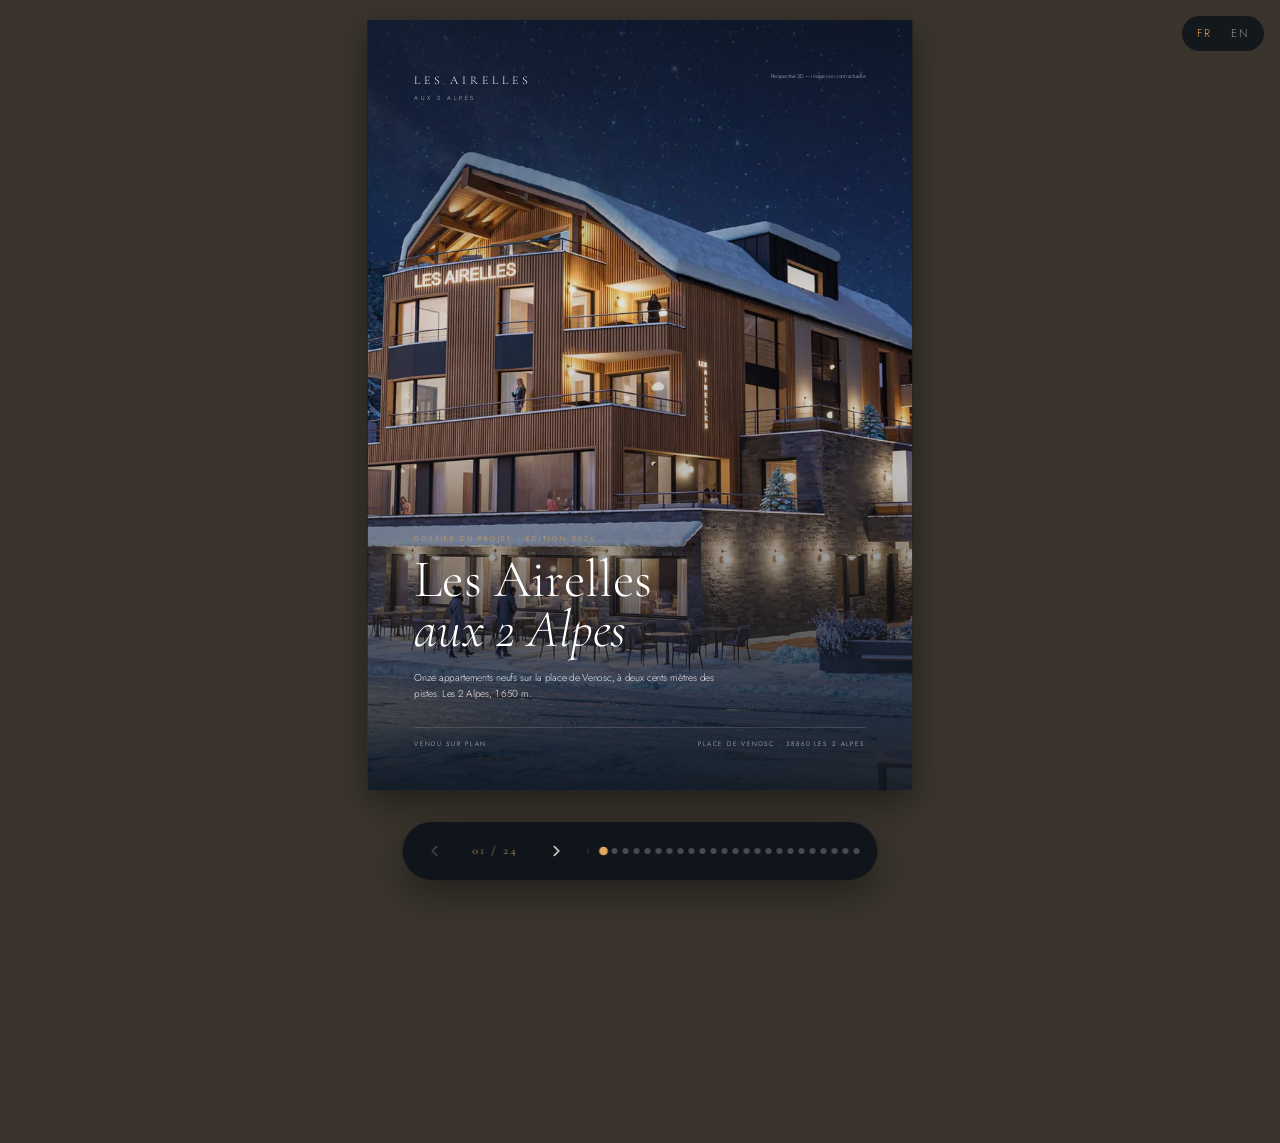
==== brochure/index.html @ b8e5dead "Retour au doré, boutons à reflet (repris de villa-jeanjaures-cassis) - Palette dorée rétablie (bronz" ====
<!DOCTYPE html>
<html lang="fr">
<head>
<meta charset="UTF-8" />
<meta name="viewport" content="width=device-width, initial-scale=1" />
<meta name="robots" content="noindex, nofollow" />
<title>Les Airelles aux 2 Alpes — Dossier du projet</title>
<meta name="description" content="Dossier du projet Les Airelles aux 2 Alpes : perspectives 3D, plans, prix et simulation de TVA." />
<link rel="alternate" hreflang="fr" href="/brochure/" />
<link rel="alternate" hreflang="en" href="/en/brochure/" />
<link rel="alternate" hreflang="x-default" href="/brochure/" />
<link rel="icon" href="/assets/favicon.svg" type="image/svg+xml" />
<link rel="preconnect" href="https://fonts.googleapis.com" />
<link rel="preconnect" href="https://fonts.gstatic.com" crossorigin />
<link href="https://fonts.googleapis.com/css2?family=Cormorant+Garamond:ital,wght@0,300;0,400;0,500;1,300;1,400&family=Jost:wght@300;400;500&display=swap" rel="stylesheet" />
<!-- Fichier généré par _tools/gen_brochure.py : modifier le script, pas ce fichier. -->
<style>
:root{--nuit:#0E141C;--bois:#12100E;--miel:#8C5F24;--cta:#8A5E25;--ambre:#E2A85C;--neige:#F7F4EF;--neige2:#EFEAE3;--encre:#1B1612;--gris:rgba(27,22,18,.62);--ligne:rgba(27,22,18,.14);--serif:'Cormorant Garamond','Times New Roman',serif;--sans:'Jost',-apple-system,sans-serif;--scale:1}
*{box-sizing:border-box;margin:0;padding:0}
html,body{background:#3a342d}
body{font-family:var(--sans);color:var(--encre);font-size:10.5pt;line-height:1.55;font-weight:300;padding:1.25rem 1rem 6rem;-webkit-font-smoothing:antialiased}
img{display:block;max-width:100%}
em{font-style:italic;color:var(--miel)}
.brochure{max-width:210mm;margin:0 auto;position:relative}
.page{width:210mm;height:297mm;margin:0 auto calc(1.5rem - (1 - var(--scale))*297mm);background:var(--neige);position:relative;overflow:hidden;box-shadow:0 16px 48px rgba(0,0,0,.45);padding:20mm 18mm;display:none;animation:fadeIn 320ms ease-out;transform:scale(var(--scale));transform-origin:top center}
.page.is-active{display:block}
.page--dark{background:var(--nuit);color:var(--neige);--miel:var(--ambre)}
.page--wood{background:var(--bois);color:var(--neige);--miel:var(--ambre)}
@keyframes fadeIn{from{opacity:0}to{opacity:1}}
.eyebrow{font-size:7.5pt;letter-spacing:.32em;text-transform:uppercase;color:var(--miel);margin-bottom:3mm;font-weight:400}
.h2{font-family:var(--serif);font-weight:400;font-size:27pt;line-height:1.05;margin-bottom:5mm}
.rule{width:16mm;height:1px;background:var(--miel);margin:0 0 6mm}
.body{color:var(--gris);margin-bottom:4mm}
.page--dark .body,.page--wood .body{color:rgba(246,242,234,.75)}
.photo{position:relative;overflow:hidden;border-radius:1px}
.photo img{width:100%;height:100%;object-fit:cover}
.persp::after{content:attr(data-p);position:absolute;right:2.5mm;bottom:2mm;font-size:6pt;color:rgba(255,255,255,.85);text-shadow:0 1px 2px rgba(0,0,0,.6);letter-spacing:.04em}
.cap{font-size:8pt;color:var(--gris);margin-top:2mm}
.page-num{position:absolute;bottom:10mm;right:18mm;font-size:7.5pt;letter-spacing:.3em;color:var(--gris)}
.page--dark .page-num,.page--wood .page-num{color:rgba(246,242,234,.5)}
.page-num::before{content:'';display:inline-block;width:6mm;height:1px;background:var(--miel);vertical-align:middle;margin-right:2.5mm}
.brand-foot{position:absolute;bottom:10mm;left:18mm;font-family:var(--serif);font-size:9pt;letter-spacing:.2em;color:var(--gris)}
.page--dark .brand-foot,.page--wood .brand-foot{color:rgba(246,242,234,.5)}
.page-contact{position:absolute;bottom:8.5mm;left:50%;transform:translateX(-50%);display:inline-flex;align-items:center;gap:2mm;padding:2mm 4mm;background:var(--cta);color:#fff;font-size:7pt;letter-spacing:.16em;text-transform:uppercase;text-decoration:none;border-radius:100px;white-space:nowrap}
.page-contact:hover{background:#7A5220}
/* Couverture */
.cover{padding:0;color:#fff;background:var(--nuit);--miel:var(--ambre)}
.cover>img{position:absolute;inset:0;width:100%;height:100%;object-fit:cover}
.cover::before{content:'';position:absolute;inset:0;background:linear-gradient(180deg,rgba(14,20,28,.65) 0%,rgba(14,20,28,.1) 35%,rgba(14,20,28,.25) 60%,rgba(14,20,28,.92) 100%);z-index:1}
.cover__c{position:relative;z-index:2;height:100%;display:flex;flex-direction:column;justify-content:space-between;padding:20mm 18mm 16mm}
.cover__brand{font-family:var(--serif);font-size:13pt;letter-spacing:.32em}
.cover__brand small{display:block;font-family:var(--sans);font-size:6.5pt;letter-spacing:.4em;opacity:.75;margin-top:1.5mm}
.cover__kicker{font-size:7.5pt;letter-spacing:.34em;text-transform:uppercase;color:var(--ambre);margin-bottom:4mm}
.cover h1{font-family:var(--serif);font-weight:300;font-size:58pt;line-height:.95}
.cover h1 em{color:#fff}
.cover__sub{font-size:11pt;max-width:120mm;margin-top:6mm;opacity:.9}
.cover__title{margin-top:auto;margin-bottom:10mm}
.cover__foot{display:flex;justify-content:space-between;border-top:1px solid rgba(255,255,255,.25);padding-top:4mm;font-size:7pt;letter-spacing:.24em;text-transform:uppercase;opacity:.75}
.cover .persp-c{position:absolute;right:18mm;top:20mm;z-index:2;font-size:6pt;opacity:.7}
/* Avant/après */
.ba2{display:grid;grid-template-columns:1fr 1fr;gap:3mm;margin:6mm 0}
.ba2 .photo{aspect-ratio:4/3}
.tag{position:absolute;left:2.5mm;top:2.5mm;background:rgba(14,20,28,.7);color:#fff;font-size:6.5pt;letter-spacing:.2em;text-transform:uppercase;padding:1mm 2.5mm}
.cols{display:grid;grid-template-columns:1fr 1fr;gap:8mm}
/* Stats */
.stats{display:grid;grid-template-columns:repeat(3,1fr);border-top:1px solid var(--ligne);border-left:1px solid var(--ligne);margin:6mm 0 8mm}
.stats div{border-right:1px solid var(--ligne);border-bottom:1px solid var(--ligne);padding:6mm 4mm}
.stats strong{display:block;font-family:var(--serif);font-weight:300;font-size:24pt;line-height:1;color:var(--miel);font-variant-numeric:lining-nums}
.stats span{display:block;margin-top:2mm;font-size:7.5pt;letter-spacing:.14em;text-transform:uppercase;color:var(--gris)}
.page--dark .stats,.page--dark .stats div{border-color:rgba(246,242,234,.16)}
.page--dark .stats span{color:rgba(246,242,234,.65)}
.page--dark .stats strong{color:var(--ambre)}
.checks{list-style:none;columns:2;column-gap:8mm}
.checks li{position:relative;padding-left:6mm;margin-bottom:2.5mm;break-inside:avoid}
.checks li::before{content:'';position:absolute;left:0;top:.7em;width:3.5mm;height:1px;background:var(--miel)}
.h3{font-family:var(--serif);font-size:15pt;font-weight:500;margin-bottom:3mm}
/* Matières */
.mat{display:grid;grid-template-columns:repeat(4,1fr);gap:3mm;margin-top:5mm}
.mat div{border-top:1px solid var(--miel);padding-top:3mm}
.mat strong{display:block;font-family:var(--serif);font-size:13pt;font-weight:500}
.mat span{font-size:8pt;color:var(--gris)}
/* Tableau */
table{width:100%;border-collapse:collapse;margin:6mm 0 4mm;font-size:9pt}
th{font-size:6.8pt;letter-spacing:.18em;text-transform:uppercase;color:var(--gris);font-weight:400;text-align:left;padding:2.5mm 2mm;border-bottom:1px solid var(--encre)}
td{padding:3.2mm 2mm;border-bottom:1px solid var(--ligne)}
td.n{font-family:var(--serif);font-size:13pt}
td.p,td.n,.lot-head .price strong,.sim strong,.specs strong{font-variant-numeric:lining-nums tabular-nums}
td.p{font-family:var(--serif);font-size:12.5pt;text-align:right;white-space:nowrap}
th:last-child{text-align:right}
tr.star td{background:rgba(148,101,38,.08)}
.status{display:inline-flex;gap:2mm;align-items:center;font-size:8.5pt;margin-top:2mm}
.status i{width:2.2mm;height:2.2mm;border-radius:50%;background:var(--miel)}
.note{font-size:7.5pt;color:var(--gris);margin-top:3mm}
/* Page lot */
.lot-head{display:flex;justify-content:space-between;align-items:flex-end;border-bottom:1px solid var(--ligne);padding-bottom:4mm;margin-bottom:5mm}
.lot-head .h2{margin:0}
.lot-head .price{text-align:right}
.lot-head .price strong{display:block;font-family:var(--serif);font-weight:400;font-size:24pt;line-height:1}
.lot-head .price span{font-size:7pt;letter-spacing:.2em;text-transform:uppercase;color:var(--gris)}
.plan{background:#fff;border:1px solid var(--ligne);padding:3mm;height:150mm;display:flex;align-items:center;justify-content:center}
.plan img{max-height:100%;width:auto;max-width:100%;object-fit:contain}
.specs{display:grid;grid-template-columns:repeat(4,1fr);gap:4mm;margin-top:5mm}
.specs small{display:block;font-size:6.8pt;letter-spacing:.18em;text-transform:uppercase;color:var(--gris)}
.specs strong{font-family:var(--serif);font-weight:500;font-size:12.5pt;line-height:1.2}
.lotbox{display:grid;grid-template-columns:1fr 1.4fr;gap:5mm;margin-top:6mm;border-top:1px solid var(--ligne);padding-top:5mm}
.lotbox .big{font-size:26pt}
.lotbox ul{list-style:none;columns:2;column-gap:5mm;font-size:8.5pt}
.lotbox li{padding:1mm 0 1mm 4.5mm;position:relative;break-inside:avoid}
.lotbox li::before{content:'';position:absolute;left:0;top:.75em;width:2.5mm;height:1px;background:var(--miel)}
.extra{margin-top:4mm;display:inline-block;background:rgba(148,101,38,.14);padding:1.5mm 3mm;font-size:8.5pt}
/* TVA */
.sim{border:1px solid var(--ligne);margin:5mm 0}
.sim div{display:flex;justify-content:space-between;padding:3.2mm 5mm;border-bottom:1px solid var(--ligne)}
.sim div:last-child{border-bottom:0}
.sim strong{font-family:var(--serif);font-weight:500;font-size:12.5pt}
.sim .tot{background:var(--nuit);color:var(--neige)}
.sim .tot strong{color:var(--ambre);font-size:14pt}
.sim .rec strong{color:#5E7D5A}
.big{font-family:var(--serif);font-weight:300;font-size:46pt;line-height:1;color:var(--miel);font-variant-numeric:lining-nums}
.page--dark .big,.page--wood .big{color:var(--ambre)}
.bigl{font-size:9pt;color:var(--gris);margin-top:2mm}
.page--dark .bigl,.page--wood .bigl{color:rgba(246,242,234,.7)}
.yield{display:inline-block;margin-top:4mm;border:1px solid var(--ambre);color:var(--ambre);padding:2mm 4mm;font-size:8.5pt;letter-spacing:.06em}
.pts{display:grid;grid-template-columns:1fr 1fr;gap:6mm 8mm;margin-top:8mm}
.pts strong{display:block;font-family:var(--serif);font-weight:500;font-size:14pt;margin-bottom:1.5mm}
.pts p{font-size:9pt;color:var(--gris)}
.page--dark .pts p,.page--wood .pts p{color:rgba(246,242,234,.72)}
.num{display:block;font-family:var(--serif);color:var(--miel);margin-bottom:1mm}
/* Station */
.seasons2{display:grid;grid-template-columns:1fr 1fr;gap:4mm;margin-top:5mm}
.seasons2 .photo{height:62mm}
.seasons2 ul{list-style:none;margin-top:3mm;font-size:9pt}
.seasons2 li{padding:1.3mm 0;border-bottom:1px solid var(--ligne)}
/* Calendrier */
.tl{border-left:1px solid var(--miel);margin:8mm 0 8mm 2mm;padding-left:8mm}
.tl div{position:relative;margin-bottom:8mm}
.tl div::before{content:'';position:absolute;left:-10mm;top:2.2mm;width:3.5mm;height:3.5mm;border-radius:50%;background:var(--miel)}
.tl strong{display:block;font-family:var(--serif);font-size:17pt;font-weight:400}
.tl span{color:rgba(246,242,234,.75)}
/* Fin */
.final{display:flex;flex-direction:column;justify-content:center;align-items:center;text-align:center;height:100%;position:relative;z-index:2}
.final .h2{font-size:34pt}
.final .body{max-width:120mm}
.final__btn{display:inline-flex;margin-top:8mm;padding:4mm 8mm;background:var(--cta);color:#fff;text-decoration:none;font-size:8pt;letter-spacing:.22em;text-transform:uppercase}
.final__legal{position:absolute;left:18mm;right:18mm;bottom:12mm;text-align:center;font-size:6.5pt;color:rgba(246,242,234,.5);z-index:2}
.back{display:inline-block;margin-top:6mm;font-size:7.5pt;letter-spacing:.2em;text-transform:uppercase;color:rgba(246,242,234,.7)}
/* Navigation */
.nav-bar{position:fixed;bottom:1.25rem;left:50%;transform:translateX(-50%);background:rgba(14,20,28,.94);backdrop-filter:blur(14px);-webkit-backdrop-filter:blur(14px);padding:.45rem .6rem;border-radius:100px;display:flex;align-items:center;gap:.35rem;z-index:1000;box-shadow:0 14px 40px rgba(0,0,0,.4)}
.nav-btn{width:44px;height:44px;display:flex;align-items:center;justify-content:center;background:transparent;border:0;color:#F6F2EA;cursor:pointer;border-radius:50%}
.nav-btn:hover{background:rgba(246,242,234,.1)}
.nav-btn:disabled{opacity:.25;cursor:default}
:focus-visible{outline:2px solid var(--ambre);outline-offset:3px}
.nav-btn svg{width:18px;height:18px;stroke:currentColor;fill:none;stroke-width:1.8}
.nav-counter{font-size:.7rem;letter-spacing:.2em;color:var(--ambre);font-family:var(--serif);padding:0 .7rem;min-width:64px;text-align:center}
.nav-dots{display:flex;gap:5px;padding:0 .5rem 0 .75rem;border-left:1px solid rgba(246,242,234,.15);margin-left:.25rem}
.dot{width:6px;height:6px;border-radius:50%;background:rgba(246,242,234,.25);border:0;cursor:pointer;padding:0}
.dot.is-active{background:var(--ambre);transform:scale(1.45)}
.lang{position:fixed;top:1rem;right:1rem;z-index:1000;display:flex;gap:.3rem;background:rgba(14,20,28,.85);padding:.35rem .5rem;border-radius:100px;font-size:.7rem;letter-spacing:.16em}
.lang a{color:#F6F2EA;text-decoration:none;padding:.2rem .45rem;opacity:.55}
.lang a.is-active{opacity:1;color:var(--ambre)}
/* Responsive : sous la largeur A4, les pages s'empilent */
@media (max-width:906px){
  body{padding:0 0 6rem;font-size:10pt}
  .page{width:100%;height:auto;min-height:0;padding:12mm 7mm 26mm;margin:0 0 .75rem;transform:none}
  .cover{min-height:92vh;padding:0}
  .cover__c{min-height:92vh;padding:16mm 7mm 10mm}
  .cover .persp-c{top:auto;bottom:4mm;right:7mm}
  .cover h1{font-size:40pt}
  .h2{font-size:22pt}
  .cols,.ba2,.seasons2,.pts{grid-template-columns:1fr}
  .stats{grid-template-columns:repeat(2,1fr)}
  .mat,.specs{grid-template-columns:repeat(2,1fr)}
  .checks{columns:1}
  .plan{height:auto}
  .photo[style*="height"]{height:56vw!important}
  table{font-size:8pt}
  th:nth-child(5),td:nth-child(5){display:none}
  .final{min-height:80vh}
  .final__legal{position:static;margin-top:8mm}
  .page-contact{bottom:9mm}
  .nav-dots{display:none}
}
@media print{
  html,body{background:#fff;padding:0}
  .page{display:block!important;box-shadow:none;margin:0;transform:none;page-break-after:always}
  .nav-bar,.lang{display:none}
}
</style>
</head>
<body>
<nav class="lang" aria-label="Langue / Language"><a href="/brochure/" lang="fr" hreflang="fr" class="is-active" aria-current="true">FR</a><a href="/en/brochure/" lang="en" hreflang="en">EN</a></nav>
<div class="brochure">
<section class="page cover is-active" data-page="1">
<img src="/assets/img/facade-nuit-1920.webp" alt="" />
<span class="persp-c">Perspective 3D — image non contractuelle</span>
<div class="cover__c">
  <div class="cover__brand">LES AIRELLES<small>AUX 2 ALPES</small></div>
  <div class="cover__title">
    <div class="cover__kicker">Dossier du projet · Édition 2026</div>
    <h1>Les Airelles<br /><em>aux 2 Alpes</em></h1>
    <p class="cover__sub">Onze appartements neufs sur la place de Venosc, à deux cents mètres des pistes. Les 2 Alpes, 1 650 m.</p>
  </div>
  <div class="cover__foot"><span>Vendu sur plan</span><span>Place de Venosc · 38860 Les 2 Alpes</span></div>
</div>

</section>
<section class="page" data-page="2">
<div class="eyebrow">Le lieu</div>
<h2 class="h2">La place où rien <em>n'était à vendre.</em></h2><div class="rule"></div>
<div class="ba2">
  <div class="photo"><img src="/assets/img/facade-avant-1000.webp" alt="" loading="lazy" /><span class="tag">Aujourd'hui</span></div>
  <div class="photo persp" data-p="Perspective 3D — image non contractuelle"><img src="/assets/img/facade-apres-1280.webp" alt="" loading="lazy" /><span class="tag">Demain</span></div>
</div>
<div class="cols"><p class="body">La place de Venosc est le cœur historique des 2 Alpes : les terrasses, les restaurants, les boutiques, et les remontées à deux cents mètres. Tout le monde rêve d'y habiter. Il n'y avait jamais rien à vendre.</p><p class="body">L'ancien hôtel Les Airelles est entièrement repensé en une résidence de seulement onze appartements neufs. Le bâtiment est surélevé, reçoit une toiture neuve et des façades en bois et en pierre.</p></div>
<div class="photo" style="height:62mm;margin-top:2mm"><img src="/assets/img/station-ete-1000.webp" alt="" loading="lazy" /></div>
<div class="brand-foot">LES AIRELLES</div><div class="page-num">02</div>
</section>
<section class="page" data-page="3">
<div class="eyebrow">Le projet en chiffres</div>
<h2 class="h2">L'essentiel, <em>en un coup d'œil.</em></h2><div class="rule"></div>
<div class="stats"><div><strong>11</strong><span>appartements seulement</span></div><div><strong>6</strong><span>encore disponibles</span></div><div><strong>200 m</strong><span>des remontées</span></div><div><strong>59 à 140 m²</strong><span>du 3 pièces au grand familial</span></div><div><strong>8</strong><span>couchages jusqu'à</span></div><div><strong>20 %</strong><span>de TVA récupérés</span></div></div>
<div class="h3">Pour chaque appartement</div>
<ul class="checks"><li>Un casier à ski et une cave</li><li>Pierre naturelle, parquet en chêne, bois sculpté</li><li>Cuisine équipée</li><li>Presque tous avec terrasse</li><li>Parking couvert juste en face</li><li>Conciergerie pour la location</li></ul>
<div class="photo" style="height:78mm;margin-top:6mm"><img src="/assets/img/feu-cheminee-1280.webp" alt="" loading="lazy" /></div>
<div class="brand-foot">LES AIRELLES</div><div class="page-num">03</div>
</section>
<section class="page page--dark" data-page="4">
<div class="eyebrow">L'architecture</div>
<h2 class="h2">Le bois, la pierre, <em>la lumière du soir.</em></h2><div class="rule"></div>
<p class="body" style="max-width:140mm">Une façade de chalet contemporain : bardage bois, soubassement en pierre, grands balcons. La nuit, sous la neige, la résidence s'allume au cœur de la station.</p>
<div class="photo persp" data-p="Perspective 3D — image non contractuelle" style="height:118mm;margin-top:4mm"><img src="/assets/img/facade-nuit-1920.webp" alt="" loading="lazy" /></div>
<div class="photo" style="height:52mm;margin-top:4mm"><img src="/assets/img/aube-sommets-1280.webp" alt="" loading="lazy" /></div>
<div class="brand-foot">LES AIRELLES</div><div class="page-num">04</div>
</section>
<section class="page" data-page="5">
<div class="eyebrow">L'intérieur</div>
<h2 class="h2">Sous la charpente, <em>les sommets.</em></h2><div class="rule"></div>
<p class="body" style="max-width:140mm">Le séjour du dernier étage s'ouvre sous la charpente en bois, avec une grande baie sur les sommets. Partout, des matières nobles et chaleureuses.</p>
<div class="photo persp" data-p="Perspective 3D — image non contractuelle" style="height:112mm;margin-top:3mm"><img src="/assets/img/sejour-1920.webp" alt="" loading="lazy" /></div>
<div class="mat"><div><strong>Pierre naturelle</strong><span>Murs et détails</span></div><div><strong>Chêne massif</strong><span>Parquet naturel</span></div><div><strong>Bois sculpté</strong><span>Décor de montagne</span></div><div><strong>Grandes baies</strong><span>Ouvertes sur les sommets</span></div></div>
<div class="cols" style="margin-top:5mm;gap:4mm"><div class="photo" style="height:40mm"><img src="/assets/img/chalet-feu-828.webp" alt="" loading="lazy" /></div><div class="photo" style="height:40mm"><img src="/assets/img/fenetre-bois-828.webp" alt="" loading="lazy" /></div></div>
<div class="brand-foot">LES AIRELLES</div><div class="page-num">05</div>
</section>
<section class="page" data-page="6">
<div class="eyebrow">Les chambres</div>
<h2 class="h2">Des chambres pour <em>toute la famille.</em></h2><div class="rule"></div>
<p class="body" style="max-width:140mm">Des suites avec leur salle d'eau, et des coins montagne avec lits superposés pour les enfants. Deux salles d'eau au minimum : personne n'attend le matin.</p>
<div class="photo persp" data-p="Perspective 3D — image non contractuelle" style="height:96mm;margin-top:3mm"><img src="/assets/img/chambre-1920.webp" alt="" loading="lazy" /></div>
<p class="cap">Une chambre, le sommet dans la fenêtre</p>
<div class="photo persp" data-p="Perspective 3D — image non contractuelle" style="height:96mm;margin-top:4mm"><img src="/assets/img/coin-montagne-1920.webp" alt="" loading="lazy" /></div>
<p class="cap">Le coin montagne, pour les enfants</p>
<div class="brand-foot">LES AIRELLES</div><div class="page-num">06</div>
</section>
<section class="page page--wood" data-page="7">
<div class="eyebrow">Le bien-être</div>
<h2 class="h2">Un jacuzzi qui fume, <em>face aux pistes.</em></h2><div class="rule"></div>
<p class="body" style="max-width:140mm">Au dernier étage, la terrasse peut accueillir un jacuzzi face au domaine skiable. Le grand appartement familial du troisième étage a son propre sauna.</p>
<div class="photo persp" data-p="Perspective 3D — image non contractuelle" style="height:122mm;margin-top:3mm"><img src="/assets/img/terrasse-1920.webp" alt="" loading="lazy" /></div>
<div class="cols" style="margin-top:4mm;gap:4mm"><div class="photo" style="height:58mm"><img src="/assets/img/jacuzzi-neige-828.webp" alt="" loading="lazy" /></div><div class="photo" style="height:58mm"><img src="/assets/img/vin-chaud-828.webp" alt="" loading="lazy" /></div></div>
<div class="brand-foot">LES AIRELLES</div><div class="page-num">07</div>
</section>
<section class="page" data-page="8">
<div class="eyebrow">Les appartements disponibles</div>
<h2 class="h2">La grille des lots, <em>de 525 000 € à 1 255 000 € HT.</em></h2><div class="rule"></div>
<div class="status"><i></i>4 appartements vendus · 1 sous offre · 6 encore disponibles. Disponibilité de chaque lot à confirmer avec nous.</div>
<table><thead><tr><th>Lot</th><th>Type</th><th>Surface</th><th>Étage</th><th>Exposition</th><th>Prix HT</th></tr></thead><tbody><tr><td class="n">5</td><td>3 pièces</td><td>76 m²</td><td>1<sup>er</sup> étage</td><td>Sud-ouest</td><td class="p">525 000 €</td></tr><tr><td class="n">6</td><td>4 pièces</td><td>70 m²</td><td>2<sup>e</sup> étage</td><td>Nord-ouest-est</td><td class="p">620 000 €</td></tr><tr><td class="n">7</td><td>3 pièces</td><td>62 m²</td><td>2<sup>e</sup> étage</td><td>Sud-est</td><td class="p">600 000 €</td></tr><tr><td class="n">8</td><td>4 pièces</td><td>75 m²</td><td>2<sup>e</sup> étage</td><td>Sud-ouest</td><td class="p">670 000 €</td></tr><tr><td class="n">9</td><td>4 pièces</td><td>69 m²</td><td>3<sup>e</sup> étage</td><td>Nord-ouest-est</td><td class="p">620 000 €</td></tr><tr><td class="n">10</td><td>3 pièces bis</td><td>59 m²</td><td>3<sup>e</sup> étage</td><td>Sud-est</td><td class="p">600 000 €</td></tr><tr><td class="n">11</td><td>4 pièces</td><td>75 m²</td><td>3<sup>e</sup> étage</td><td>Sud et ouest</td><td class="p">655 000 €</td></tr><tr class="star"><td class="n">12</td><td>Le dernier étage</td><td>140 (105 Carrez) m²</td><td>4<sup>e</sup> étage</td><td>Sud-est</td><td class="p">1 150 000 €</td></tr><tr class="star"><td class="n">13</td><td>Le grand familial</td><td>134 m²</td><td>3<sup>e</sup> étage</td><td>Sud-ouest-est</td><td class="p">1 255 000 €</td></tr></tbody></table>
<p class="note">Prix hors taxes, sous réserve de disponibilité. Surfaces indicatives.</p>
<div class="photo" style="height:60mm;margin-top:6mm"><img src="/assets/img/famille-neige-1280.webp" alt="" loading="lazy" /></div>
<div class="brand-foot">LES AIRELLES</div><div class="page-num">08</div>
</section>
<section class="page" data-page="9">
<div class="eyebrow">Plan de vente · Lot 5</div>
<div class="lot-head"><h2 class="h2">3 pièces</h2><div class="price"><strong>525 000 €</strong><span>HT</span></div></div>
<div class="plan"><img src="/assets/plans/lot-05-1800.webp" alt="Lot 5" loading="lazy" /></div>
<div class="specs">
  <div><small>Surface</small><strong>76 m²</strong></div>
  <div><small>Étage</small><strong>1<sup>er</sup> étage</strong></div>
  <div><small>Exposition</small><strong>Sud-ouest</strong></div>
  <div><small>Couchages</small><strong>2 chambres + 2 coins montagne</strong></div>
</div>

<div class="lotbox">
  <div><div class="big">105 000 €</div><p class="bigl">de TVA récupérable sur ce lot</p></div>
  <div><div class="h3">Inclus</div><ul><li>Casier à ski</li><li>Cave</li><li>Parking couvert en face</li><li>Cuisine équipée</li><li>Parquet en chêne</li><li>Conciergerie</li></ul></div>
</div>
<div class="brand-foot">LES AIRELLES</div><div class="page-num">09</div>
</section>
<section class="page" data-page="10">
<div class="eyebrow">Plan de vente · Lot 6</div>
<div class="lot-head"><h2 class="h2">4 pièces</h2><div class="price"><strong>620 000 €</strong><span>HT</span></div></div>
<div class="plan"><img src="/assets/plans/lot-06-1800.webp" alt="Lot 6" loading="lazy" /></div>
<div class="specs">
  <div><small>Surface</small><strong>70 m²</strong></div>
  <div><small>Étage</small><strong>2<sup>e</sup> étage</strong></div>
  <div><small>Exposition</small><strong>Nord-ouest-est</strong></div>
  <div><small>Couchages</small><strong>3 chambres + 1 coin montagne</strong></div>
</div>
<div class="extra">Terrasse</div>
<div class="lotbox">
  <div><div class="big">124 000 €</div><p class="bigl">de TVA récupérable sur ce lot</p></div>
  <div><div class="h3">Inclus</div><ul><li>Casier à ski</li><li>Cave</li><li>Parking couvert en face</li><li>Cuisine équipée</li><li>Parquet en chêne</li><li>Conciergerie</li></ul></div>
</div>
<div class="brand-foot">LES AIRELLES</div><div class="page-num">10</div>
</section>
<section class="page" data-page="11">
<div class="eyebrow">Plan de vente · Lot 7</div>
<div class="lot-head"><h2 class="h2">3 pièces</h2><div class="price"><strong>600 000 €</strong><span>HT</span></div></div>
<div class="plan"><img src="/assets/plans/lot-07-1800.webp" alt="Lot 7" loading="lazy" /></div>
<div class="specs">
  <div><small>Surface</small><strong>62 m²</strong></div>
  <div><small>Étage</small><strong>2<sup>e</sup> étage</strong></div>
  <div><small>Exposition</small><strong>Sud-est</strong></div>
  <div><small>Couchages</small><strong>2 chambres + 1 coin montagne</strong></div>
</div>

<div class="lotbox">
  <div><div class="big">120 000 €</div><p class="bigl">de TVA récupérable sur ce lot</p></div>
  <div><div class="h3">Inclus</div><ul><li>Casier à ski</li><li>Cave</li><li>Parking couvert en face</li><li>Cuisine équipée</li><li>Parquet en chêne</li><li>Conciergerie</li></ul></div>
</div>
<div class="brand-foot">LES AIRELLES</div><div class="page-num">11</div>
</section>
<section class="page" data-page="12">
<div class="eyebrow">Plan de vente · Lot 8</div>
<div class="lot-head"><h2 class="h2">4 pièces</h2><div class="price"><strong>670 000 €</strong><span>HT</span></div></div>
<div class="plan"><img src="/assets/plans/lot-08-1800.webp" alt="Lot 8" loading="lazy" /></div>
<div class="specs">
  <div><small>Surface</small><strong>75 m²</strong></div>
  <div><small>Étage</small><strong>2<sup>e</sup> étage</strong></div>
  <div><small>Exposition</small><strong>Sud-ouest</strong></div>
  <div><small>Couchages</small><strong>3 chambres + 1 coin montagne</strong></div>
</div>
<div class="extra">Terrasse sud de 12 m²</div>
<div class="lotbox">
  <div><div class="big">134 000 €</div><p class="bigl">de TVA récupérable sur ce lot</p></div>
  <div><div class="h3">Inclus</div><ul><li>Casier à ski</li><li>Cave</li><li>Parking couvert en face</li><li>Cuisine équipée</li><li>Parquet en chêne</li><li>Conciergerie</li></ul></div>
</div>
<div class="brand-foot">LES AIRELLES</div><div class="page-num">12</div>
</section>
<section class="page" data-page="13">
<div class="eyebrow">Plan de vente · Lot 9</div>
<div class="lot-head"><h2 class="h2">4 pièces</h2><div class="price"><strong>620 000 €</strong><span>HT</span></div></div>
<div class="plan"><img src="/assets/plans/lot-09-1800.webp" alt="Lot 9" loading="lazy" /></div>
<div class="specs">
  <div><small>Surface</small><strong>69 m²</strong></div>
  <div><small>Étage</small><strong>3<sup>e</sup> étage</strong></div>
  <div><small>Exposition</small><strong>Nord-ouest-est</strong></div>
  <div><small>Couchages</small><strong>3 chambres + 1 coin montagne</strong></div>
</div>
<div class="extra">Terrasse</div>
<div class="lotbox">
  <div><div class="big">124 000 €</div><p class="bigl">de TVA récupérable sur ce lot</p></div>
  <div><div class="h3">Inclus</div><ul><li>Casier à ski</li><li>Cave</li><li>Parking couvert en face</li><li>Cuisine équipée</li><li>Parquet en chêne</li><li>Conciergerie</li></ul></div>
</div>
<div class="brand-foot">LES AIRELLES</div><div class="page-num">13</div>
</section>
<section class="page" data-page="14">
<div class="eyebrow">Plan de vente · Lot 10</div>
<div class="lot-head"><h2 class="h2">3 pièces bis</h2><div class="price"><strong>600 000 €</strong><span>HT</span></div></div>
<div class="plan"><img src="/assets/plans/lot-10-1800.webp" alt="Lot 10" loading="lazy" /></div>
<div class="specs">
  <div><small>Surface</small><strong>59 m²</strong></div>
  <div><small>Étage</small><strong>3<sup>e</sup> étage</strong></div>
  <div><small>Exposition</small><strong>Sud-est</strong></div>
  <div><small>Couchages</small><strong>2 suites + 1 coin montagne</strong></div>
</div>
<div class="extra">Terrasse sud de 8 m²</div>
<div class="lotbox">
  <div><div class="big">120 000 €</div><p class="bigl">de TVA récupérable sur ce lot</p></div>
  <div><div class="h3">Inclus</div><ul><li>Casier à ski</li><li>Cave</li><li>Parking couvert en face</li><li>Cuisine équipée</li><li>Parquet en chêne</li><li>Conciergerie</li></ul></div>
</div>
<div class="brand-foot">LES AIRELLES</div><div class="page-num">14</div>
</section>
<section class="page" data-page="15">
<div class="eyebrow">Plan de vente · Lot 11</div>
<div class="lot-head"><h2 class="h2">4 pièces</h2><div class="price"><strong>655 000 €</strong><span>HT</span></div></div>
<div class="plan"><img src="/assets/plans/lot-11-1800.webp" alt="Lot 11" loading="lazy" /></div>
<div class="specs">
  <div><small>Surface</small><strong>75 m²</strong></div>
  <div><small>Étage</small><strong>3<sup>e</sup> étage</strong></div>
  <div><small>Exposition</small><strong>Sud et ouest</strong></div>
  <div><small>Couchages</small><strong>3 chambres + 1 coin montagne</strong></div>
</div>
<div class="extra">Terrasse</div>
<div class="lotbox">
  <div><div class="big">131 000 €</div><p class="bigl">de TVA récupérable sur ce lot</p></div>
  <div><div class="h3">Inclus</div><ul><li>Casier à ski</li><li>Cave</li><li>Parking couvert en face</li><li>Cuisine équipée</li><li>Parquet en chêne</li><li>Conciergerie</li></ul></div>
</div>
<div class="brand-foot">LES AIRELLES</div><div class="page-num">15</div>
</section>
<section class="page" data-page="16">
<div class="eyebrow">Plan de vente · Lot 12</div>
<div class="lot-head"><h2 class="h2">Le dernier étage</h2><div class="price"><strong>1 150 000 €</strong><span>HT</span></div></div>
<div class="plan"><img src="/assets/plans/lot-12-1800.webp" alt="Lot 12" loading="lazy" /></div>
<div class="specs">
  <div><small>Surface</small><strong>140 (105 Carrez) m²</strong></div>
  <div><small>Étage</small><strong>4<sup>e</sup> étage</strong></div>
  <div><small>Exposition</small><strong>Sud-est</strong></div>
  <div><small>Couchages</small><strong>4 chambres dont 2 suites</strong></div>
</div>
<div class="extra">Jacuzzi possible face aux pistes · terrasses ouest 15 m² et sud 19 m²</div>
<div class="lotbox">
  <div><div class="big">230 000 €</div><p class="bigl">de TVA récupérable sur ce lot</p></div>
  <div><div class="h3">Inclus</div><ul><li>Casier à ski</li><li>Cave</li><li>Parking couvert en face</li><li>Cuisine équipée</li><li>Parquet en chêne</li><li>Conciergerie</li></ul></div>
</div>
<div class="brand-foot">LES AIRELLES</div><div class="page-num">16</div>
</section>
<section class="page" data-page="17">
<div class="eyebrow">Plan de vente · Lot 13</div>
<div class="lot-head"><h2 class="h2">Le grand familial</h2><div class="price"><strong>1 255 000 €</strong><span>HT</span></div></div>
<div class="plan"><img src="/assets/plans/lot-13-1800.webp" alt="Lot 13" loading="lazy" /></div>
<div class="specs">
  <div><small>Surface</small><strong>134 m²</strong></div>
  <div><small>Étage</small><strong>3<sup>e</sup> étage</strong></div>
  <div><small>Exposition</small><strong>Sud-ouest-est</strong></div>
  <div><small>Couchages</small><strong>5 chambres dont 4 suites</strong></div>
</div>
<div class="extra">Sauna privatif · 2 terrasses</div>
<div class="lotbox">
  <div><div class="big">251 000 €</div><p class="bigl">de TVA récupérable sur ce lot</p></div>
  <div><div class="h3">Inclus</div><ul><li>Casier à ski</li><li>Cave</li><li>Parking couvert en face</li><li>Cuisine équipée</li><li>Parquet en chêne</li><li>Conciergerie</li></ul></div>
</div>
<div class="brand-foot">LES AIRELLES</div><div class="page-num">17</div>
</section>
<section class="page" data-page="18">
<div class="eyebrow">Simulation de TVA</div>
<h2 class="h2">Vous achetez hors taxes. <em>La TVA vous revient.</em></h2><div class="rule"></div>
<p class="body">L'appartement est exploité avec des services, comme à l'hôtel : quand vous n'êtes pas là, une conciergerie le loue. En contrepartie, vous achetez hors taxes et récupérez la TVA de 20 %, avec des frais de notaire réduits. Vous gardez vos séjours quand vous voulez.</p>
<div class="cols" style="align-items:center;margin-top:4mm">
  <div><div class="big">124 000 €</div><p class="bigl">qui vous reviennent sur un appartement à 620 000 € HT</p></div>
  <div class="sim"><div class=""><span>Prix de l'appartement, hors taxes</span><strong>620 000 €</strong></div><div class=""><span>TVA à 20 %</span><strong>124 000 €</strong></div><div class=""><span>Prix toutes taxes comprises</span><strong>744 000 €</strong></div><div class="rec"><span>TVA récupérée</span><strong>− 124 000 €</strong></div><div class="tot"><span>Votre coût net</span><strong>620 000 € HT</strong></div></div>
</div>
<div class="h3" style="margin-top:6mm">Les conditions</div>
<ul class="checks"><li>Services para-hôteliers assurés par une conciergerie</li><li>Engagement de mise en location</li><li>Liberté de séjourner chez vous quand vous le souhaitez</li><li>Un expert-comptable fait les déclarations à votre place</li></ul>
<div class="photo" style="height:52mm;margin-top:5mm"><img src="/assets/img/serviettes-1280.webp" alt="" loading="lazy" /></div>
<p class="note">Simulation indicative pour un appartement à 620 000 € HT. À valider avec votre conseil selon votre situation.</p>
<div class="brand-foot">LES AIRELLES</div><div class="page-num">18</div>
</section>
<section class="page page--dark" data-page="19">
<div class="eyebrow">Les revenus</div>
<h2 class="h2">Une résidence secondaire <em>qui rapporte.</em></h2><div class="rule"></div>
<div class="big">≈ 27 000 €</div><p class="bigl">de revenus locatifs par an, pour un appartement à 620 000 €</p>
<div class="yield">4,4 % nets de gestion · 3,4 % après charges</div>
<div class="pts"><div><strong>La demande est là</strong><p>La moitié des visiteurs de la station viennent de l'étranger, en premier lieu les Britanniques.</p></div><div><strong>Une station quatre saisons</strong><p>Le ski de fin novembre à début juillet grâce au glacier, puis le VTT, la randonnée, les lacs.</p></div><div><strong>Pas de bail commercial</strong><p>Vous choisissez votre conciergerie, les loyers vous reviennent directement.</p></div><div><strong>+40 % en cinq ans</strong><p>La progression des prix dans une station qui investit près de 150 M€ dans son téléphérique.</p></div></div>
<div class="photo" style="height:62mm;margin-top:8mm"><img src="/assets/img/village-aube-1280.webp" alt="" loading="lazy" /></div>
<p class="note" style="color:rgba(246,242,234,.55)">Rendements indicatifs, non garantis.</p>
<div class="brand-foot">LES AIRELLES</div><div class="page-num">19</div>
</section>
<section class="page" data-page="20">
<div class="eyebrow">Sans jamais vous en occuper</div>
<h2 class="h2">Propriétaire à la montagne, <em>comme à l'hôtel.</em></h2><div class="rule"></div>
<div class="photo" style="height:92mm"><img src="/assets/img/pieds-feu-1280.webp" alt="" loading="lazy" /></div>
<div class="pts"><div><span class="num">01</span><strong>La conciergerie</strong><p>Réservations, accueil des locataires, ménage, linge. Le jour où vous venez, l'appartement est prêt.</p></div><div><span class="num">02</span><strong>L'expert-comptable</strong><p>Il récupère votre TVA et fait toutes vos déclarations en France, y compris pour les non-résidents.</p></div><div><span class="num">03</span><strong>Dans votre langue</strong><p>Une agence internationale vous accompagne pendant tout l'achat.</p></div><div><span class="num">04</span><strong>Vos séjours</strong><p>Vous gardez vos semaines, quand vous voulez. Le reste du temps, l'appartement travaille pour vous.</p></div></div>
<div class="brand-foot">LES AIRELLES</div><div class="page-num">20</div>
</section>
<section class="page" data-page="21">
<div class="eyebrow">Les 2 Alpes</div>
<h2 class="h2">Une station qui vit <em>presque toute l'année.</em></h2><div class="rule"></div>
<div class="stats" style="grid-template-columns:repeat(4,1fr);margin:3mm 0 4mm"><div><strong>1 650 m</strong><span>le village</span></div><div><strong>3 600 m</strong><span>le glacier</span></div><div><strong>200 km</strong><span>de pistes</span></div><div><strong>17 min</strong><span>jusqu'au glacier</span></div></div>
<div class="seasons2">
  <div><div class="photo"><img src="/assets/img/poudreuse-1280.webp" alt="" loading="lazy" /></div><div class="h3" style="margin-top:4mm">L'hiver</div><ul><li>Ski de fin novembre à début juillet</li><li>Le Jandri, téléphérique neuf (2025, près de 150 M€)</li><li>La Grave et la Meije juste derrière le glacier</li></ul></div>
  <div><div class="photo"><img src="/assets/img/lac-ete-1280.webp" alt="" loading="lazy" /></div><div class="h3" style="margin-top:4mm">L'été</div><ul><li>Randonnée dans le Parc national des Écrins</li><li>Lacs de montagne</li><li>Bike park, VTT et parapente</li></ul></div>
</div>
<div class="photo" style="height:44mm;margin-top:5mm"><img src="/assets/img/telepherique-1280.webp" alt="" loading="lazy" /></div>
<div class="brand-foot">LES AIRELLES</div><div class="page-num">21</div>
</section>
<section class="page page--dark" data-page="22">
<div class="eyebrow">Accès</div>
<h2 class="h2">Plus près <em>que vous ne le pensez.</em></h2><div class="rule"></div>
<div class="stats"><div><strong>1 h 30</strong><span>de Grenoble</span></div><div><strong>2 h</strong><span>de l'aéroport de Lyon-Saint-Exupéry</span></div><div><strong>200 m</strong><span>des remontées, à pied</span></div></div>
<p class="body">L'hiver, des vols directs relient Londres, Manchester, Bristol et Édimbourg à Grenoble. Sur place, la voiture reste au parking couvert en face de la résidence : tout se fait à pied, les pistes, la boulangerie, les magasins de ski et les soixante-dix restaurants de la station.</p>
<div class="photo" style="height:120mm;margin-top:6mm"><img src="/assets/img/ski-glacier-1920.webp" alt="" loading="lazy" /></div>
<div class="brand-foot">LES AIRELLES</div><div class="page-num">22</div>
</section>
<section class="page page--wood" data-page="23">
<div class="eyebrow">Calendrier</div>
<h2 class="h2">Le bon moment, <em>c'est maintenant.</em></h2><div class="rule"></div>
<div class="tl"><div><strong>Aujourd'hui</strong><span>Pré-réservation ouverte. Quatre appartements vendus, un sous offre.</span></div><div><strong>Travaux</strong><span>Surélévation, toiture neuve, façades bois et pierre, aménagement intérieur.</span></div><div><strong>2nd semestre 2028</strong><span>Livraison prévisionnelle.</span></div></div>
<p class="body" style="max-width:140mm">Vendu sur plan : c'est le moment où le choix est le plus large, avant que les meilleurs étages et les plus belles expositions ne partent.</p>
<div class="photo persp" data-p="Perspective 3D — image non contractuelle" style="height:96mm;margin-top:6mm"><img src="/assets/img/facade-apres-1280.webp" alt="" loading="lazy" /></div>
<div class="brand-foot">LES AIRELLES</div><div class="page-num">23</div>
</section>
<section class="page page--dark" data-page="24">
<img src="/assets/img/facade-nuit-1920.webp" alt="" style="position:absolute;inset:0;width:100%;height:100%;object-fit:cover;opacity:.35" />
<div class="final">
  <div class="eyebrow">La suite</div>
  <h2 class="h2">Un appartement <em>vous attend.</em></h2>
  <p class="body">Choisissez votre lot, posez vos questions, réservez. Nous répondons personnellement, dans votre langue.</p>
  
  <a class="back" href="/">Retour au site</a>
</div>
<div class="final__legal">© 2026 Les Airelles aux 2 Alpes — Document non contractuel · Perspectives 3D et photographies d'ambiance non contractuelles · Prix hors taxes, sous réserve de disponibilité · Rendements indicatifs non garantis.</div>

</section>
</div>
<nav class="nav-bar" aria-label="Brochure">
  <button class="nav-btn" id="prevBtn" aria-label="Page précédente" disabled><svg viewBox="0 0 24 24"><path d="M15 18l-6-6 6-6" stroke-linecap="round" stroke-linejoin="round"/></svg></button>
  <div class="nav-counter" id="navCounter">01 / 24</div>
  <button class="nav-btn" id="nextBtn" aria-label="Page suivante"><svg viewBox="0 0 24 24"><path d="M9 18l6-6-6-6" stroke-linecap="round" stroke-linejoin="round"/></svg></button>
  <div class="nav-dots" id="navDots" data-label="Aller à la page"></div>
</nav>
<script>
(() => {
  const pages = document.querySelectorAll('.page');
  const total = pages.length;
  const prevBtn = document.getElementById('prevBtn');
  const nextBtn = document.getElementById('nextBtn');
  const counter = document.getElementById('navCounter');
  const dotsEl = document.getElementById('navDots');
  const label = dotsEl.dataset.label;
  let current = 1;
  for (let i = 1; i <= total; i++) {
    const dot = document.createElement('button');
    dot.className = 'dot' + (i === 1 ? ' is-active' : '');
    dot.setAttribute('aria-label', `${label} ${i}`);
    dot.addEventListener('click', () => goTo(i));
    dotsEl.appendChild(dot);
  }
  const dots = dotsEl.querySelectorAll('.dot');
  const pad = n => String(n).padStart(2, '0');
  const goTo = n => {
    if (n < 1 || n > total) return;
    pages.forEach((p, i) => p.classList.toggle('is-active', i + 1 === n));
    dots.forEach((d, i) => d.classList.toggle('is-active', i + 1 === n));
    counter.textContent = `${pad(n)} / ${pad(total)}`;
    prevBtn.disabled = n === 1;
    nextBtn.disabled = n === total;
    current = n;
    window.scrollTo({ top: 0, behavior: 'smooth' });
  };
  prevBtn.addEventListener('click', () => goTo(current - 1));
  nextBtn.addEventListener('click', () => goTo(current + 1));
  document.addEventListener('keydown', e => {
    if (e.key === 'ArrowLeft') { e.preventDefault(); goTo(current - 1); }
    if (e.key === 'ArrowRight') { e.preventDefault(); goTo(current + 1); }
  });
  // Swipe sur mobile
  let x0 = null;
  document.addEventListener('touchstart', e => { x0 = e.changedTouches[0].clientX; }, { passive: true });
  document.addEventListener('touchend', e => {
    if (x0 === null) return;
    const dx = e.changedTouches[0].clientX - x0;
    if (Math.abs(dx) > 60) goTo(current + (dx < 0 ? 1 : -1));
    x0 = null;
  }, { passive: true });
  // La page A4 tient entière dans la fenêtre
  const updateScale = () => {
    const MM = 3.7795275591, pageH = 297 * MM, pageW = 210 * MM;
    if (window.innerWidth < 907) { document.documentElement.style.setProperty('--scale', 1); return; }
    const scale = Math.min((window.innerHeight - 130) / pageH, (window.innerWidth - 80) / pageW, 1);
    document.documentElement.style.setProperty('--scale', scale);
  };
  window.addEventListener('resize', updateScale);
  updateScale();
  // Mémorise le choix de langue
  document.querySelectorAll('.lang a').forEach(a => a.addEventListener('click', () => {
    try { localStorage.setItem('langChoice', a.getAttribute('lang')); } catch (e) {}
  }));
})();
</script>
</body>
</html>
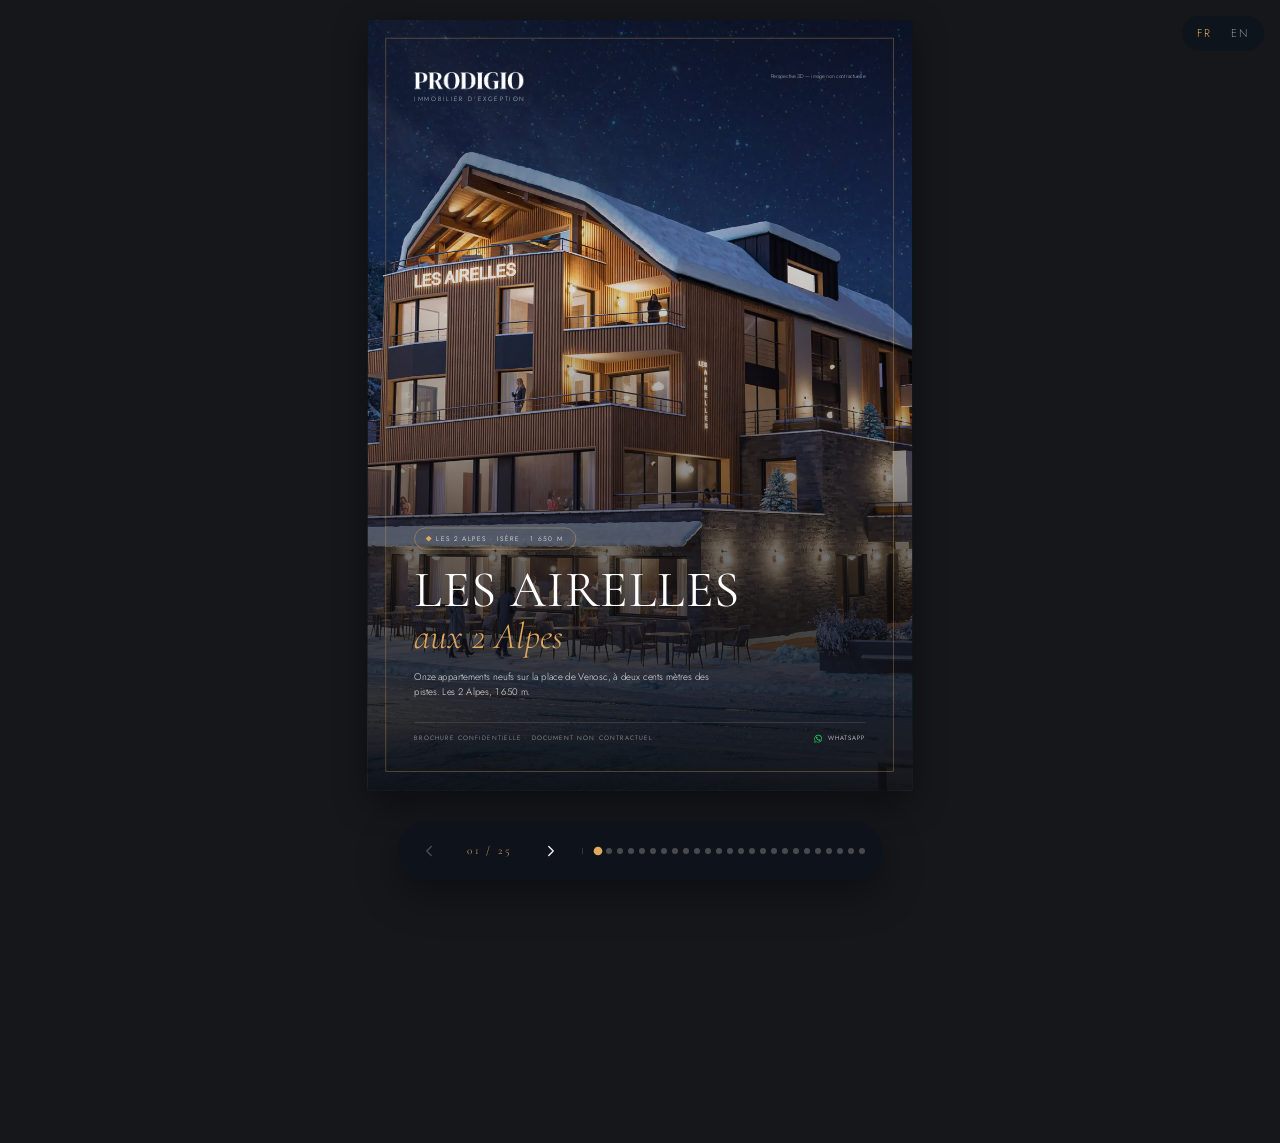
==== commit ad62d535: "Brochure premium : couverture Prodigio, page manifeste, WhatsApp, pages pleines - Couverture façon V" ====
--- a/brochure/index.html
+++ b/brochure/index.html
@@ -15,9 +15,9 @@
 <link href="https://fonts.googleapis.com/css2?family=Cormorant+Garamond:ital,wght@0,300;0,400;0,500;1,300;1,400&family=Jost:wght@300;400;500&display=swap" rel="stylesheet" />
 <!-- Fichier généré par _tools/gen_brochure.py : modifier le script, pas ce fichier. -->
 <style>
-:root{--nuit:#0E141C;--bois:#12100E;--miel:#8C5F24;--cta:#8A5E25;--ambre:#E2A85C;--neige:#F7F4EF;--neige2:#EFEAE3;--encre:#1B1612;--gris:rgba(27,22,18,.62);--ligne:rgba(27,22,18,.14);--serif:'Cormorant Garamond','Times New Roman',serif;--sans:'Jost',-apple-system,sans-serif;--scale:1}
+:root{--nuit:#0E141C;--bois:#12100E;--miel:#8C5F24;--cta:#8A5E25;--ambre:#E2A85C;--neige:#FBFAF7;--neige2:#EFEAE3;--encre:#1B1612;--gris:rgba(27,22,18,.62);--ligne:rgba(27,22,18,.14);--serif:'Cormorant Garamond','Times New Roman',serif;--sans:'Jost',-apple-system,sans-serif;--scale:1}
 *{box-sizing:border-box;margin:0;padding:0}
-html,body{background:#3a342d}
+html,body{background:#15171B}
 body{font-family:var(--sans);color:var(--encre);font-size:10.5pt;line-height:1.55;font-weight:300;padding:1.25rem 1rem 6rem;-webkit-font-smoothing:antialiased}
 img{display:block;max-width:100%}
 em{font-style:italic;color:var(--miel)}
@@ -41,22 +41,37 @@
 .page-num::before{content:'';display:inline-block;width:6mm;height:1px;background:var(--miel);vertical-align:middle;margin-right:2.5mm}
 .brand-foot{position:absolute;bottom:10mm;left:18mm;font-family:var(--serif);font-size:9pt;letter-spacing:.2em;color:var(--gris)}
 .page--dark .brand-foot,.page--wood .brand-foot{color:rgba(246,242,234,.5)}
-.page-contact{position:absolute;bottom:8.5mm;left:50%;transform:translateX(-50%);display:inline-flex;align-items:center;gap:2mm;padding:2mm 4mm;background:var(--cta);color:#fff;font-size:7pt;letter-spacing:.16em;text-transform:uppercase;text-decoration:none;border-radius:100px;white-space:nowrap}
-.page-contact:hover{background:#7A5220}
+.page-contact{position:absolute;bottom:8.5mm;left:50%;transform:translateX(-50%);display:inline-flex;align-items:center;gap:2mm;padding:2.2mm 5mm;background:#25D366;color:#fff;font-size:7pt;letter-spacing:.14em;text-transform:uppercase;font-weight:500;text-decoration:none;border-radius:100px;white-space:nowrap;box-shadow:0 4px 12px rgba(37,211,102,.3);z-index:3}
+.page-contact:hover{background:#128C7E}
+.page-contact svg{width:3.6mm;height:3.6mm;fill:currentColor}
 /* Couverture */
 .cover{padding:0;color:#fff;background:var(--nuit);--miel:var(--ambre)}
 .cover>img{position:absolute;inset:0;width:100%;height:100%;object-fit:cover}
-.cover::before{content:'';position:absolute;inset:0;background:linear-gradient(180deg,rgba(14,20,28,.65) 0%,rgba(14,20,28,.1) 35%,rgba(14,20,28,.25) 60%,rgba(14,20,28,.92) 100%);z-index:1}
-.cover__c{position:relative;z-index:2;height:100%;display:flex;flex-direction:column;justify-content:space-between;padding:20mm 18mm 16mm}
-.cover__brand{font-family:var(--serif);font-size:13pt;letter-spacing:.32em}
-.cover__brand small{display:block;font-family:var(--sans);font-size:6.5pt;letter-spacing:.4em;opacity:.75;margin-top:1.5mm}
-.cover__kicker{font-size:7.5pt;letter-spacing:.34em;text-transform:uppercase;color:var(--ambre);margin-bottom:4mm}
-.cover h1{font-family:var(--serif);font-weight:300;font-size:58pt;line-height:.95}
-.cover h1 em{color:#fff}
-.cover__sub{font-size:11pt;max-width:120mm;margin-top:6mm;opacity:.9}
-.cover__title{margin-top:auto;margin-bottom:10mm}
-.cover__foot{display:flex;justify-content:space-between;border-top:1px solid rgba(255,255,255,.25);padding-top:4mm;font-size:7pt;letter-spacing:.24em;text-transform:uppercase;opacity:.75}
-.cover .persp-c{position:absolute;right:18mm;top:20mm;z-index:2;font-size:6pt;opacity:.7}
+.cover::before{content:'';position:absolute;inset:0;background:linear-gradient(to top,rgba(10,12,16,.94) 0%,rgba(10,12,16,.45) 42%,rgba(10,12,16,.1) 68%,rgba(10,12,16,.55) 100%);z-index:1}
+.cover::after{content:'';position:absolute;inset:7mm;border:1px solid rgba(226,168,92,.45);z-index:2;pointer-events:none}
+.cover__c{position:relative;z-index:3;height:100%;display:flex;flex-direction:column;justify-content:space-between;padding:20mm 18mm 18mm}
+.cover__brand img{width:42mm;height:auto;display:block}
+.cover__brand small{display:block;font-size:6.8pt;letter-spacing:.3em;text-transform:uppercase;color:rgba(255,255,255,.75);margin-top:2mm}
+.cover__pill{display:inline-flex;align-items:center;gap:2.2mm;padding:2mm 4.5mm;border:1px solid rgba(226,168,92,.6);border-radius:100px;font-size:7.2pt;letter-spacing:.22em;text-transform:uppercase;margin-bottom:6mm}
+.cover__pill i{width:1.6mm;height:1.6mm;background:var(--ambre);transform:rotate(45deg)}
+.cover h1{font-family:var(--serif);font-weight:400;font-size:56pt;line-height:.95;letter-spacing:.02em;text-transform:uppercase}
+.cover h1 em{display:block;text-transform:none;font-weight:300;color:var(--ambre);font-size:.72em;letter-spacing:0;margin-top:2mm}
+.cover__sub{font-size:10.5pt;max-width:120mm;margin-top:6mm;color:rgba(255,255,255,.88)}
+.cover__meta{display:flex;justify-content:space-between;align-items:center;gap:6mm;margin-top:9mm;padding-top:4mm;border-top:1px solid rgba(255,255,255,.22);font-size:6.8pt;letter-spacing:.2em;text-transform:uppercase;color:rgba(255,255,255,.65)}
+.cover__wa{display:inline-flex;align-items:center;gap:1.8mm;color:#fff;text-decoration:none;letter-spacing:.14em}
+.cover__wa svg{width:3.6mm;height:3.6mm;fill:#25D366}
+.cover .persp-c{position:absolute;right:18mm;top:20mm;z-index:3;font-size:6pt;opacity:.7}
+/* Manifeste */
+.manif{padding:0}
+.manif__img{position:relative;height:168mm;overflow:hidden}
+.manif__img img{width:100%;height:100%;object-fit:cover}
+.manif__img::after{content:'';position:absolute;inset:auto 0 0 0;height:40%;background:linear-gradient(to top,var(--nuit),transparent)}
+.manif__c{padding:2mm 18mm 0}
+.manif .h2{font-size:30pt}
+.mstats{display:grid;grid-template-columns:repeat(3,1fr);margin-top:7mm;border-top:1px solid rgba(226,168,92,.35)}
+.mstats div{padding:5mm 0 0}
+.mstats strong{display:block;font-family:var(--serif);font-weight:300;font-size:26pt;line-height:1;color:var(--ambre);font-variant-numeric:lining-nums}
+.mstats span{display:block;margin-top:1.5mm;font-size:7pt;letter-spacing:.2em;text-transform:uppercase;color:rgba(246,242,234,.65)}
 /* Avant/après */
 .ba2{display:grid;grid-template-columns:1fr 1fr;gap:3mm;margin:6mm 0}
 .ba2 .photo{aspect-ratio:4/3}
@@ -158,6 +173,15 @@
 .lang{position:fixed;top:1rem;right:1rem;z-index:1000;display:flex;gap:.3rem;background:rgba(14,20,28,.85);padding:.35rem .5rem;border-radius:100px;font-size:.7rem;letter-spacing:.16em}
 .lang a{color:#F6F2EA;text-decoration:none;padding:.2rem .45rem;opacity:.55}
 .lang a.is-active{opacity:1;color:var(--ambre)}
+/* Pages A4 : la dernière photo remplit l'espace libre jusqu'au pied de page */
+@media (min-width:907px){
+  .page.is-active:not(.cover){display:flex;flex-direction:column;padding-bottom:24mm}
+  .page>*{flex-shrink:0}
+  .page>.photo.grow,.page>.cols.grow{flex:1 1 0;min-height:30mm;height:auto!important}
+  .page>.cols.grow>.photo{height:100%!important}
+  .manif.is-active .manif__img{flex:1 1 0;height:auto;min-height:150mm}
+  .manif.is-active{padding-bottom:26mm}
+}
 /* Responsive : sous la largeur A4, les pages s'empilent */
 @media (max-width:906px){
   body{padding:0 0 6rem;font-size:10pt}
@@ -165,6 +189,10 @@
   .cover{min-height:92vh;padding:0}
   .cover__c{min-height:92vh;padding:16mm 7mm 10mm}
   .cover .persp-c{top:auto;bottom:4mm;right:7mm}
+  .cover::after{inset:4mm}
+  .manif__img{height:62vw}
+  .manif__c{padding:2mm 7mm 0}
+  .cover__meta{flex-direction:column;align-items:flex-start}
   .cover h1{font-size:40pt}
   .h2{font-size:22pt}
   .cols,.ba2,.seasons2,.pts{grid-template-columns:1fr}
@@ -191,20 +219,30 @@
 <nav class="lang" aria-label="Langue / Language"><a href="/brochure/" lang="fr" hreflang="fr" class="is-active" aria-current="true">FR</a><a href="/en/brochure/" lang="en" hreflang="en">EN</a></nav>
 <div class="brochure">
 <section class="page cover is-active" data-page="1">
-<img src="/assets/img/facade-nuit-1920.webp" alt="" />
+<img src="/assets/img/facade-nuit-2560.webp" alt="" />
 <span class="persp-c">Perspective 3D — image non contractuelle</span>
 <div class="cover__c">
-  <div class="cover__brand">LES AIRELLES<small>AUX 2 ALPES</small></div>
+  <div class="cover__brand"><img src="/assets/brand/prodigio-blanc.png" alt="Prodigio" /><small>Immobilier d'exception</small></div>
   <div class="cover__title">
-    <div class="cover__kicker">Dossier du projet · Édition 2026</div>
-    <h1>Les Airelles<br /><em>aux 2 Alpes</em></h1>
+    <div class="cover__pill"><i></i>Les 2 Alpes · Isère · 1 650 m</div>
+    <h1>Les Airelles<em>aux 2 Alpes</em></h1>
     <p class="cover__sub">Onze appartements neufs sur la place de Venosc, à deux cents mètres des pistes. Les 2 Alpes, 1 650 m.</p>
+    <div class="cover__meta"><span>Brochure confidentielle · Document non contractuel</span><a class="cover__wa" href="https://wa.me/33668680407" target="_blank" rel="noopener noreferrer"><svg viewBox="0 0 24 24" aria-hidden="true"><path d="M12 2C6.5 2 2 6.5 2 12c0 1.8.5 3.4 1.3 4.9L2 22l5.3-1.4c1.4.8 3 1.2 4.7 1.2 5.5 0 10-4.5 10-10S17.5 2 12 2zm0 18.2c-1.5 0-3-.4-4.3-1.2l-.3-.2-3.2.8.9-3.1-.2-.3c-.8-1.3-1.3-2.8-1.3-4.4C3.6 7.4 7.4 3.6 12 3.6s8.4 3.8 8.4 8.4-3.8 8.2-8.4 8.2z"/><path d="M17.5 14.4c-.3-.2-1.7-.9-2-1-.3-.1-.4-.2-.6.1-.2.3-.7.9-.9 1.1-.2.2-.3.2-.6.1-.3-.2-1.2-.5-2.3-1.4-.9-.8-1.4-1.7-1.6-2-.2-.3 0-.5.1-.6l.5-.5c.1-.2.2-.3.3-.5 0-.2 0-.4-.1-.5l-.9-2.1c-.2-.5-.4-.5-.6-.5h-.5c-.2 0-.5.1-.7.3-.3.3-1 .9-1 2.3s1 2.7 1.2 2.9c.1.2 2 3.1 5 4.3.7.3 1.2.5 1.6.6.7.2 1.3.2 1.8.1.6-.1 1.7-.7 1.9-1.4.2-.7.2-1.2.2-1.4-.1-.1-.3-.2-.6-.3z"/></svg>WhatsApp</a></div>
   </div>
-  <div class="cover__foot"><span>Vendu sur plan</span><span>Place de Venosc · 38860 Les 2 Alpes</span></div>
 </div>
 
 </section>
-<section class="page" data-page="2">
+<section class="page page--dark manif" data-page="2">
+<div class="manif__img persp" data-p="Perspective 3D — image non contractuelle"><img src="/assets/img/sejour-2560.webp" alt="" /></div>
+<div class="manif__c">
+  <div class="eyebrow">Bienvenue aux Airelles</div>
+  <h2 class="h2">Votre appartement premium <em>à 200 m des pistes.</em></h2>
+  <p class="body">Sur la place de Venosc, cœur historique des 2 Alpes, l'ancien hôtel Les Airelles devient une résidence de onze appartements neufs. Pierre naturelle, chêne, bois sculpté, et de grandes baies ouvertes sur les sommets.</p>
+  <div class="mstats"><div><strong>200 m</strong><span>des pistes</span></div><div><strong>11</strong><span>appartements</span></div><div><strong>3 600 m</strong><span>le glacier</span></div></div>
+</div>
+<div class="brand-foot">LES AIRELLES</div><a class="page-contact" href="https://wa.me/33668680407" target="_blank" rel="noopener noreferrer"><svg viewBox="0 0 24 24" aria-hidden="true"><path d="M12 2C6.5 2 2 6.5 2 12c0 1.8.5 3.4 1.3 4.9L2 22l5.3-1.4c1.4.8 3 1.2 4.7 1.2 5.5 0 10-4.5 10-10S17.5 2 12 2zm0 18.2c-1.5 0-3-.4-4.3-1.2l-.3-.2-3.2.8.9-3.1-.2-.3c-.8-1.3-1.3-2.8-1.3-4.4C3.6 7.4 7.4 3.6 12 3.6s8.4 3.8 8.4 8.4-3.8 8.2-8.4 8.2z"/><path d="M17.5 14.4c-.3-.2-1.7-.9-2-1-.3-.1-.4-.2-.6.1-.2.3-.7.9-.9 1.1-.2.2-.3.2-.6.1-.3-.2-1.2-.5-2.3-1.4-.9-.8-1.4-1.7-1.6-2-.2-.3 0-.5.1-.6l.5-.5c.1-.2.2-.3.3-.5 0-.2 0-.4-.1-.5l-.9-2.1c-.2-.5-.4-.5-.6-.5h-.5c-.2 0-.5.1-.7.3-.3.3-1 .9-1 2.3s1 2.7 1.2 2.9c.1.2 2 3.1 5 4.3.7.3 1.2.5 1.6.6.7.2 1.3.2 1.8.1.6-.1 1.7-.7 1.9-1.4.2-.7.2-1.2.2-1.4-.1-.1-.3-.2-.6-.3z"/></svg>Une question ? Discutons sur WhatsApp</a><div class="page-num">02</div>
+</section>
+<section class="page" data-page="3">
 <div class="eyebrow">Le lieu</div>
 <h2 class="h2">La place où rien <em>n'était à vendre.</em></h2><div class="rule"></div>
 <div class="ba2">
@@ -212,63 +250,63 @@
   <div class="photo persp" data-p="Perspective 3D — image non contractuelle"><img src="/assets/img/facade-apres-1280.webp" alt="" loading="lazy" /><span class="tag">Demain</span></div>
 </div>
 <div class="cols"><p class="body">La place de Venosc est le cœur historique des 2 Alpes : les terrasses, les restaurants, les boutiques, et les remontées à deux cents mètres. Tout le monde rêve d'y habiter. Il n'y avait jamais rien à vendre.</p><p class="body">L'ancien hôtel Les Airelles est entièrement repensé en une résidence de seulement onze appartements neufs. Le bâtiment est surélevé, reçoit une toiture neuve et des façades en bois et en pierre.</p></div>
-<div class="photo" style="height:62mm;margin-top:2mm"><img src="/assets/img/station-ete-1000.webp" alt="" loading="lazy" /></div>
-<div class="brand-foot">LES AIRELLES</div><div class="page-num">02</div>
-</section>
-<section class="page" data-page="3">
+<div class="photo grow" style="height:62mm;margin-top:2mm"><img src="/assets/img/station-ete-1000.webp" alt="" loading="lazy" /></div>
+<div class="brand-foot">LES AIRELLES</div><a class="page-contact" href="https://wa.me/33668680407" target="_blank" rel="noopener noreferrer"><svg viewBox="0 0 24 24" aria-hidden="true"><path d="M12 2C6.5 2 2 6.5 2 12c0 1.8.5 3.4 1.3 4.9L2 22l5.3-1.4c1.4.8 3 1.2 4.7 1.2 5.5 0 10-4.5 10-10S17.5 2 12 2zm0 18.2c-1.5 0-3-.4-4.3-1.2l-.3-.2-3.2.8.9-3.1-.2-.3c-.8-1.3-1.3-2.8-1.3-4.4C3.6 7.4 7.4 3.6 12 3.6s8.4 3.8 8.4 8.4-3.8 8.2-8.4 8.2z"/><path d="M17.5 14.4c-.3-.2-1.7-.9-2-1-.3-.1-.4-.2-.6.1-.2.3-.7.9-.9 1.1-.2.2-.3.2-.6.1-.3-.2-1.2-.5-2.3-1.4-.9-.8-1.4-1.7-1.6-2-.2-.3 0-.5.1-.6l.5-.5c.1-.2.2-.3.3-.5 0-.2 0-.4-.1-.5l-.9-2.1c-.2-.5-.4-.5-.6-.5h-.5c-.2 0-.5.1-.7.3-.3.3-1 .9-1 2.3s1 2.7 1.2 2.9c.1.2 2 3.1 5 4.3.7.3 1.2.5 1.6.6.7.2 1.3.2 1.8.1.6-.1 1.7-.7 1.9-1.4.2-.7.2-1.2.2-1.4-.1-.1-.3-.2-.6-.3z"/></svg>Une question ? Discutons sur WhatsApp</a><div class="page-num">03</div>
+</section>
+<section class="page" data-page="4">
 <div class="eyebrow">Le projet en chiffres</div>
 <h2 class="h2">L'essentiel, <em>en un coup d'œil.</em></h2><div class="rule"></div>
 <div class="stats"><div><strong>11</strong><span>appartements seulement</span></div><div><strong>6</strong><span>encore disponibles</span></div><div><strong>200 m</strong><span>des remontées</span></div><div><strong>59 à 140 m²</strong><span>du 3 pièces au grand familial</span></div><div><strong>8</strong><span>couchages jusqu'à</span></div><div><strong>20 %</strong><span>de TVA récupérés</span></div></div>
 <div class="h3">Pour chaque appartement</div>
 <ul class="checks"><li>Un casier à ski et une cave</li><li>Pierre naturelle, parquet en chêne, bois sculpté</li><li>Cuisine équipée</li><li>Presque tous avec terrasse</li><li>Parking couvert juste en face</li><li>Conciergerie pour la location</li></ul>
-<div class="photo" style="height:78mm;margin-top:6mm"><img src="/assets/img/feu-cheminee-1280.webp" alt="" loading="lazy" /></div>
-<div class="brand-foot">LES AIRELLES</div><div class="page-num">03</div>
-</section>
-<section class="page page--dark" data-page="4">
+<div class="photo grow" style="height:78mm;margin-top:6mm"><img src="/assets/img/feu-cheminee-1280.webp" alt="" loading="lazy" /></div>
+<div class="brand-foot">LES AIRELLES</div><a class="page-contact" href="https://wa.me/33668680407" target="_blank" rel="noopener noreferrer"><svg viewBox="0 0 24 24" aria-hidden="true"><path d="M12 2C6.5 2 2 6.5 2 12c0 1.8.5 3.4 1.3 4.9L2 22l5.3-1.4c1.4.8 3 1.2 4.7 1.2 5.5 0 10-4.5 10-10S17.5 2 12 2zm0 18.2c-1.5 0-3-.4-4.3-1.2l-.3-.2-3.2.8.9-3.1-.2-.3c-.8-1.3-1.3-2.8-1.3-4.4C3.6 7.4 7.4 3.6 12 3.6s8.4 3.8 8.4 8.4-3.8 8.2-8.4 8.2z"/><path d="M17.5 14.4c-.3-.2-1.7-.9-2-1-.3-.1-.4-.2-.6.1-.2.3-.7.9-.9 1.1-.2.2-.3.2-.6.1-.3-.2-1.2-.5-2.3-1.4-.9-.8-1.4-1.7-1.6-2-.2-.3 0-.5.1-.6l.5-.5c.1-.2.2-.3.3-.5 0-.2 0-.4-.1-.5l-.9-2.1c-.2-.5-.4-.5-.6-.5h-.5c-.2 0-.5.1-.7.3-.3.3-1 .9-1 2.3s1 2.7 1.2 2.9c.1.2 2 3.1 5 4.3.7.3 1.2.5 1.6.6.7.2 1.3.2 1.8.1.6-.1 1.7-.7 1.9-1.4.2-.7.2-1.2.2-1.4-.1-.1-.3-.2-.6-.3z"/></svg>Une question ? Discutons sur WhatsApp</a><div class="page-num">04</div>
+</section>
+<section class="page page--dark" data-page="5">
 <div class="eyebrow">L'architecture</div>
 <h2 class="h2">Le bois, la pierre, <em>la lumière du soir.</em></h2><div class="rule"></div>
 <p class="body" style="max-width:140mm">Une façade de chalet contemporain : bardage bois, soubassement en pierre, grands balcons. La nuit, sous la neige, la résidence s'allume au cœur de la station.</p>
 <div class="photo persp" data-p="Perspective 3D — image non contractuelle" style="height:118mm;margin-top:4mm"><img src="/assets/img/facade-nuit-1920.webp" alt="" loading="lazy" /></div>
-<div class="photo" style="height:52mm;margin-top:4mm"><img src="/assets/img/aube-sommets-1280.webp" alt="" loading="lazy" /></div>
-<div class="brand-foot">LES AIRELLES</div><div class="page-num">04</div>
-</section>
-<section class="page" data-page="5">
+<div class="photo grow" style="height:52mm;margin-top:4mm"><img src="/assets/img/aube-sommets-1280.webp" alt="" loading="lazy" /></div>
+<div class="brand-foot">LES AIRELLES</div><a class="page-contact" href="https://wa.me/33668680407" target="_blank" rel="noopener noreferrer"><svg viewBox="0 0 24 24" aria-hidden="true"><path d="M12 2C6.5 2 2 6.5 2 12c0 1.8.5 3.4 1.3 4.9L2 22l5.3-1.4c1.4.8 3 1.2 4.7 1.2 5.5 0 10-4.5 10-10S17.5 2 12 2zm0 18.2c-1.5 0-3-.4-4.3-1.2l-.3-.2-3.2.8.9-3.1-.2-.3c-.8-1.3-1.3-2.8-1.3-4.4C3.6 7.4 7.4 3.6 12 3.6s8.4 3.8 8.4 8.4-3.8 8.2-8.4 8.2z"/><path d="M17.5 14.4c-.3-.2-1.7-.9-2-1-.3-.1-.4-.2-.6.1-.2.3-.7.9-.9 1.1-.2.2-.3.2-.6.1-.3-.2-1.2-.5-2.3-1.4-.9-.8-1.4-1.7-1.6-2-.2-.3 0-.5.1-.6l.5-.5c.1-.2.2-.3.3-.5 0-.2 0-.4-.1-.5l-.9-2.1c-.2-.5-.4-.5-.6-.5h-.5c-.2 0-.5.1-.7.3-.3.3-1 .9-1 2.3s1 2.7 1.2 2.9c.1.2 2 3.1 5 4.3.7.3 1.2.5 1.6.6.7.2 1.3.2 1.8.1.6-.1 1.7-.7 1.9-1.4.2-.7.2-1.2.2-1.4-.1-.1-.3-.2-.6-.3z"/></svg>Une question ? Discutons sur WhatsApp</a><div class="page-num">05</div>
+</section>
+<section class="page" data-page="6">
 <div class="eyebrow">L'intérieur</div>
 <h2 class="h2">Sous la charpente, <em>les sommets.</em></h2><div class="rule"></div>
 <p class="body" style="max-width:140mm">Le séjour du dernier étage s'ouvre sous la charpente en bois, avec une grande baie sur les sommets. Partout, des matières nobles et chaleureuses.</p>
 <div class="photo persp" data-p="Perspective 3D — image non contractuelle" style="height:112mm;margin-top:3mm"><img src="/assets/img/sejour-1920.webp" alt="" loading="lazy" /></div>
 <div class="mat"><div><strong>Pierre naturelle</strong><span>Murs et détails</span></div><div><strong>Chêne massif</strong><span>Parquet naturel</span></div><div><strong>Bois sculpté</strong><span>Décor de montagne</span></div><div><strong>Grandes baies</strong><span>Ouvertes sur les sommets</span></div></div>
-<div class="cols" style="margin-top:5mm;gap:4mm"><div class="photo" style="height:40mm"><img src="/assets/img/chalet-feu-828.webp" alt="" loading="lazy" /></div><div class="photo" style="height:40mm"><img src="/assets/img/fenetre-bois-828.webp" alt="" loading="lazy" /></div></div>
-<div class="brand-foot">LES AIRELLES</div><div class="page-num">05</div>
-</section>
-<section class="page" data-page="6">
+<div class="cols grow" style="margin-top:5mm;gap:4mm"><div class="photo" style="height:40mm"><img src="/assets/img/chalet-feu-828.webp" alt="" loading="lazy" /></div><div class="photo" style="height:40mm"><img src="/assets/img/fenetre-bois-828.webp" alt="" loading="lazy" /></div></div>
+<div class="brand-foot">LES AIRELLES</div><a class="page-contact" href="https://wa.me/33668680407" target="_blank" rel="noopener noreferrer"><svg viewBox="0 0 24 24" aria-hidden="true"><path d="M12 2C6.5 2 2 6.5 2 12c0 1.8.5 3.4 1.3 4.9L2 22l5.3-1.4c1.4.8 3 1.2 4.7 1.2 5.5 0 10-4.5 10-10S17.5 2 12 2zm0 18.2c-1.5 0-3-.4-4.3-1.2l-.3-.2-3.2.8.9-3.1-.2-.3c-.8-1.3-1.3-2.8-1.3-4.4C3.6 7.4 7.4 3.6 12 3.6s8.4 3.8 8.4 8.4-3.8 8.2-8.4 8.2z"/><path d="M17.5 14.4c-.3-.2-1.7-.9-2-1-.3-.1-.4-.2-.6.1-.2.3-.7.9-.9 1.1-.2.2-.3.2-.6.1-.3-.2-1.2-.5-2.3-1.4-.9-.8-1.4-1.7-1.6-2-.2-.3 0-.5.1-.6l.5-.5c.1-.2.2-.3.3-.5 0-.2 0-.4-.1-.5l-.9-2.1c-.2-.5-.4-.5-.6-.5h-.5c-.2 0-.5.1-.7.3-.3.3-1 .9-1 2.3s1 2.7 1.2 2.9c.1.2 2 3.1 5 4.3.7.3 1.2.5 1.6.6.7.2 1.3.2 1.8.1.6-.1 1.7-.7 1.9-1.4.2-.7.2-1.2.2-1.4-.1-.1-.3-.2-.6-.3z"/></svg>Une question ? Discutons sur WhatsApp</a><div class="page-num">06</div>
+</section>
+<section class="page" data-page="7">
 <div class="eyebrow">Les chambres</div>
 <h2 class="h2">Des chambres pour <em>toute la famille.</em></h2><div class="rule"></div>
 <p class="body" style="max-width:140mm">Des suites avec leur salle d'eau, et des coins montagne avec lits superposés pour les enfants. Deux salles d'eau au minimum : personne n'attend le matin.</p>
 <div class="photo persp" data-p="Perspective 3D — image non contractuelle" style="height:96mm;margin-top:3mm"><img src="/assets/img/chambre-1920.webp" alt="" loading="lazy" /></div>
 <p class="cap">Une chambre, le sommet dans la fenêtre</p>
-<div class="photo persp" data-p="Perspective 3D — image non contractuelle" style="height:96mm;margin-top:4mm"><img src="/assets/img/coin-montagne-1920.webp" alt="" loading="lazy" /></div>
+<div class="photo grow persp" data-p="Perspective 3D — image non contractuelle" style="height:96mm;margin-top:4mm"><img src="/assets/img/coin-montagne-1920.webp" alt="" loading="lazy" /></div>
 <p class="cap">Le coin montagne, pour les enfants</p>
-<div class="brand-foot">LES AIRELLES</div><div class="page-num">06</div>
-</section>
-<section class="page page--wood" data-page="7">
+<div class="brand-foot">LES AIRELLES</div><a class="page-contact" href="https://wa.me/33668680407" target="_blank" rel="noopener noreferrer"><svg viewBox="0 0 24 24" aria-hidden="true"><path d="M12 2C6.5 2 2 6.5 2 12c0 1.8.5 3.4 1.3 4.9L2 22l5.3-1.4c1.4.8 3 1.2 4.7 1.2 5.5 0 10-4.5 10-10S17.5 2 12 2zm0 18.2c-1.5 0-3-.4-4.3-1.2l-.3-.2-3.2.8.9-3.1-.2-.3c-.8-1.3-1.3-2.8-1.3-4.4C3.6 7.4 7.4 3.6 12 3.6s8.4 3.8 8.4 8.4-3.8 8.2-8.4 8.2z"/><path d="M17.5 14.4c-.3-.2-1.7-.9-2-1-.3-.1-.4-.2-.6.1-.2.3-.7.9-.9 1.1-.2.2-.3.2-.6.1-.3-.2-1.2-.5-2.3-1.4-.9-.8-1.4-1.7-1.6-2-.2-.3 0-.5.1-.6l.5-.5c.1-.2.2-.3.3-.5 0-.2 0-.4-.1-.5l-.9-2.1c-.2-.5-.4-.5-.6-.5h-.5c-.2 0-.5.1-.7.3-.3.3-1 .9-1 2.3s1 2.7 1.2 2.9c.1.2 2 3.1 5 4.3.7.3 1.2.5 1.6.6.7.2 1.3.2 1.8.1.6-.1 1.7-.7 1.9-1.4.2-.7.2-1.2.2-1.4-.1-.1-.3-.2-.6-.3z"/></svg>Une question ? Discutons sur WhatsApp</a><div class="page-num">07</div>
+</section>
+<section class="page page--wood" data-page="8">
 <div class="eyebrow">Le bien-être</div>
 <h2 class="h2">Un jacuzzi qui fume, <em>face aux pistes.</em></h2><div class="rule"></div>
 <p class="body" style="max-width:140mm">Au dernier étage, la terrasse peut accueillir un jacuzzi face au domaine skiable. Le grand appartement familial du troisième étage a son propre sauna.</p>
 <div class="photo persp" data-p="Perspective 3D — image non contractuelle" style="height:122mm;margin-top:3mm"><img src="/assets/img/terrasse-1920.webp" alt="" loading="lazy" /></div>
-<div class="cols" style="margin-top:4mm;gap:4mm"><div class="photo" style="height:58mm"><img src="/assets/img/jacuzzi-neige-828.webp" alt="" loading="lazy" /></div><div class="photo" style="height:58mm"><img src="/assets/img/vin-chaud-828.webp" alt="" loading="lazy" /></div></div>
-<div class="brand-foot">LES AIRELLES</div><div class="page-num">07</div>
-</section>
-<section class="page" data-page="8">
+<div class="cols grow" style="margin-top:4mm;gap:4mm"><div class="photo" style="height:58mm"><img src="/assets/img/jacuzzi-neige-828.webp" alt="" loading="lazy" /></div><div class="photo" style="height:58mm"><img src="/assets/img/vin-chaud-828.webp" alt="" loading="lazy" /></div></div>
+<div class="brand-foot">LES AIRELLES</div><a class="page-contact" href="https://wa.me/33668680407" target="_blank" rel="noopener noreferrer"><svg viewBox="0 0 24 24" aria-hidden="true"><path d="M12 2C6.5 2 2 6.5 2 12c0 1.8.5 3.4 1.3 4.9L2 22l5.3-1.4c1.4.8 3 1.2 4.7 1.2 5.5 0 10-4.5 10-10S17.5 2 12 2zm0 18.2c-1.5 0-3-.4-4.3-1.2l-.3-.2-3.2.8.9-3.1-.2-.3c-.8-1.3-1.3-2.8-1.3-4.4C3.6 7.4 7.4 3.6 12 3.6s8.4 3.8 8.4 8.4-3.8 8.2-8.4 8.2z"/><path d="M17.5 14.4c-.3-.2-1.7-.9-2-1-.3-.1-.4-.2-.6.1-.2.3-.7.9-.9 1.1-.2.2-.3.2-.6.1-.3-.2-1.2-.5-2.3-1.4-.9-.8-1.4-1.7-1.6-2-.2-.3 0-.5.1-.6l.5-.5c.1-.2.2-.3.3-.5 0-.2 0-.4-.1-.5l-.9-2.1c-.2-.5-.4-.5-.6-.5h-.5c-.2 0-.5.1-.7.3-.3.3-1 .9-1 2.3s1 2.7 1.2 2.9c.1.2 2 3.1 5 4.3.7.3 1.2.5 1.6.6.7.2 1.3.2 1.8.1.6-.1 1.7-.7 1.9-1.4.2-.7.2-1.2.2-1.4-.1-.1-.3-.2-.6-.3z"/></svg>Une question ? Discutons sur WhatsApp</a><div class="page-num">08</div>
+</section>
+<section class="page" data-page="9">
 <div class="eyebrow">Les appartements disponibles</div>
 <h2 class="h2">La grille des lots, <em>de 525 000 € à 1 255 000 € HT.</em></h2><div class="rule"></div>
 <div class="status"><i></i>4 appartements vendus · 1 sous offre · 6 encore disponibles. Disponibilité de chaque lot à confirmer avec nous.</div>
 <table><thead><tr><th>Lot</th><th>Type</th><th>Surface</th><th>Étage</th><th>Exposition</th><th>Prix HT</th></tr></thead><tbody><tr><td class="n">5</td><td>3 pièces</td><td>76 m²</td><td>1<sup>er</sup> étage</td><td>Sud-ouest</td><td class="p">525 000 €</td></tr><tr><td class="n">6</td><td>4 pièces</td><td>70 m²</td><td>2<sup>e</sup> étage</td><td>Nord-ouest-est</td><td class="p">620 000 €</td></tr><tr><td class="n">7</td><td>3 pièces</td><td>62 m²</td><td>2<sup>e</sup> étage</td><td>Sud-est</td><td class="p">600 000 €</td></tr><tr><td class="n">8</td><td>4 pièces</td><td>75 m²</td><td>2<sup>e</sup> étage</td><td>Sud-ouest</td><td class="p">670 000 €</td></tr><tr><td class="n">9</td><td>4 pièces</td><td>69 m²</td><td>3<sup>e</sup> étage</td><td>Nord-ouest-est</td><td class="p">620 000 €</td></tr><tr><td class="n">10</td><td>3 pièces bis</td><td>59 m²</td><td>3<sup>e</sup> étage</td><td>Sud-est</td><td class="p">600 000 €</td></tr><tr><td class="n">11</td><td>4 pièces</td><td>75 m²</td><td>3<sup>e</sup> étage</td><td>Sud et ouest</td><td class="p">655 000 €</td></tr><tr class="star"><td class="n">12</td><td>Le dernier étage</td><td>140 (105 Carrez) m²</td><td>4<sup>e</sup> étage</td><td>Sud-est</td><td class="p">1 150 000 €</td></tr><tr class="star"><td class="n">13</td><td>Le grand familial</td><td>134 m²</td><td>3<sup>e</sup> étage</td><td>Sud-ouest-est</td><td class="p">1 255 000 €</td></tr></tbody></table>
 <p class="note">Prix hors taxes, sous réserve de disponibilité. Surfaces indicatives.</p>
-<div class="photo" style="height:60mm;margin-top:6mm"><img src="/assets/img/famille-neige-1280.webp" alt="" loading="lazy" /></div>
-<div class="brand-foot">LES AIRELLES</div><div class="page-num">08</div>
-</section>
-<section class="page" data-page="9">
+<div class="photo grow" style="height:60mm;margin-top:6mm"><img src="/assets/img/famille-neige-1280.webp" alt="" loading="lazy" /></div>
+<div class="brand-foot">LES AIRELLES</div><a class="page-contact" href="https://wa.me/33668680407" target="_blank" rel="noopener noreferrer"><svg viewBox="0 0 24 24" aria-hidden="true"><path d="M12 2C6.5 2 2 6.5 2 12c0 1.8.5 3.4 1.3 4.9L2 22l5.3-1.4c1.4.8 3 1.2 4.7 1.2 5.5 0 10-4.5 10-10S17.5 2 12 2zm0 18.2c-1.5 0-3-.4-4.3-1.2l-.3-.2-3.2.8.9-3.1-.2-.3c-.8-1.3-1.3-2.8-1.3-4.4C3.6 7.4 7.4 3.6 12 3.6s8.4 3.8 8.4 8.4-3.8 8.2-8.4 8.2z"/><path d="M17.5 14.4c-.3-.2-1.7-.9-2-1-.3-.1-.4-.2-.6.1-.2.3-.7.9-.9 1.1-.2.2-.3.2-.6.1-.3-.2-1.2-.5-2.3-1.4-.9-.8-1.4-1.7-1.6-2-.2-.3 0-.5.1-.6l.5-.5c.1-.2.2-.3.3-.5 0-.2 0-.4-.1-.5l-.9-2.1c-.2-.5-.4-.5-.6-.5h-.5c-.2 0-.5.1-.7.3-.3.3-1 .9-1 2.3s1 2.7 1.2 2.9c.1.2 2 3.1 5 4.3.7.3 1.2.5 1.6.6.7.2 1.3.2 1.8.1.6-.1 1.7-.7 1.9-1.4.2-.7.2-1.2.2-1.4-.1-.1-.3-.2-.6-.3z"/></svg>Une question ? Discutons sur WhatsApp</a><div class="page-num">09</div>
+</section>
+<section class="page" data-page="10">
 <div class="eyebrow">Plan de vente · Lot 5</div>
 <div class="lot-head"><h2 class="h2">3 pièces</h2><div class="price"><strong>525 000 €</strong><span>HT</span></div></div>
 <div class="plan"><img src="/assets/plans/lot-05-1800.webp" alt="Lot 5" loading="lazy" /></div>
@@ -283,9 +321,9 @@
   <div><div class="big">105 000 €</div><p class="bigl">de TVA récupérable sur ce lot</p></div>
   <div><div class="h3">Inclus</div><ul><li>Casier à ski</li><li>Cave</li><li>Parking couvert en face</li><li>Cuisine équipée</li><li>Parquet en chêne</li><li>Conciergerie</li></ul></div>
 </div>
-<div class="brand-foot">LES AIRELLES</div><div class="page-num">09</div>
-</section>
-<section class="page" data-page="10">
+<div class="brand-foot">LES AIRELLES</div><a class="page-contact" href="https://wa.me/33668680407" target="_blank" rel="noopener noreferrer"><svg viewBox="0 0 24 24" aria-hidden="true"><path d="M12 2C6.5 2 2 6.5 2 12c0 1.8.5 3.4 1.3 4.9L2 22l5.3-1.4c1.4.8 3 1.2 4.7 1.2 5.5 0 10-4.5 10-10S17.5 2 12 2zm0 18.2c-1.5 0-3-.4-4.3-1.2l-.3-.2-3.2.8.9-3.1-.2-.3c-.8-1.3-1.3-2.8-1.3-4.4C3.6 7.4 7.4 3.6 12 3.6s8.4 3.8 8.4 8.4-3.8 8.2-8.4 8.2z"/><path d="M17.5 14.4c-.3-.2-1.7-.9-2-1-.3-.1-.4-.2-.6.1-.2.3-.7.9-.9 1.1-.2.2-.3.2-.6.1-.3-.2-1.2-.5-2.3-1.4-.9-.8-1.4-1.7-1.6-2-.2-.3 0-.5.1-.6l.5-.5c.1-.2.2-.3.3-.5 0-.2 0-.4-.1-.5l-.9-2.1c-.2-.5-.4-.5-.6-.5h-.5c-.2 0-.5.1-.7.3-.3.3-1 .9-1 2.3s1 2.7 1.2 2.9c.1.2 2 3.1 5 4.3.7.3 1.2.5 1.6.6.7.2 1.3.2 1.8.1.6-.1 1.7-.7 1.9-1.4.2-.7.2-1.2.2-1.4-.1-.1-.3-.2-.6-.3z"/></svg>Une question ? Discutons sur WhatsApp</a><div class="page-num">10</div>
+</section>
+<section class="page" data-page="11">
 <div class="eyebrow">Plan de vente · Lot 6</div>
 <div class="lot-head"><h2 class="h2">4 pièces</h2><div class="price"><strong>620 000 €</strong><span>HT</span></div></div>
 <div class="plan"><img src="/assets/plans/lot-06-1800.webp" alt="Lot 6" loading="lazy" /></div>
@@ -300,9 +338,9 @@
   <div><div class="big">124 000 €</div><p class="bigl">de TVA récupérable sur ce lot</p></div>
   <div><div class="h3">Inclus</div><ul><li>Casier à ski</li><li>Cave</li><li>Parking couvert en face</li><li>Cuisine équipée</li><li>Parquet en chêne</li><li>Conciergerie</li></ul></div>
 </div>
-<div class="brand-foot">LES AIRELLES</div><div class="page-num">10</div>
-</section>
-<section class="page" data-page="11">
+<div class="brand-foot">LES AIRELLES</div><a class="page-contact" href="https://wa.me/33668680407" target="_blank" rel="noopener noreferrer"><svg viewBox="0 0 24 24" aria-hidden="true"><path d="M12 2C6.5 2 2 6.5 2 12c0 1.8.5 3.4 1.3 4.9L2 22l5.3-1.4c1.4.8 3 1.2 4.7 1.2 5.5 0 10-4.5 10-10S17.5 2 12 2zm0 18.2c-1.5 0-3-.4-4.3-1.2l-.3-.2-3.2.8.9-3.1-.2-.3c-.8-1.3-1.3-2.8-1.3-4.4C3.6 7.4 7.4 3.6 12 3.6s8.4 3.8 8.4 8.4-3.8 8.2-8.4 8.2z"/><path d="M17.5 14.4c-.3-.2-1.7-.9-2-1-.3-.1-.4-.2-.6.1-.2.3-.7.9-.9 1.1-.2.2-.3.2-.6.1-.3-.2-1.2-.5-2.3-1.4-.9-.8-1.4-1.7-1.6-2-.2-.3 0-.5.1-.6l.5-.5c.1-.2.2-.3.3-.5 0-.2 0-.4-.1-.5l-.9-2.1c-.2-.5-.4-.5-.6-.5h-.5c-.2 0-.5.1-.7.3-.3.3-1 .9-1 2.3s1 2.7 1.2 2.9c.1.2 2 3.1 5 4.3.7.3 1.2.5 1.6.6.7.2 1.3.2 1.8.1.6-.1 1.7-.7 1.9-1.4.2-.7.2-1.2.2-1.4-.1-.1-.3-.2-.6-.3z"/></svg>Une question ? Discutons sur WhatsApp</a><div class="page-num">11</div>
+</section>
+<section class="page" data-page="12">
 <div class="eyebrow">Plan de vente · Lot 7</div>
 <div class="lot-head"><h2 class="h2">3 pièces</h2><div class="price"><strong>600 000 €</strong><span>HT</span></div></div>
 <div class="plan"><img src="/assets/plans/lot-07-1800.webp" alt="Lot 7" loading="lazy" /></div>
@@ -317,9 +355,9 @@
   <div><div class="big">120 000 €</div><p class="bigl">de TVA récupérable sur ce lot</p></div>
   <div><div class="h3">Inclus</div><ul><li>Casier à ski</li><li>Cave</li><li>Parking couvert en face</li><li>Cuisine équipée</li><li>Parquet en chêne</li><li>Conciergerie</li></ul></div>
 </div>
-<div class="brand-foot">LES AIRELLES</div><div class="page-num">11</div>
-</section>
-<section class="page" data-page="12">
+<div class="brand-foot">LES AIRELLES</div><a class="page-contact" href="https://wa.me/33668680407" target="_blank" rel="noopener noreferrer"><svg viewBox="0 0 24 24" aria-hidden="true"><path d="M12 2C6.5 2 2 6.5 2 12c0 1.8.5 3.4 1.3 4.9L2 22l5.3-1.4c1.4.8 3 1.2 4.7 1.2 5.5 0 10-4.5 10-10S17.5 2 12 2zm0 18.2c-1.5 0-3-.4-4.3-1.2l-.3-.2-3.2.8.9-3.1-.2-.3c-.8-1.3-1.3-2.8-1.3-4.4C3.6 7.4 7.4 3.6 12 3.6s8.4 3.8 8.4 8.4-3.8 8.2-8.4 8.2z"/><path d="M17.5 14.4c-.3-.2-1.7-.9-2-1-.3-.1-.4-.2-.6.1-.2.3-.7.9-.9 1.1-.2.2-.3.2-.6.1-.3-.2-1.2-.5-2.3-1.4-.9-.8-1.4-1.7-1.6-2-.2-.3 0-.5.1-.6l.5-.5c.1-.2.2-.3.3-.5 0-.2 0-.4-.1-.5l-.9-2.1c-.2-.5-.4-.5-.6-.5h-.5c-.2 0-.5.1-.7.3-.3.3-1 .9-1 2.3s1 2.7 1.2 2.9c.1.2 2 3.1 5 4.3.7.3 1.2.5 1.6.6.7.2 1.3.2 1.8.1.6-.1 1.7-.7 1.9-1.4.2-.7.2-1.2.2-1.4-.1-.1-.3-.2-.6-.3z"/></svg>Une question ? Discutons sur WhatsApp</a><div class="page-num">12</div>
+</section>
+<section class="page" data-page="13">
 <div class="eyebrow">Plan de vente · Lot 8</div>
 <div class="lot-head"><h2 class="h2">4 pièces</h2><div class="price"><strong>670 000 €</strong><span>HT</span></div></div>
 <div class="plan"><img src="/assets/plans/lot-08-1800.webp" alt="Lot 8" loading="lazy" /></div>
@@ -334,9 +372,9 @@
   <div><div class="big">134 000 €</div><p class="bigl">de TVA récupérable sur ce lot</p></div>
   <div><div class="h3">Inclus</div><ul><li>Casier à ski</li><li>Cave</li><li>Parking couvert en face</li><li>Cuisine équipée</li><li>Parquet en chêne</li><li>Conciergerie</li></ul></div>
 </div>
-<div class="brand-foot">LES AIRELLES</div><div class="page-num">12</div>
-</section>
-<section class="page" data-page="13">
+<div class="brand-foot">LES AIRELLES</div><a class="page-contact" href="https://wa.me/33668680407" target="_blank" rel="noopener noreferrer"><svg viewBox="0 0 24 24" aria-hidden="true"><path d="M12 2C6.5 2 2 6.5 2 12c0 1.8.5 3.4 1.3 4.9L2 22l5.3-1.4c1.4.8 3 1.2 4.7 1.2 5.5 0 10-4.5 10-10S17.5 2 12 2zm0 18.2c-1.5 0-3-.4-4.3-1.2l-.3-.2-3.2.8.9-3.1-.2-.3c-.8-1.3-1.3-2.8-1.3-4.4C3.6 7.4 7.4 3.6 12 3.6s8.4 3.8 8.4 8.4-3.8 8.2-8.4 8.2z"/><path d="M17.5 14.4c-.3-.2-1.7-.9-2-1-.3-.1-.4-.2-.6.1-.2.3-.7.9-.9 1.1-.2.2-.3.2-.6.1-.3-.2-1.2-.5-2.3-1.4-.9-.8-1.4-1.7-1.6-2-.2-.3 0-.5.1-.6l.5-.5c.1-.2.2-.3.3-.5 0-.2 0-.4-.1-.5l-.9-2.1c-.2-.5-.4-.5-.6-.5h-.5c-.2 0-.5.1-.7.3-.3.3-1 .9-1 2.3s1 2.7 1.2 2.9c.1.2 2 3.1 5 4.3.7.3 1.2.5 1.6.6.7.2 1.3.2 1.8.1.6-.1 1.7-.7 1.9-1.4.2-.7.2-1.2.2-1.4-.1-.1-.3-.2-.6-.3z"/></svg>Une question ? Discutons sur WhatsApp</a><div class="page-num">13</div>
+</section>
+<section class="page" data-page="14">
 <div class="eyebrow">Plan de vente · Lot 9</div>
 <div class="lot-head"><h2 class="h2">4 pièces</h2><div class="price"><strong>620 000 €</strong><span>HT</span></div></div>
 <div class="plan"><img src="/assets/plans/lot-09-1800.webp" alt="Lot 9" loading="lazy" /></div>
@@ -351,9 +389,9 @@
   <div><div class="big">124 000 €</div><p class="bigl">de TVA récupérable sur ce lot</p></div>
   <div><div class="h3">Inclus</div><ul><li>Casier à ski</li><li>Cave</li><li>Parking couvert en face</li><li>Cuisine équipée</li><li>Parquet en chêne</li><li>Conciergerie</li></ul></div>
 </div>
-<div class="brand-foot">LES AIRELLES</div><div class="page-num">13</div>
-</section>
-<section class="page" data-page="14">
+<div class="brand-foot">LES AIRELLES</div><a class="page-contact" href="https://wa.me/33668680407" target="_blank" rel="noopener noreferrer"><svg viewBox="0 0 24 24" aria-hidden="true"><path d="M12 2C6.5 2 2 6.5 2 12c0 1.8.5 3.4 1.3 4.9L2 22l5.3-1.4c1.4.8 3 1.2 4.7 1.2 5.5 0 10-4.5 10-10S17.5 2 12 2zm0 18.2c-1.5 0-3-.4-4.3-1.2l-.3-.2-3.2.8.9-3.1-.2-.3c-.8-1.3-1.3-2.8-1.3-4.4C3.6 7.4 7.4 3.6 12 3.6s8.4 3.8 8.4 8.4-3.8 8.2-8.4 8.2z"/><path d="M17.5 14.4c-.3-.2-1.7-.9-2-1-.3-.1-.4-.2-.6.1-.2.3-.7.9-.9 1.1-.2.2-.3.2-.6.1-.3-.2-1.2-.5-2.3-1.4-.9-.8-1.4-1.7-1.6-2-.2-.3 0-.5.1-.6l.5-.5c.1-.2.2-.3.3-.5 0-.2 0-.4-.1-.5l-.9-2.1c-.2-.5-.4-.5-.6-.5h-.5c-.2 0-.5.1-.7.3-.3.3-1 .9-1 2.3s1 2.7 1.2 2.9c.1.2 2 3.1 5 4.3.7.3 1.2.5 1.6.6.7.2 1.3.2 1.8.1.6-.1 1.7-.7 1.9-1.4.2-.7.2-1.2.2-1.4-.1-.1-.3-.2-.6-.3z"/></svg>Une question ? Discutons sur WhatsApp</a><div class="page-num">14</div>
+</section>
+<section class="page" data-page="15">
 <div class="eyebrow">Plan de vente · Lot 10</div>
 <div class="lot-head"><h2 class="h2">3 pièces bis</h2><div class="price"><strong>600 000 €</strong><span>HT</span></div></div>
 <div class="plan"><img src="/assets/plans/lot-10-1800.webp" alt="Lot 10" loading="lazy" /></div>
@@ -368,9 +406,9 @@
   <div><div class="big">120 000 €</div><p class="bigl">de TVA récupérable sur ce lot</p></div>
   <div><div class="h3">Inclus</div><ul><li>Casier à ski</li><li>Cave</li><li>Parking couvert en face</li><li>Cuisine équipée</li><li>Parquet en chêne</li><li>Conciergerie</li></ul></div>
 </div>
-<div class="brand-foot">LES AIRELLES</div><div class="page-num">14</div>
-</section>
-<section class="page" data-page="15">
+<div class="brand-foot">LES AIRELLES</div><a class="page-contact" href="https://wa.me/33668680407" target="_blank" rel="noopener noreferrer"><svg viewBox="0 0 24 24" aria-hidden="true"><path d="M12 2C6.5 2 2 6.5 2 12c0 1.8.5 3.4 1.3 4.9L2 22l5.3-1.4c1.4.8 3 1.2 4.7 1.2 5.5 0 10-4.5 10-10S17.5 2 12 2zm0 18.2c-1.5 0-3-.4-4.3-1.2l-.3-.2-3.2.8.9-3.1-.2-.3c-.8-1.3-1.3-2.8-1.3-4.4C3.6 7.4 7.4 3.6 12 3.6s8.4 3.8 8.4 8.4-3.8 8.2-8.4 8.2z"/><path d="M17.5 14.4c-.3-.2-1.7-.9-2-1-.3-.1-.4-.2-.6.1-.2.3-.7.9-.9 1.1-.2.2-.3.2-.6.1-.3-.2-1.2-.5-2.3-1.4-.9-.8-1.4-1.7-1.6-2-.2-.3 0-.5.1-.6l.5-.5c.1-.2.2-.3.3-.5 0-.2 0-.4-.1-.5l-.9-2.1c-.2-.5-.4-.5-.6-.5h-.5c-.2 0-.5.1-.7.3-.3.3-1 .9-1 2.3s1 2.7 1.2 2.9c.1.2 2 3.1 5 4.3.7.3 1.2.5 1.6.6.7.2 1.3.2 1.8.1.6-.1 1.7-.7 1.9-1.4.2-.7.2-1.2.2-1.4-.1-.1-.3-.2-.6-.3z"/></svg>Une question ? Discutons sur WhatsApp</a><div class="page-num">15</div>
+</section>
+<section class="page" data-page="16">
 <div class="eyebrow">Plan de vente · Lot 11</div>
 <div class="lot-head"><h2 class="h2">4 pièces</h2><div class="price"><strong>655 000 €</strong><span>HT</span></div></div>
 <div class="plan"><img src="/assets/plans/lot-11-1800.webp" alt="Lot 11" loading="lazy" /></div>
@@ -385,9 +423,9 @@
   <div><div class="big">131 000 €</div><p class="bigl">de TVA récupérable sur ce lot</p></div>
   <div><div class="h3">Inclus</div><ul><li>Casier à ski</li><li>Cave</li><li>Parking couvert en face</li><li>Cuisine équipée</li><li>Parquet en chêne</li><li>Conciergerie</li></ul></div>
 </div>
-<div class="brand-foot">LES AIRELLES</div><div class="page-num">15</div>
-</section>
-<section class="page" data-page="16">
+<div class="brand-foot">LES AIRELLES</div><a class="page-contact" href="https://wa.me/33668680407" target="_blank" rel="noopener noreferrer"><svg viewBox="0 0 24 24" aria-hidden="true"><path d="M12 2C6.5 2 2 6.5 2 12c0 1.8.5 3.4 1.3 4.9L2 22l5.3-1.4c1.4.8 3 1.2 4.7 1.2 5.5 0 10-4.5 10-10S17.5 2 12 2zm0 18.2c-1.5 0-3-.4-4.3-1.2l-.3-.2-3.2.8.9-3.1-.2-.3c-.8-1.3-1.3-2.8-1.3-4.4C3.6 7.4 7.4 3.6 12 3.6s8.4 3.8 8.4 8.4-3.8 8.2-8.4 8.2z"/><path d="M17.5 14.4c-.3-.2-1.7-.9-2-1-.3-.1-.4-.2-.6.1-.2.3-.7.9-.9 1.1-.2.2-.3.2-.6.1-.3-.2-1.2-.5-2.3-1.4-.9-.8-1.4-1.7-1.6-2-.2-.3 0-.5.1-.6l.5-.5c.1-.2.2-.3.3-.5 0-.2 0-.4-.1-.5l-.9-2.1c-.2-.5-.4-.5-.6-.5h-.5c-.2 0-.5.1-.7.3-.3.3-1 .9-1 2.3s1 2.7 1.2 2.9c.1.2 2 3.1 5 4.3.7.3 1.2.5 1.6.6.7.2 1.3.2 1.8.1.6-.1 1.7-.7 1.9-1.4.2-.7.2-1.2.2-1.4-.1-.1-.3-.2-.6-.3z"/></svg>Une question ? Discutons sur WhatsApp</a><div class="page-num">16</div>
+</section>
+<section class="page" data-page="17">
 <div class="eyebrow">Plan de vente · Lot 12</div>
 <div class="lot-head"><h2 class="h2">Le dernier étage</h2><div class="price"><strong>1 150 000 €</strong><span>HT</span></div></div>
 <div class="plan"><img src="/assets/plans/lot-12-1800.webp" alt="Lot 12" loading="lazy" /></div>
@@ -402,9 +440,9 @@
   <div><div class="big">230 000 €</div><p class="bigl">de TVA récupérable sur ce lot</p></div>
   <div><div class="h3">Inclus</div><ul><li>Casier à ski</li><li>Cave</li><li>Parking couvert en face</li><li>Cuisine équipée</li><li>Parquet en chêne</li><li>Conciergerie</li></ul></div>
 </div>
-<div class="brand-foot">LES AIRELLES</div><div class="page-num">16</div>
-</section>
-<section class="page" data-page="17">
+<div class="brand-foot">LES AIRELLES</div><a class="page-contact" href="https://wa.me/33668680407" target="_blank" rel="noopener noreferrer"><svg viewBox="0 0 24 24" aria-hidden="true"><path d="M12 2C6.5 2 2 6.5 2 12c0 1.8.5 3.4 1.3 4.9L2 22l5.3-1.4c1.4.8 3 1.2 4.7 1.2 5.5 0 10-4.5 10-10S17.5 2 12 2zm0 18.2c-1.5 0-3-.4-4.3-1.2l-.3-.2-3.2.8.9-3.1-.2-.3c-.8-1.3-1.3-2.8-1.3-4.4C3.6 7.4 7.4 3.6 12 3.6s8.4 3.8 8.4 8.4-3.8 8.2-8.4 8.2z"/><path d="M17.5 14.4c-.3-.2-1.7-.9-2-1-.3-.1-.4-.2-.6.1-.2.3-.7.9-.9 1.1-.2.2-.3.2-.6.1-.3-.2-1.2-.5-2.3-1.4-.9-.8-1.4-1.7-1.6-2-.2-.3 0-.5.1-.6l.5-.5c.1-.2.2-.3.3-.5 0-.2 0-.4-.1-.5l-.9-2.1c-.2-.5-.4-.5-.6-.5h-.5c-.2 0-.5.1-.7.3-.3.3-1 .9-1 2.3s1 2.7 1.2 2.9c.1.2 2 3.1 5 4.3.7.3 1.2.5 1.6.6.7.2 1.3.2 1.8.1.6-.1 1.7-.7 1.9-1.4.2-.7.2-1.2.2-1.4-.1-.1-.3-.2-.6-.3z"/></svg>Une question ? Discutons sur WhatsApp</a><div class="page-num">17</div>
+</section>
+<section class="page" data-page="18">
 <div class="eyebrow">Plan de vente · Lot 13</div>
 <div class="lot-head"><h2 class="h2">Le grand familial</h2><div class="price"><strong>1 255 000 €</strong><span>HT</span></div></div>
 <div class="plan"><img src="/assets/plans/lot-13-1800.webp" alt="Lot 13" loading="lazy" /></div>
@@ -419,9 +457,9 @@
   <div><div class="big">251 000 €</div><p class="bigl">de TVA récupérable sur ce lot</p></div>
   <div><div class="h3">Inclus</div><ul><li>Casier à ski</li><li>Cave</li><li>Parking couvert en face</li><li>Cuisine équipée</li><li>Parquet en chêne</li><li>Conciergerie</li></ul></div>
 </div>
-<div class="brand-foot">LES AIRELLES</div><div class="page-num">17</div>
-</section>
-<section class="page" data-page="18">
+<div class="brand-foot">LES AIRELLES</div><a class="page-contact" href="https://wa.me/33668680407" target="_blank" rel="noopener noreferrer"><svg viewBox="0 0 24 24" aria-hidden="true"><path d="M12 2C6.5 2 2 6.5 2 12c0 1.8.5 3.4 1.3 4.9L2 22l5.3-1.4c1.4.8 3 1.2 4.7 1.2 5.5 0 10-4.5 10-10S17.5 2 12 2zm0 18.2c-1.5 0-3-.4-4.3-1.2l-.3-.2-3.2.8.9-3.1-.2-.3c-.8-1.3-1.3-2.8-1.3-4.4C3.6 7.4 7.4 3.6 12 3.6s8.4 3.8 8.4 8.4-3.8 8.2-8.4 8.2z"/><path d="M17.5 14.4c-.3-.2-1.7-.9-2-1-.3-.1-.4-.2-.6.1-.2.3-.7.9-.9 1.1-.2.2-.3.2-.6.1-.3-.2-1.2-.5-2.3-1.4-.9-.8-1.4-1.7-1.6-2-.2-.3 0-.5.1-.6l.5-.5c.1-.2.2-.3.3-.5 0-.2 0-.4-.1-.5l-.9-2.1c-.2-.5-.4-.5-.6-.5h-.5c-.2 0-.5.1-.7.3-.3.3-1 .9-1 2.3s1 2.7 1.2 2.9c.1.2 2 3.1 5 4.3.7.3 1.2.5 1.6.6.7.2 1.3.2 1.8.1.6-.1 1.7-.7 1.9-1.4.2-.7.2-1.2.2-1.4-.1-.1-.3-.2-.6-.3z"/></svg>Une question ? Discutons sur WhatsApp</a><div class="page-num">18</div>
+</section>
+<section class="page" data-page="19">
 <div class="eyebrow">Simulation de TVA</div>
 <h2 class="h2">Vous achetez hors taxes. <em>La TVA vous revient.</em></h2><div class="rule"></div>
 <p class="body">L'appartement est exploité avec des services, comme à l'hôtel : quand vous n'êtes pas là, une conciergerie le loue. En contrepartie, vous achetez hors taxes et récupérez la TVA de 20 %, avec des frais de notaire réduits. Vous gardez vos séjours quand vous voulez.</p>
@@ -431,28 +469,28 @@
 </div>
 <div class="h3" style="margin-top:6mm">Les conditions</div>
 <ul class="checks"><li>Services para-hôteliers assurés par une conciergerie</li><li>Engagement de mise en location</li><li>Liberté de séjourner chez vous quand vous le souhaitez</li><li>Un expert-comptable fait les déclarations à votre place</li></ul>
-<div class="photo" style="height:52mm;margin-top:5mm"><img src="/assets/img/serviettes-1280.webp" alt="" loading="lazy" /></div>
+<div class="photo grow" style="height:52mm;margin-top:5mm"><img src="/assets/img/serviettes-1280.webp" alt="" loading="lazy" /></div>
 <p class="note">Simulation indicative pour un appartement à 620 000 € HT. À valider avec votre conseil selon votre situation.</p>
-<div class="brand-foot">LES AIRELLES</div><div class="page-num">18</div>
-</section>
-<section class="page page--dark" data-page="19">
+<div class="brand-foot">LES AIRELLES</div><a class="page-contact" href="https://wa.me/33668680407" target="_blank" rel="noopener noreferrer"><svg viewBox="0 0 24 24" aria-hidden="true"><path d="M12 2C6.5 2 2 6.5 2 12c0 1.8.5 3.4 1.3 4.9L2 22l5.3-1.4c1.4.8 3 1.2 4.7 1.2 5.5 0 10-4.5 10-10S17.5 2 12 2zm0 18.2c-1.5 0-3-.4-4.3-1.2l-.3-.2-3.2.8.9-3.1-.2-.3c-.8-1.3-1.3-2.8-1.3-4.4C3.6 7.4 7.4 3.6 12 3.6s8.4 3.8 8.4 8.4-3.8 8.2-8.4 8.2z"/><path d="M17.5 14.4c-.3-.2-1.7-.9-2-1-.3-.1-.4-.2-.6.1-.2.3-.7.9-.9 1.1-.2.2-.3.2-.6.1-.3-.2-1.2-.5-2.3-1.4-.9-.8-1.4-1.7-1.6-2-.2-.3 0-.5.1-.6l.5-.5c.1-.2.2-.3.3-.5 0-.2 0-.4-.1-.5l-.9-2.1c-.2-.5-.4-.5-.6-.5h-.5c-.2 0-.5.1-.7.3-.3.3-1 .9-1 2.3s1 2.7 1.2 2.9c.1.2 2 3.1 5 4.3.7.3 1.2.5 1.6.6.7.2 1.3.2 1.8.1.6-.1 1.7-.7 1.9-1.4.2-.7.2-1.2.2-1.4-.1-.1-.3-.2-.6-.3z"/></svg>Une question ? Discutons sur WhatsApp</a><div class="page-num">19</div>
+</section>
+<section class="page page--dark" data-page="20">
 <div class="eyebrow">Les revenus</div>
 <h2 class="h2">Une résidence secondaire <em>qui rapporte.</em></h2><div class="rule"></div>
 <div class="big">≈ 27 000 €</div><p class="bigl">de revenus locatifs par an, pour un appartement à 620 000 €</p>
 <div class="yield">4,4 % nets de gestion · 3,4 % après charges</div>
 <div class="pts"><div><strong>La demande est là</strong><p>La moitié des visiteurs de la station viennent de l'étranger, en premier lieu les Britanniques.</p></div><div><strong>Une station quatre saisons</strong><p>Le ski de fin novembre à début juillet grâce au glacier, puis le VTT, la randonnée, les lacs.</p></div><div><strong>Pas de bail commercial</strong><p>Vous choisissez votre conciergerie, les loyers vous reviennent directement.</p></div><div><strong>+40 % en cinq ans</strong><p>La progression des prix dans une station qui investit près de 150 M€ dans son téléphérique.</p></div></div>
-<div class="photo" style="height:62mm;margin-top:8mm"><img src="/assets/img/village-aube-1280.webp" alt="" loading="lazy" /></div>
+<div class="photo grow" style="height:62mm;margin-top:8mm"><img src="/assets/img/village-aube-1280.webp" alt="" loading="lazy" /></div>
 <p class="note" style="color:rgba(246,242,234,.55)">Rendements indicatifs, non garantis.</p>
-<div class="brand-foot">LES AIRELLES</div><div class="page-num">19</div>
-</section>
-<section class="page" data-page="20">
+<div class="brand-foot">LES AIRELLES</div><a class="page-contact" href="https://wa.me/33668680407" target="_blank" rel="noopener noreferrer"><svg viewBox="0 0 24 24" aria-hidden="true"><path d="M12 2C6.5 2 2 6.5 2 12c0 1.8.5 3.4 1.3 4.9L2 22l5.3-1.4c1.4.8 3 1.2 4.7 1.2 5.5 0 10-4.5 10-10S17.5 2 12 2zm0 18.2c-1.5 0-3-.4-4.3-1.2l-.3-.2-3.2.8.9-3.1-.2-.3c-.8-1.3-1.3-2.8-1.3-4.4C3.6 7.4 7.4 3.6 12 3.6s8.4 3.8 8.4 8.4-3.8 8.2-8.4 8.2z"/><path d="M17.5 14.4c-.3-.2-1.7-.9-2-1-.3-.1-.4-.2-.6.1-.2.3-.7.9-.9 1.1-.2.2-.3.2-.6.1-.3-.2-1.2-.5-2.3-1.4-.9-.8-1.4-1.7-1.6-2-.2-.3 0-.5.1-.6l.5-.5c.1-.2.2-.3.3-.5 0-.2 0-.4-.1-.5l-.9-2.1c-.2-.5-.4-.5-.6-.5h-.5c-.2 0-.5.1-.7.3-.3.3-1 .9-1 2.3s1 2.7 1.2 2.9c.1.2 2 3.1 5 4.3.7.3 1.2.5 1.6.6.7.2 1.3.2 1.8.1.6-.1 1.7-.7 1.9-1.4.2-.7.2-1.2.2-1.4-.1-.1-.3-.2-.6-.3z"/></svg>Une question ? Discutons sur WhatsApp</a><div class="page-num">20</div>
+</section>
+<section class="page" data-page="21">
 <div class="eyebrow">Sans jamais vous en occuper</div>
 <h2 class="h2">Propriétaire à la montagne, <em>comme à l'hôtel.</em></h2><div class="rule"></div>
-<div class="photo" style="height:92mm"><img src="/assets/img/pieds-feu-1280.webp" alt="" loading="lazy" /></div>
+<div class="photo grow" style="height:92mm"><img src="/assets/img/pieds-feu-1280.webp" alt="" loading="lazy" /></div>
 <div class="pts"><div><span class="num">01</span><strong>La conciergerie</strong><p>Réservations, accueil des locataires, ménage, linge. Le jour où vous venez, l'appartement est prêt.</p></div><div><span class="num">02</span><strong>L'expert-comptable</strong><p>Il récupère votre TVA et fait toutes vos déclarations en France, y compris pour les non-résidents.</p></div><div><span class="num">03</span><strong>Dans votre langue</strong><p>Une agence internationale vous accompagne pendant tout l'achat.</p></div><div><span class="num">04</span><strong>Vos séjours</strong><p>Vous gardez vos semaines, quand vous voulez. Le reste du temps, l'appartement travaille pour vous.</p></div></div>
-<div class="brand-foot">LES AIRELLES</div><div class="page-num">20</div>
-</section>
-<section class="page" data-page="21">
+<div class="brand-foot">LES AIRELLES</div><a class="page-contact" href="https://wa.me/33668680407" target="_blank" rel="noopener noreferrer"><svg viewBox="0 0 24 24" aria-hidden="true"><path d="M12 2C6.5 2 2 6.5 2 12c0 1.8.5 3.4 1.3 4.9L2 22l5.3-1.4c1.4.8 3 1.2 4.7 1.2 5.5 0 10-4.5 10-10S17.5 2 12 2zm0 18.2c-1.5 0-3-.4-4.3-1.2l-.3-.2-3.2.8.9-3.1-.2-.3c-.8-1.3-1.3-2.8-1.3-4.4C3.6 7.4 7.4 3.6 12 3.6s8.4 3.8 8.4 8.4-3.8 8.2-8.4 8.2z"/><path d="M17.5 14.4c-.3-.2-1.7-.9-2-1-.3-.1-.4-.2-.6.1-.2.3-.7.9-.9 1.1-.2.2-.3.2-.6.1-.3-.2-1.2-.5-2.3-1.4-.9-.8-1.4-1.7-1.6-2-.2-.3 0-.5.1-.6l.5-.5c.1-.2.2-.3.3-.5 0-.2 0-.4-.1-.5l-.9-2.1c-.2-.5-.4-.5-.6-.5h-.5c-.2 0-.5.1-.7.3-.3.3-1 .9-1 2.3s1 2.7 1.2 2.9c.1.2 2 3.1 5 4.3.7.3 1.2.5 1.6.6.7.2 1.3.2 1.8.1.6-.1 1.7-.7 1.9-1.4.2-.7.2-1.2.2-1.4-.1-.1-.3-.2-.6-.3z"/></svg>Une question ? Discutons sur WhatsApp</a><div class="page-num">21</div>
+</section>
+<section class="page" data-page="22">
 <div class="eyebrow">Les 2 Alpes</div>
 <h2 class="h2">Une station qui vit <em>presque toute l'année.</em></h2><div class="rule"></div>
 <div class="stats" style="grid-template-columns:repeat(4,1fr);margin:3mm 0 4mm"><div><strong>1 650 m</strong><span>le village</span></div><div><strong>3 600 m</strong><span>le glacier</span></div><div><strong>200 km</strong><span>de pistes</span></div><div><strong>17 min</strong><span>jusqu'au glacier</span></div></div>
@@ -460,32 +498,32 @@
   <div><div class="photo"><img src="/assets/img/poudreuse-1280.webp" alt="" loading="lazy" /></div><div class="h3" style="margin-top:4mm">L'hiver</div><ul><li>Ski de fin novembre à début juillet</li><li>Le Jandri, téléphérique neuf (2025, près de 150 M€)</li><li>La Grave et la Meije juste derrière le glacier</li></ul></div>
   <div><div class="photo"><img src="/assets/img/lac-ete-1280.webp" alt="" loading="lazy" /></div><div class="h3" style="margin-top:4mm">L'été</div><ul><li>Randonnée dans le Parc national des Écrins</li><li>Lacs de montagne</li><li>Bike park, VTT et parapente</li></ul></div>
 </div>
-<div class="photo" style="height:44mm;margin-top:5mm"><img src="/assets/img/telepherique-1280.webp" alt="" loading="lazy" /></div>
-<div class="brand-foot">LES AIRELLES</div><div class="page-num">21</div>
-</section>
-<section class="page page--dark" data-page="22">
+<div class="photo grow" style="height:44mm;margin-top:5mm"><img src="/assets/img/telepherique-1280.webp" alt="" loading="lazy" /></div>
+<div class="brand-foot">LES AIRELLES</div><a class="page-contact" href="https://wa.me/33668680407" target="_blank" rel="noopener noreferrer"><svg viewBox="0 0 24 24" aria-hidden="true"><path d="M12 2C6.5 2 2 6.5 2 12c0 1.8.5 3.4 1.3 4.9L2 22l5.3-1.4c1.4.8 3 1.2 4.7 1.2 5.5 0 10-4.5 10-10S17.5 2 12 2zm0 18.2c-1.5 0-3-.4-4.3-1.2l-.3-.2-3.2.8.9-3.1-.2-.3c-.8-1.3-1.3-2.8-1.3-4.4C3.6 7.4 7.4 3.6 12 3.6s8.4 3.8 8.4 8.4-3.8 8.2-8.4 8.2z"/><path d="M17.5 14.4c-.3-.2-1.7-.9-2-1-.3-.1-.4-.2-.6.1-.2.3-.7.9-.9 1.1-.2.2-.3.2-.6.1-.3-.2-1.2-.5-2.3-1.4-.9-.8-1.4-1.7-1.6-2-.2-.3 0-.5.1-.6l.5-.5c.1-.2.2-.3.3-.5 0-.2 0-.4-.1-.5l-.9-2.1c-.2-.5-.4-.5-.6-.5h-.5c-.2 0-.5.1-.7.3-.3.3-1 .9-1 2.3s1 2.7 1.2 2.9c.1.2 2 3.1 5 4.3.7.3 1.2.5 1.6.6.7.2 1.3.2 1.8.1.6-.1 1.7-.7 1.9-1.4.2-.7.2-1.2.2-1.4-.1-.1-.3-.2-.6-.3z"/></svg>Une question ? Discutons sur WhatsApp</a><div class="page-num">22</div>
+</section>
+<section class="page page--dark" data-page="23">
 <div class="eyebrow">Accès</div>
 <h2 class="h2">Plus près <em>que vous ne le pensez.</em></h2><div class="rule"></div>
 <div class="stats"><div><strong>1 h 30</strong><span>de Grenoble</span></div><div><strong>2 h</strong><span>de l'aéroport de Lyon-Saint-Exupéry</span></div><div><strong>200 m</strong><span>des remontées, à pied</span></div></div>
 <p class="body">L'hiver, des vols directs relient Londres, Manchester, Bristol et Édimbourg à Grenoble. Sur place, la voiture reste au parking couvert en face de la résidence : tout se fait à pied, les pistes, la boulangerie, les magasins de ski et les soixante-dix restaurants de la station.</p>
-<div class="photo" style="height:120mm;margin-top:6mm"><img src="/assets/img/ski-glacier-1920.webp" alt="" loading="lazy" /></div>
-<div class="brand-foot">LES AIRELLES</div><div class="page-num">22</div>
-</section>
-<section class="page page--wood" data-page="23">
+<div class="photo grow" style="height:120mm;margin-top:6mm"><img src="/assets/img/ski-glacier-1920.webp" alt="" loading="lazy" /></div>
+<div class="brand-foot">LES AIRELLES</div><a class="page-contact" href="https://wa.me/33668680407" target="_blank" rel="noopener noreferrer"><svg viewBox="0 0 24 24" aria-hidden="true"><path d="M12 2C6.5 2 2 6.5 2 12c0 1.8.5 3.4 1.3 4.9L2 22l5.3-1.4c1.4.8 3 1.2 4.7 1.2 5.5 0 10-4.5 10-10S17.5 2 12 2zm0 18.2c-1.5 0-3-.4-4.3-1.2l-.3-.2-3.2.8.9-3.1-.2-.3c-.8-1.3-1.3-2.8-1.3-4.4C3.6 7.4 7.4 3.6 12 3.6s8.4 3.8 8.4 8.4-3.8 8.2-8.4 8.2z"/><path d="M17.5 14.4c-.3-.2-1.7-.9-2-1-.3-.1-.4-.2-.6.1-.2.3-.7.9-.9 1.1-.2.2-.3.2-.6.1-.3-.2-1.2-.5-2.3-1.4-.9-.8-1.4-1.7-1.6-2-.2-.3 0-.5.1-.6l.5-.5c.1-.2.2-.3.3-.5 0-.2 0-.4-.1-.5l-.9-2.1c-.2-.5-.4-.5-.6-.5h-.5c-.2 0-.5.1-.7.3-.3.3-1 .9-1 2.3s1 2.7 1.2 2.9c.1.2 2 3.1 5 4.3.7.3 1.2.5 1.6.6.7.2 1.3.2 1.8.1.6-.1 1.7-.7 1.9-1.4.2-.7.2-1.2.2-1.4-.1-.1-.3-.2-.6-.3z"/></svg>Une question ? Discutons sur WhatsApp</a><div class="page-num">23</div>
+</section>
+<section class="page page--wood" data-page="24">
 <div class="eyebrow">Calendrier</div>
 <h2 class="h2">Le bon moment, <em>c'est maintenant.</em></h2><div class="rule"></div>
 <div class="tl"><div><strong>Aujourd'hui</strong><span>Pré-réservation ouverte. Quatre appartements vendus, un sous offre.</span></div><div><strong>Travaux</strong><span>Surélévation, toiture neuve, façades bois et pierre, aménagement intérieur.</span></div><div><strong>2nd semestre 2028</strong><span>Livraison prévisionnelle.</span></div></div>
 <p class="body" style="max-width:140mm">Vendu sur plan : c'est le moment où le choix est le plus large, avant que les meilleurs étages et les plus belles expositions ne partent.</p>
-<div class="photo persp" data-p="Perspective 3D — image non contractuelle" style="height:96mm;margin-top:6mm"><img src="/assets/img/facade-apres-1280.webp" alt="" loading="lazy" /></div>
-<div class="brand-foot">LES AIRELLES</div><div class="page-num">23</div>
-</section>
-<section class="page page--dark" data-page="24">
+<div class="photo grow persp" data-p="Perspective 3D — image non contractuelle" style="height:96mm;margin-top:6mm"><img src="/assets/img/facade-apres-1280.webp" alt="" loading="lazy" /></div>
+<div class="brand-foot">LES AIRELLES</div><a class="page-contact" href="https://wa.me/33668680407" target="_blank" rel="noopener noreferrer"><svg viewBox="0 0 24 24" aria-hidden="true"><path d="M12 2C6.5 2 2 6.5 2 12c0 1.8.5 3.4 1.3 4.9L2 22l5.3-1.4c1.4.8 3 1.2 4.7 1.2 5.5 0 10-4.5 10-10S17.5 2 12 2zm0 18.2c-1.5 0-3-.4-4.3-1.2l-.3-.2-3.2.8.9-3.1-.2-.3c-.8-1.3-1.3-2.8-1.3-4.4C3.6 7.4 7.4 3.6 12 3.6s8.4 3.8 8.4 8.4-3.8 8.2-8.4 8.2z"/><path d="M17.5 14.4c-.3-.2-1.7-.9-2-1-.3-.1-.4-.2-.6.1-.2.3-.7.9-.9 1.1-.2.2-.3.2-.6.1-.3-.2-1.2-.5-2.3-1.4-.9-.8-1.4-1.7-1.6-2-.2-.3 0-.5.1-.6l.5-.5c.1-.2.2-.3.3-.5 0-.2 0-.4-.1-.5l-.9-2.1c-.2-.5-.4-.5-.6-.5h-.5c-.2 0-.5.1-.7.3-.3.3-1 .9-1 2.3s1 2.7 1.2 2.9c.1.2 2 3.1 5 4.3.7.3 1.2.5 1.6.6.7.2 1.3.2 1.8.1.6-.1 1.7-.7 1.9-1.4.2-.7.2-1.2.2-1.4-.1-.1-.3-.2-.6-.3z"/></svg>Une question ? Discutons sur WhatsApp</a><div class="page-num">24</div>
+</section>
+<section class="page page--dark" data-page="25">
 <img src="/assets/img/facade-nuit-1920.webp" alt="" style="position:absolute;inset:0;width:100%;height:100%;object-fit:cover;opacity:.35" />
 <div class="final">
   <div class="eyebrow">La suite</div>
   <h2 class="h2">Un appartement <em>vous attend.</em></h2>
   <p class="body">Choisissez votre lot, posez vos questions, réservez. Nous répondons personnellement, dans votre langue.</p>
-  
+  <a class="final__btn" href="https://wa.me/33668680407" target="_blank" rel="noopener noreferrer">Nous contacter</a>
   <a class="back" href="/">Retour au site</a>
 </div>
 <div class="final__legal">© 2026 Les Airelles aux 2 Alpes — Document non contractuel · Perspectives 3D et photographies d'ambiance non contractuelles · Prix hors taxes, sous réserve de disponibilité · Rendements indicatifs non garantis.</div>
@@ -494,7 +532,7 @@
 </div>
 <nav class="nav-bar" aria-label="Brochure">
   <button class="nav-btn" id="prevBtn" aria-label="Page précédente" disabled><svg viewBox="0 0 24 24"><path d="M15 18l-6-6 6-6" stroke-linecap="round" stroke-linejoin="round"/></svg></button>
-  <div class="nav-counter" id="navCounter">01 / 24</div>
+  <div class="nav-counter" id="navCounter">01 / 25</div>
   <button class="nav-btn" id="nextBtn" aria-label="Page suivante"><svg viewBox="0 0 24 24"><path d="M9 18l6-6-6-6" stroke-linecap="round" stroke-linejoin="round"/></svg></button>
   <div class="nav-dots" id="navDots" data-label="Aller à la page"></div>
 </nav>
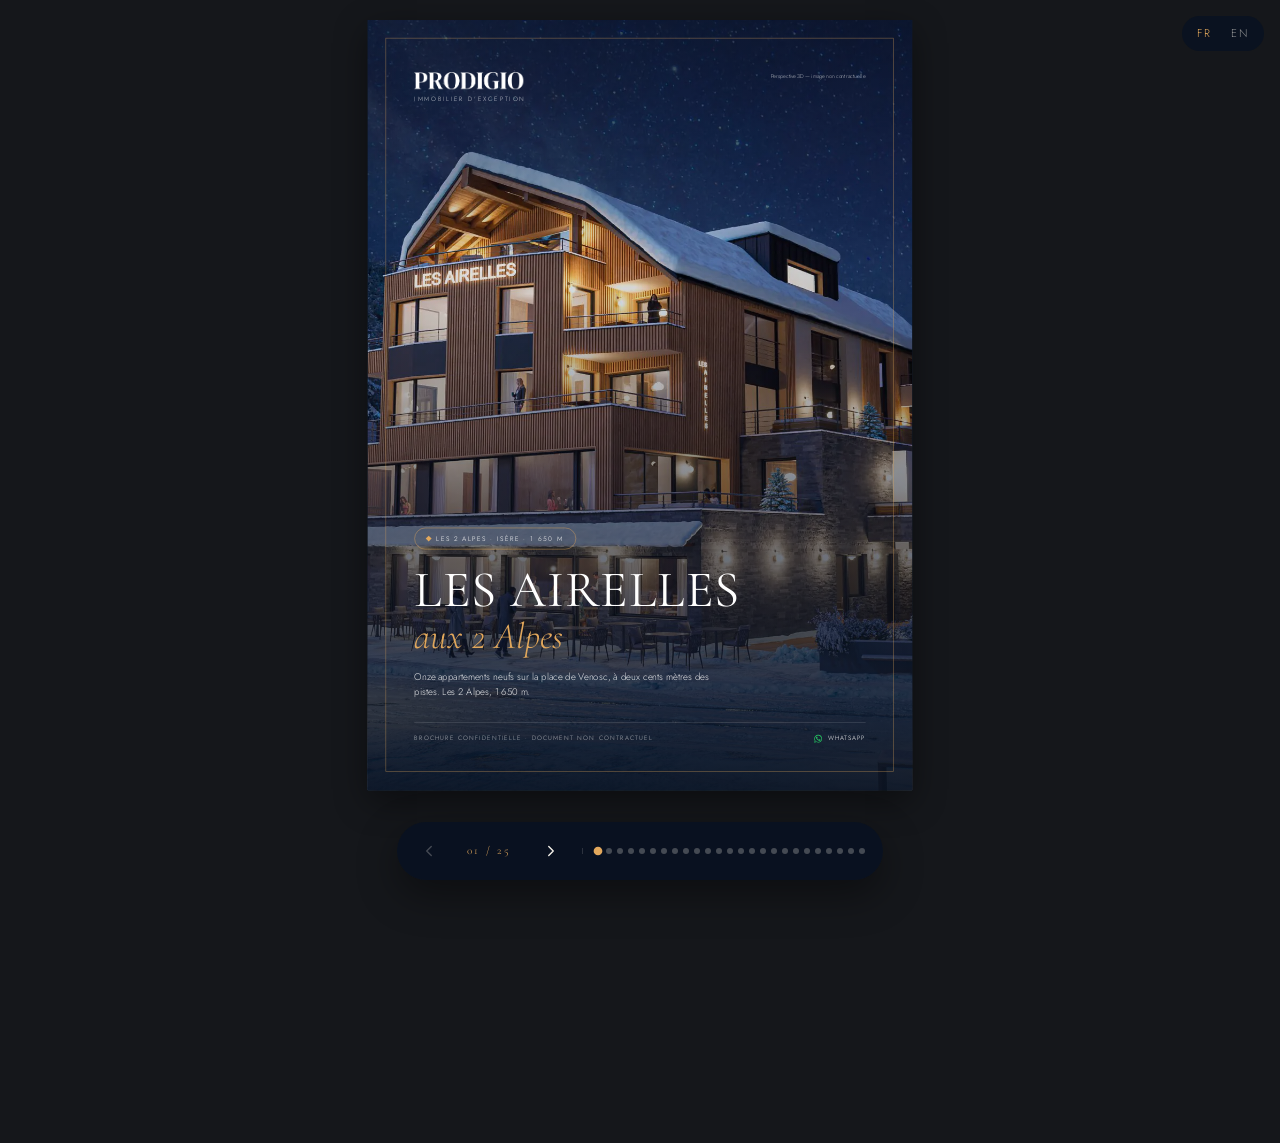
==== commit 761f17f3: "Brochure : pages sombres en bleu nuit profond Fonds #0F1C30 et #12233D (or à 8,1:1 et 7,5:1), voiles" ====
--- a/brochure/index.html
+++ b/brochure/index.html
@@ -15,7 +15,7 @@
 <link href="https://fonts.googleapis.com/css2?family=Cormorant+Garamond:ital,wght@0,300;0,400;0,500;1,300;1,400&family=Jost:wght@300;400;500&display=swap" rel="stylesheet" />
 <!-- Fichier généré par _tools/gen_brochure.py : modifier le script, pas ce fichier. -->
 <style>
-:root{--nuit:#0E141C;--bois:#12100E;--miel:#8C5F24;--cta:#8A5E25;--ambre:#E2A85C;--neige:#FBFAF7;--neige2:#EFEAE3;--encre:#1B1612;--gris:rgba(27,22,18,.62);--ligne:rgba(27,22,18,.14);--serif:'Cormorant Garamond','Times New Roman',serif;--sans:'Jost',-apple-system,sans-serif;--scale:1}
+:root{--nuit:#0F1C30;--bois:#12233D;--miel:#8C5F24;--cta:#8A5E25;--ambre:#E2A85C;--neige:#FBFAF7;--neige2:#EFEAE3;--encre:#1B1612;--gris:rgba(27,22,18,.62);--ligne:rgba(27,22,18,.14);--serif:'Cormorant Garamond','Times New Roman',serif;--sans:'Jost',-apple-system,sans-serif;--scale:1}
 *{box-sizing:border-box;margin:0;padding:0}
 html,body{background:#15171B}
 body{font-family:var(--sans);color:var(--encre);font-size:10.5pt;line-height:1.55;font-weight:300;padding:1.25rem 1rem 6rem;-webkit-font-smoothing:antialiased}
@@ -47,7 +47,7 @@
 /* Couverture */
 .cover{padding:0;color:#fff;background:var(--nuit);--miel:var(--ambre)}
 .cover>img{position:absolute;inset:0;width:100%;height:100%;object-fit:cover}
-.cover::before{content:'';position:absolute;inset:0;background:linear-gradient(to top,rgba(10,12,16,.94) 0%,rgba(10,12,16,.45) 42%,rgba(10,12,16,.1) 68%,rgba(10,12,16,.55) 100%);z-index:1}
+.cover::before{content:'';position:absolute;inset:0;background:linear-gradient(to top,rgba(9,18,33,.94) 0%,rgba(9,18,33,.45) 42%,rgba(9,18,33,.1) 68%,rgba(9,18,33,.55) 100%);z-index:1}
 .cover::after{content:'';position:absolute;inset:7mm;border:1px solid rgba(226,168,92,.45);z-index:2;pointer-events:none}
 .cover__c{position:relative;z-index:3;height:100%;display:flex;flex-direction:column;justify-content:space-between;padding:20mm 18mm 18mm}
 .cover__brand img{width:42mm;height:auto;display:block}
@@ -75,7 +75,7 @@
 /* Avant/après */
 .ba2{display:grid;grid-template-columns:1fr 1fr;gap:3mm;margin:6mm 0}
 .ba2 .photo{aspect-ratio:4/3}
-.tag{position:absolute;left:2.5mm;top:2.5mm;background:rgba(14,20,28,.7);color:#fff;font-size:6.5pt;letter-spacing:.2em;text-transform:uppercase;padding:1mm 2.5mm}
+.tag{position:absolute;left:2.5mm;top:2.5mm;background:rgba(9,18,33,.7);color:#fff;font-size:6.5pt;letter-spacing:.2em;text-transform:uppercase;padding:1mm 2.5mm}
 .cols{display:grid;grid-template-columns:1fr 1fr;gap:8mm}
 /* Stats */
 .stats{display:grid;grid-template-columns:repeat(3,1fr);border-top:1px solid var(--ligne);border-left:1px solid var(--ligne);margin:6mm 0 8mm}
@@ -160,17 +160,17 @@
 .final__legal{position:absolute;left:18mm;right:18mm;bottom:12mm;text-align:center;font-size:6.5pt;color:rgba(246,242,234,.5);z-index:2}
 .back{display:inline-block;margin-top:6mm;font-size:7.5pt;letter-spacing:.2em;text-transform:uppercase;color:rgba(246,242,234,.7)}
 /* Navigation */
-.nav-bar{position:fixed;bottom:1.25rem;left:50%;transform:translateX(-50%);background:rgba(14,20,28,.94);backdrop-filter:blur(14px);-webkit-backdrop-filter:blur(14px);padding:.45rem .6rem;border-radius:100px;display:flex;align-items:center;gap:.35rem;z-index:1000;box-shadow:0 14px 40px rgba(0,0,0,.4)}
+.nav-bar{position:fixed;bottom:1.25rem;left:50%;transform:translateX(-50%);background:rgba(9,18,33,.94);backdrop-filter:blur(14px);-webkit-backdrop-filter:blur(14px);padding:.45rem .6rem;border-radius:100px;display:flex;align-items:center;gap:.35rem;z-index:1000;box-shadow:0 14px 40px rgba(0,0,0,.4)}
 .nav-btn{width:44px;height:44px;display:flex;align-items:center;justify-content:center;background:transparent;border:0;color:#F6F2EA;cursor:pointer;border-radius:50%}
 .nav-btn:hover{background:rgba(246,242,234,.1)}
 .nav-btn:disabled{opacity:.25;cursor:default}
 :focus-visible{outline:2px solid var(--ambre);outline-offset:3px}
 .nav-btn svg{width:18px;height:18px;stroke:currentColor;fill:none;stroke-width:1.8}
-.nav-counter{font-size:.7rem;letter-spacing:.2em;color:var(--ambre);font-family:var(--serif);padding:0 .7rem;min-width:64px;text-align:center}
+.nav-counter{font-size:.7rem;letter-spacing:.2em;color:var(--ambre);font-family:var(--serif);padding:0 .7rem;min-width:64px;text-align:center;white-space:nowrap}
 .nav-dots{display:flex;gap:5px;padding:0 .5rem 0 .75rem;border-left:1px solid rgba(246,242,234,.15);margin-left:.25rem}
 .dot{width:6px;height:6px;border-radius:50%;background:rgba(246,242,234,.25);border:0;cursor:pointer;padding:0}
 .dot.is-active{background:var(--ambre);transform:scale(1.45)}
-.lang{position:fixed;top:1rem;right:1rem;z-index:1000;display:flex;gap:.3rem;background:rgba(14,20,28,.85);padding:.35rem .5rem;border-radius:100px;font-size:.7rem;letter-spacing:.16em}
+.lang{position:fixed;top:1rem;right:1rem;z-index:1000;display:flex;gap:.3rem;background:rgba(9,18,33,.85);padding:.35rem .5rem;border-radius:100px;font-size:.7rem;letter-spacing:.16em}
 .lang a{color:#F6F2EA;text-decoration:none;padding:.2rem .45rem;opacity:.55}
 .lang a.is-active{opacity:1;color:var(--ambre)}
 /* Pages A4 : la dernière photo remplit l'espace libre jusqu'au pied de page */
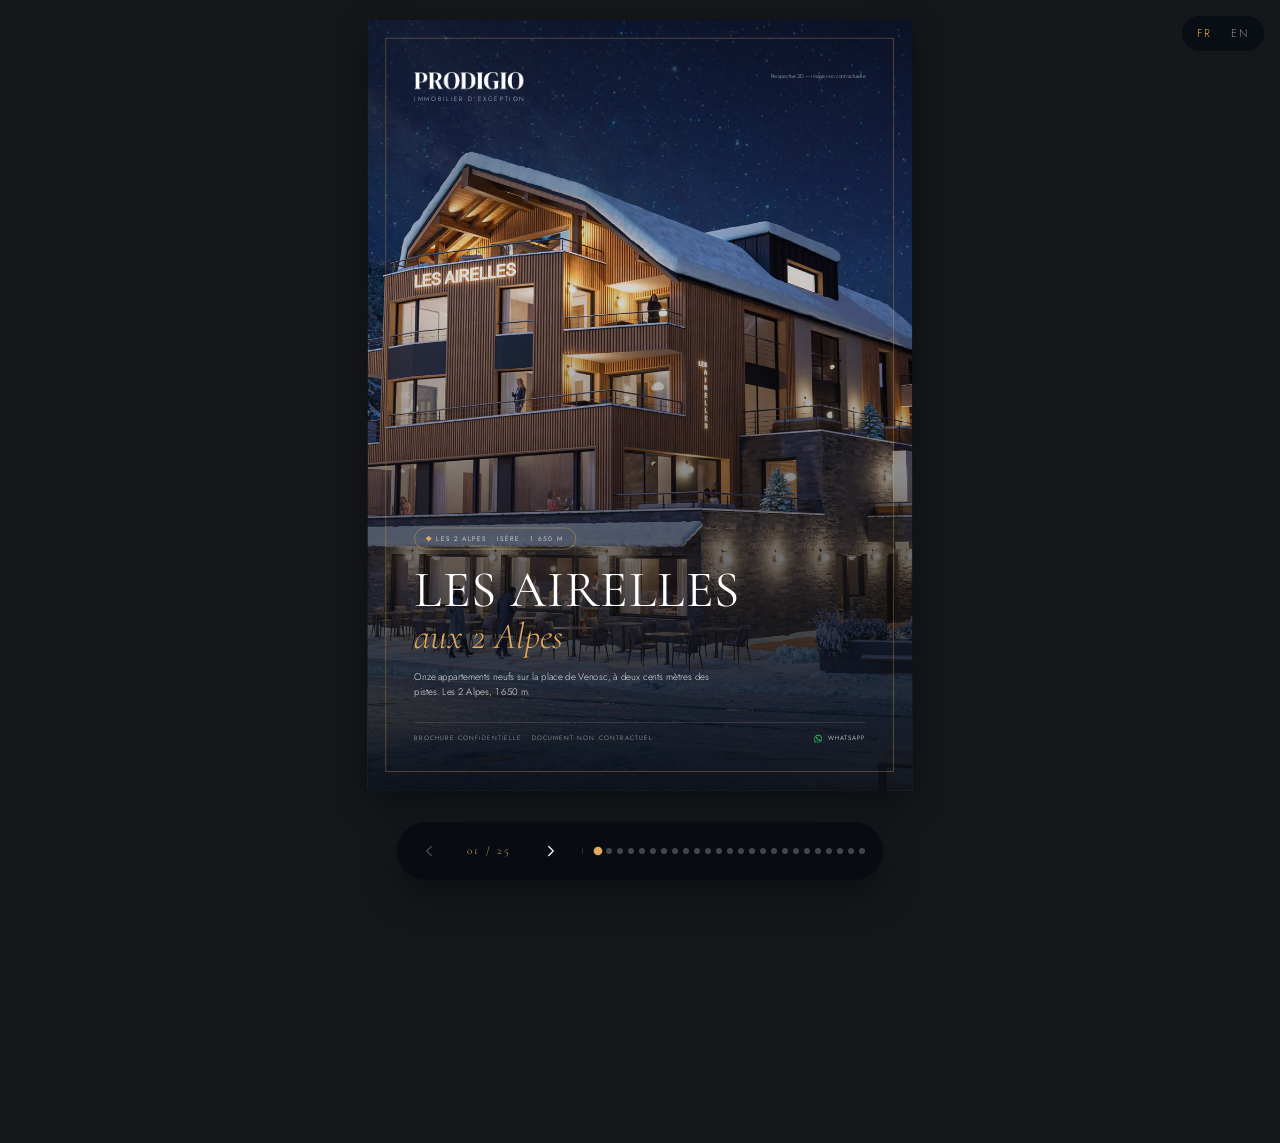
==== commit 9a7c1e33: "Brochure : bleu nuit plus profond, aligné sur la landing Co-Authored-By: Claude Opus 5.5 <noreply@an" ====
--- a/brochure/index.html
+++ b/brochure/index.html
@@ -15,7 +15,7 @@
 <link href="https://fonts.googleapis.com/css2?family=Cormorant+Garamond:ital,wght@0,300;0,400;0,500;1,300;1,400&family=Jost:wght@300;400;500&display=swap" rel="stylesheet" />
 <!-- Fichier généré par _tools/gen_brochure.py : modifier le script, pas ce fichier. -->
 <style>
-:root{--nuit:#0F1C30;--bois:#12233D;--miel:#8C5F24;--cta:#8A5E25;--ambre:#E2A85C;--neige:#FBFAF7;--neige2:#EFEAE3;--encre:#1B1612;--gris:rgba(27,22,18,.62);--ligne:rgba(27,22,18,.14);--serif:'Cormorant Garamond','Times New Roman',serif;--sans:'Jost',-apple-system,sans-serif;--scale:1}
+:root{--nuit:#0B1019;--bois:#0E141C;--miel:#8C5F24;--cta:#8A5E25;--ambre:#E2A85C;--neige:#FBFAF7;--neige2:#EFEAE3;--encre:#1B1612;--gris:rgba(27,22,18,.62);--ligne:rgba(27,22,18,.14);--serif:'Cormorant Garamond','Times New Roman',serif;--sans:'Jost',-apple-system,sans-serif;--scale:1}
 *{box-sizing:border-box;margin:0;padding:0}
 html,body{background:#15171B}
 body{font-family:var(--sans);color:var(--encre);font-size:10.5pt;line-height:1.55;font-weight:300;padding:1.25rem 1rem 6rem;-webkit-font-smoothing:antialiased}
@@ -47,7 +47,7 @@
 /* Couverture */
 .cover{padding:0;color:#fff;background:var(--nuit);--miel:var(--ambre)}
 .cover>img{position:absolute;inset:0;width:100%;height:100%;object-fit:cover}
-.cover::before{content:'';position:absolute;inset:0;background:linear-gradient(to top,rgba(9,18,33,.94) 0%,rgba(9,18,33,.45) 42%,rgba(9,18,33,.1) 68%,rgba(9,18,33,.55) 100%);z-index:1}
+.cover::before{content:'';position:absolute;inset:0;background:linear-gradient(to top,rgba(8,12,19,.94) 0%,rgba(8,12,19,.45) 42%,rgba(8,12,19,.1) 68%,rgba(8,12,19,.55) 100%);z-index:1}
 .cover::after{content:'';position:absolute;inset:7mm;border:1px solid rgba(226,168,92,.45);z-index:2;pointer-events:none}
 .cover__c{position:relative;z-index:3;height:100%;display:flex;flex-direction:column;justify-content:space-between;padding:20mm 18mm 18mm}
 .cover__brand img{width:42mm;height:auto;display:block}
@@ -75,7 +75,7 @@
 /* Avant/après */
 .ba2{display:grid;grid-template-columns:1fr 1fr;gap:3mm;margin:6mm 0}
 .ba2 .photo{aspect-ratio:4/3}
-.tag{position:absolute;left:2.5mm;top:2.5mm;background:rgba(9,18,33,.7);color:#fff;font-size:6.5pt;letter-spacing:.2em;text-transform:uppercase;padding:1mm 2.5mm}
+.tag{position:absolute;left:2.5mm;top:2.5mm;background:rgba(8,12,19,.7);color:#fff;font-size:6.5pt;letter-spacing:.2em;text-transform:uppercase;padding:1mm 2.5mm}
 .cols{display:grid;grid-template-columns:1fr 1fr;gap:8mm}
 /* Stats */
 .stats{display:grid;grid-template-columns:repeat(3,1fr);border-top:1px solid var(--ligne);border-left:1px solid var(--ligne);margin:6mm 0 8mm}
@@ -160,7 +160,7 @@
 .final__legal{position:absolute;left:18mm;right:18mm;bottom:12mm;text-align:center;font-size:6.5pt;color:rgba(246,242,234,.5);z-index:2}
 .back{display:inline-block;margin-top:6mm;font-size:7.5pt;letter-spacing:.2em;text-transform:uppercase;color:rgba(246,242,234,.7)}
 /* Navigation */
-.nav-bar{position:fixed;bottom:1.25rem;left:50%;transform:translateX(-50%);background:rgba(9,18,33,.94);backdrop-filter:blur(14px);-webkit-backdrop-filter:blur(14px);padding:.45rem .6rem;border-radius:100px;display:flex;align-items:center;gap:.35rem;z-index:1000;box-shadow:0 14px 40px rgba(0,0,0,.4)}
+.nav-bar{position:fixed;bottom:1.25rem;left:50%;transform:translateX(-50%);background:rgba(8,12,19,.94);backdrop-filter:blur(14px);-webkit-backdrop-filter:blur(14px);padding:.45rem .6rem;border-radius:100px;display:flex;align-items:center;gap:.35rem;z-index:1000;box-shadow:0 14px 40px rgba(0,0,0,.4)}
 .nav-btn{width:44px;height:44px;display:flex;align-items:center;justify-content:center;background:transparent;border:0;color:#F6F2EA;cursor:pointer;border-radius:50%}
 .nav-btn:hover{background:rgba(246,242,234,.1)}
 .nav-btn:disabled{opacity:.25;cursor:default}
@@ -170,7 +170,7 @@
 .nav-dots{display:flex;gap:5px;padding:0 .5rem 0 .75rem;border-left:1px solid rgba(246,242,234,.15);margin-left:.25rem}
 .dot{width:6px;height:6px;border-radius:50%;background:rgba(246,242,234,.25);border:0;cursor:pointer;padding:0}
 .dot.is-active{background:var(--ambre);transform:scale(1.45)}
-.lang{position:fixed;top:1rem;right:1rem;z-index:1000;display:flex;gap:.3rem;background:rgba(9,18,33,.85);padding:.35rem .5rem;border-radius:100px;font-size:.7rem;letter-spacing:.16em}
+.lang{position:fixed;top:1rem;right:1rem;z-index:1000;display:flex;gap:.3rem;background:rgba(8,12,19,.85);padding:.35rem .5rem;border-radius:100px;font-size:.7rem;letter-spacing:.16em}
 .lang a{color:#F6F2EA;text-decoration:none;padding:.2rem .45rem;opacity:.55}
 .lang a.is-active{opacity:1;color:var(--ambre)}
 /* Pages A4 : la dernière photo remplit l'espace libre jusqu'au pied de page */
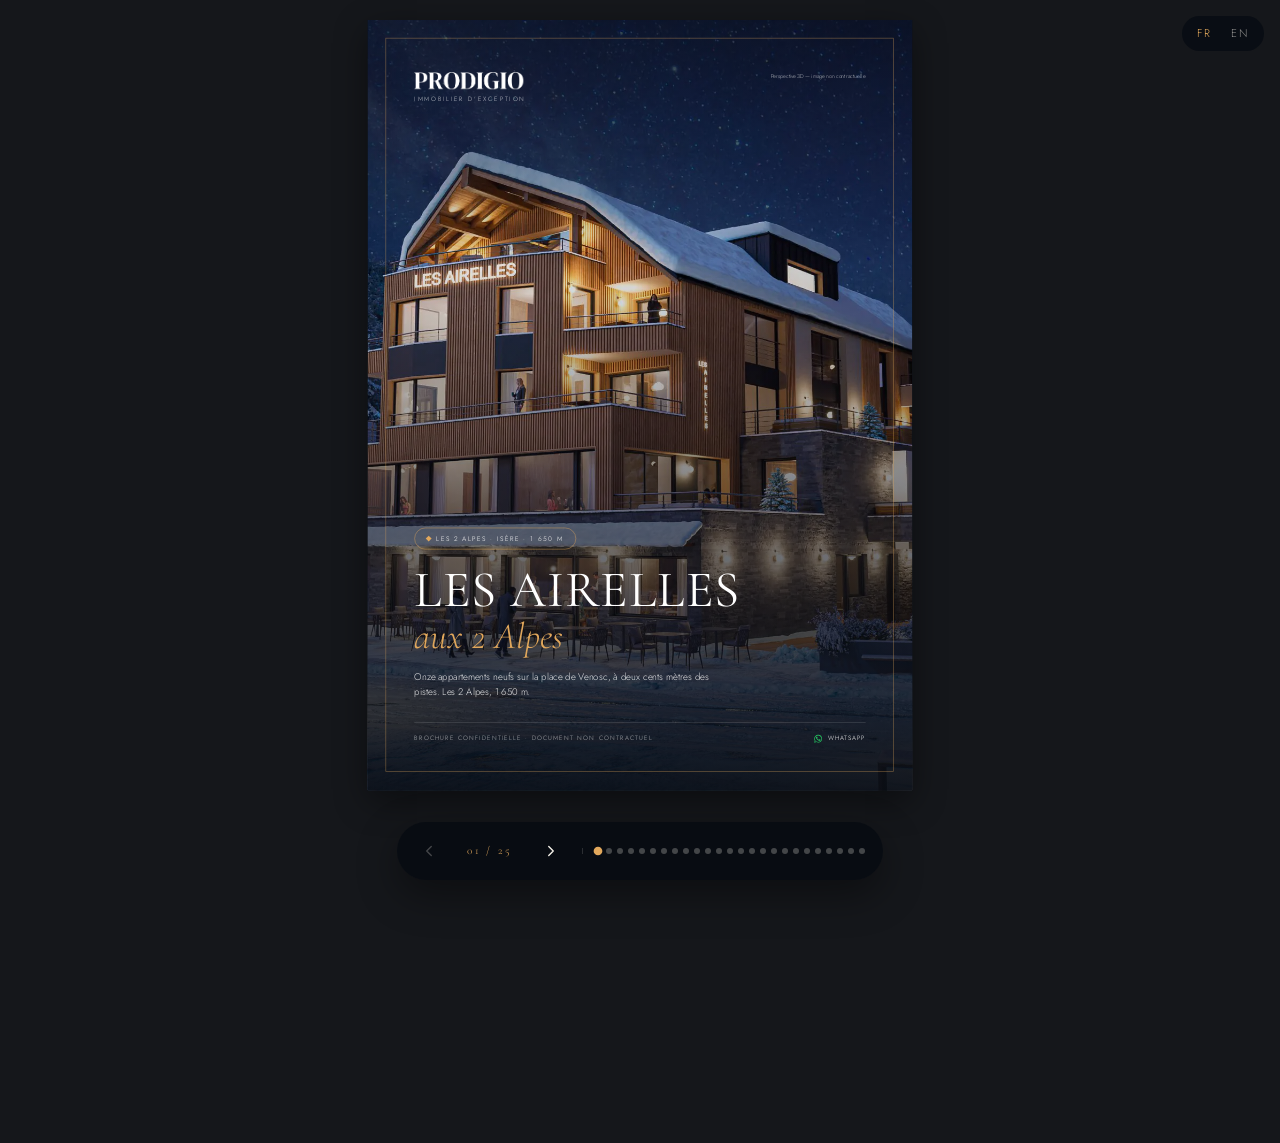
==== commit 98f343dd: "Brochure : bouton WhatsApp sur deux lignes en mobile Co-Authored-By: Claude Opus 5.5 <noreply@anthro" ====
--- a/brochure/index.html
+++ b/brochure/index.html
@@ -205,7 +205,8 @@
   th:nth-child(5),td:nth-child(5){display:none}
   .final{min-height:80vh}
   .final__legal{position:static;margin-top:8mm}
-  .page-contact{bottom:9mm}
+  .page-contact{bottom:8mm;white-space:normal;text-align:center;line-height:1.4;width:max-content;max-width:calc(100% - 14mm);justify-content:center}
+  .brand-foot,.page-num{display:none}
   .nav-dots{display:none}
 }
 @media print{
@@ -240,7 +241,7 @@
   <p class="body">Sur la place de Venosc, cœur historique des 2 Alpes, l'ancien hôtel Les Airelles devient une résidence de onze appartements neufs. Pierre naturelle, chêne, bois sculpté, et de grandes baies ouvertes sur les sommets.</p>
   <div class="mstats"><div><strong>200 m</strong><span>des pistes</span></div><div><strong>11</strong><span>appartements</span></div><div><strong>3 600 m</strong><span>le glacier</span></div></div>
 </div>
-<div class="brand-foot">LES AIRELLES</div><a class="page-contact" href="https://wa.me/33668680407" target="_blank" rel="noopener noreferrer"><svg viewBox="0 0 24 24" aria-hidden="true"><path d="M12 2C6.5 2 2 6.5 2 12c0 1.8.5 3.4 1.3 4.9L2 22l5.3-1.4c1.4.8 3 1.2 4.7 1.2 5.5 0 10-4.5 10-10S17.5 2 12 2zm0 18.2c-1.5 0-3-.4-4.3-1.2l-.3-.2-3.2.8.9-3.1-.2-.3c-.8-1.3-1.3-2.8-1.3-4.4C3.6 7.4 7.4 3.6 12 3.6s8.4 3.8 8.4 8.4-3.8 8.2-8.4 8.2z"/><path d="M17.5 14.4c-.3-.2-1.7-.9-2-1-.3-.1-.4-.2-.6.1-.2.3-.7.9-.9 1.1-.2.2-.3.2-.6.1-.3-.2-1.2-.5-2.3-1.4-.9-.8-1.4-1.7-1.6-2-.2-.3 0-.5.1-.6l.5-.5c.1-.2.2-.3.3-.5 0-.2 0-.4-.1-.5l-.9-2.1c-.2-.5-.4-.5-.6-.5h-.5c-.2 0-.5.1-.7.3-.3.3-1 .9-1 2.3s1 2.7 1.2 2.9c.1.2 2 3.1 5 4.3.7.3 1.2.5 1.6.6.7.2 1.3.2 1.8.1.6-.1 1.7-.7 1.9-1.4.2-.7.2-1.2.2-1.4-.1-.1-.3-.2-.6-.3z"/></svg>Une question ? Discutons sur WhatsApp</a><div class="page-num">02</div>
+<div class="brand-foot">LES AIRELLES</div><a class="page-contact" href="https://wa.me/33668680407" target="_blank" rel="noopener noreferrer"><svg viewBox="0 0 24 24" aria-hidden="true"><path d="M12 2C6.5 2 2 6.5 2 12c0 1.8.5 3.4 1.3 4.9L2 22l5.3-1.4c1.4.8 3 1.2 4.7 1.2 5.5 0 10-4.5 10-10S17.5 2 12 2zm0 18.2c-1.5 0-3-.4-4.3-1.2l-.3-.2-3.2.8.9-3.1-.2-.3c-.8-1.3-1.3-2.8-1.3-4.4C3.6 7.4 7.4 3.6 12 3.6s8.4 3.8 8.4 8.4-3.8 8.2-8.4 8.2z"/><path d="M17.5 14.4c-.3-.2-1.7-.9-2-1-.3-.1-.4-.2-.6.1-.2.3-.7.9-.9 1.1-.2.2-.3.2-.6.1-.3-.2-1.2-.5-2.3-1.4-.9-.8-1.4-1.7-1.6-2-.2-.3 0-.5.1-.6l.5-.5c.1-.2.2-.3.3-.5 0-.2 0-.4-.1-.5l-.9-2.1c-.2-.5-.4-.5-.6-.5h-.5c-.2 0-.5.1-.7.3-.3.3-1 .9-1 2.3s1 2.7 1.2 2.9c.1.2 2 3.1 5 4.3.7.3 1.2.5 1.6.6.7.2 1.3.2 1.8.1.6-.1 1.7-.7 1.9-1.4.2-.7.2-1.2.2-1.4-.1-.1-.3-.2-.6-.3z"/></svg>Contactez-nous / Prendre RDV pour une visite</a><div class="page-num">02</div>
 </section>
 <section class="page" data-page="3">
 <div class="eyebrow">Le lieu</div>
@@ -251,7 +252,7 @@
 </div>
 <div class="cols"><p class="body">La place de Venosc est le cœur historique des 2 Alpes : les terrasses, les restaurants, les boutiques, et les remontées à deux cents mètres. Tout le monde rêve d'y habiter. Il n'y avait jamais rien à vendre.</p><p class="body">L'ancien hôtel Les Airelles est entièrement repensé en une résidence de seulement onze appartements neufs. Le bâtiment est surélevé, reçoit une toiture neuve et des façades en bois et en pierre.</p></div>
 <div class="photo grow" style="height:62mm;margin-top:2mm"><img src="/assets/img/station-ete-1000.webp" alt="" loading="lazy" /></div>
-<div class="brand-foot">LES AIRELLES</div><a class="page-contact" href="https://wa.me/33668680407" target="_blank" rel="noopener noreferrer"><svg viewBox="0 0 24 24" aria-hidden="true"><path d="M12 2C6.5 2 2 6.5 2 12c0 1.8.5 3.4 1.3 4.9L2 22l5.3-1.4c1.4.8 3 1.2 4.7 1.2 5.5 0 10-4.5 10-10S17.5 2 12 2zm0 18.2c-1.5 0-3-.4-4.3-1.2l-.3-.2-3.2.8.9-3.1-.2-.3c-.8-1.3-1.3-2.8-1.3-4.4C3.6 7.4 7.4 3.6 12 3.6s8.4 3.8 8.4 8.4-3.8 8.2-8.4 8.2z"/><path d="M17.5 14.4c-.3-.2-1.7-.9-2-1-.3-.1-.4-.2-.6.1-.2.3-.7.9-.9 1.1-.2.2-.3.2-.6.1-.3-.2-1.2-.5-2.3-1.4-.9-.8-1.4-1.7-1.6-2-.2-.3 0-.5.1-.6l.5-.5c.1-.2.2-.3.3-.5 0-.2 0-.4-.1-.5l-.9-2.1c-.2-.5-.4-.5-.6-.5h-.5c-.2 0-.5.1-.7.3-.3.3-1 .9-1 2.3s1 2.7 1.2 2.9c.1.2 2 3.1 5 4.3.7.3 1.2.5 1.6.6.7.2 1.3.2 1.8.1.6-.1 1.7-.7 1.9-1.4.2-.7.2-1.2.2-1.4-.1-.1-.3-.2-.6-.3z"/></svg>Une question ? Discutons sur WhatsApp</a><div class="page-num">03</div>
+<div class="brand-foot">LES AIRELLES</div><a class="page-contact" href="https://wa.me/33668680407" target="_blank" rel="noopener noreferrer"><svg viewBox="0 0 24 24" aria-hidden="true"><path d="M12 2C6.5 2 2 6.5 2 12c0 1.8.5 3.4 1.3 4.9L2 22l5.3-1.4c1.4.8 3 1.2 4.7 1.2 5.5 0 10-4.5 10-10S17.5 2 12 2zm0 18.2c-1.5 0-3-.4-4.3-1.2l-.3-.2-3.2.8.9-3.1-.2-.3c-.8-1.3-1.3-2.8-1.3-4.4C3.6 7.4 7.4 3.6 12 3.6s8.4 3.8 8.4 8.4-3.8 8.2-8.4 8.2z"/><path d="M17.5 14.4c-.3-.2-1.7-.9-2-1-.3-.1-.4-.2-.6.1-.2.3-.7.9-.9 1.1-.2.2-.3.2-.6.1-.3-.2-1.2-.5-2.3-1.4-.9-.8-1.4-1.7-1.6-2-.2-.3 0-.5.1-.6l.5-.5c.1-.2.2-.3.3-.5 0-.2 0-.4-.1-.5l-.9-2.1c-.2-.5-.4-.5-.6-.5h-.5c-.2 0-.5.1-.7.3-.3.3-1 .9-1 2.3s1 2.7 1.2 2.9c.1.2 2 3.1 5 4.3.7.3 1.2.5 1.6.6.7.2 1.3.2 1.8.1.6-.1 1.7-.7 1.9-1.4.2-.7.2-1.2.2-1.4-.1-.1-.3-.2-.6-.3z"/></svg>Contactez-nous / Prendre RDV pour une visite</a><div class="page-num">03</div>
 </section>
 <section class="page" data-page="4">
 <div class="eyebrow">Le projet en chiffres</div>
@@ -260,7 +261,7 @@
 <div class="h3">Pour chaque appartement</div>
 <ul class="checks"><li>Un casier à ski et une cave</li><li>Pierre naturelle, parquet en chêne, bois sculpté</li><li>Cuisine équipée</li><li>Presque tous avec terrasse</li><li>Parking couvert juste en face</li><li>Conciergerie pour la location</li></ul>
 <div class="photo grow" style="height:78mm;margin-top:6mm"><img src="/assets/img/feu-cheminee-1280.webp" alt="" loading="lazy" /></div>
-<div class="brand-foot">LES AIRELLES</div><a class="page-contact" href="https://wa.me/33668680407" target="_blank" rel="noopener noreferrer"><svg viewBox="0 0 24 24" aria-hidden="true"><path d="M12 2C6.5 2 2 6.5 2 12c0 1.8.5 3.4 1.3 4.9L2 22l5.3-1.4c1.4.8 3 1.2 4.7 1.2 5.5 0 10-4.5 10-10S17.5 2 12 2zm0 18.2c-1.5 0-3-.4-4.3-1.2l-.3-.2-3.2.8.9-3.1-.2-.3c-.8-1.3-1.3-2.8-1.3-4.4C3.6 7.4 7.4 3.6 12 3.6s8.4 3.8 8.4 8.4-3.8 8.2-8.4 8.2z"/><path d="M17.5 14.4c-.3-.2-1.7-.9-2-1-.3-.1-.4-.2-.6.1-.2.3-.7.9-.9 1.1-.2.2-.3.2-.6.1-.3-.2-1.2-.5-2.3-1.4-.9-.8-1.4-1.7-1.6-2-.2-.3 0-.5.1-.6l.5-.5c.1-.2.2-.3.3-.5 0-.2 0-.4-.1-.5l-.9-2.1c-.2-.5-.4-.5-.6-.5h-.5c-.2 0-.5.1-.7.3-.3.3-1 .9-1 2.3s1 2.7 1.2 2.9c.1.2 2 3.1 5 4.3.7.3 1.2.5 1.6.6.7.2 1.3.2 1.8.1.6-.1 1.7-.7 1.9-1.4.2-.7.2-1.2.2-1.4-.1-.1-.3-.2-.6-.3z"/></svg>Une question ? Discutons sur WhatsApp</a><div class="page-num">04</div>
+<div class="brand-foot">LES AIRELLES</div><a class="page-contact" href="https://wa.me/33668680407" target="_blank" rel="noopener noreferrer"><svg viewBox="0 0 24 24" aria-hidden="true"><path d="M12 2C6.5 2 2 6.5 2 12c0 1.8.5 3.4 1.3 4.9L2 22l5.3-1.4c1.4.8 3 1.2 4.7 1.2 5.5 0 10-4.5 10-10S17.5 2 12 2zm0 18.2c-1.5 0-3-.4-4.3-1.2l-.3-.2-3.2.8.9-3.1-.2-.3c-.8-1.3-1.3-2.8-1.3-4.4C3.6 7.4 7.4 3.6 12 3.6s8.4 3.8 8.4 8.4-3.8 8.2-8.4 8.2z"/><path d="M17.5 14.4c-.3-.2-1.7-.9-2-1-.3-.1-.4-.2-.6.1-.2.3-.7.9-.9 1.1-.2.2-.3.2-.6.1-.3-.2-1.2-.5-2.3-1.4-.9-.8-1.4-1.7-1.6-2-.2-.3 0-.5.1-.6l.5-.5c.1-.2.2-.3.3-.5 0-.2 0-.4-.1-.5l-.9-2.1c-.2-.5-.4-.5-.6-.5h-.5c-.2 0-.5.1-.7.3-.3.3-1 .9-1 2.3s1 2.7 1.2 2.9c.1.2 2 3.1 5 4.3.7.3 1.2.5 1.6.6.7.2 1.3.2 1.8.1.6-.1 1.7-.7 1.9-1.4.2-.7.2-1.2.2-1.4-.1-.1-.3-.2-.6-.3z"/></svg>Contactez-nous / Prendre RDV pour une visite</a><div class="page-num">04</div>
 </section>
 <section class="page page--dark" data-page="5">
 <div class="eyebrow">L'architecture</div>
@@ -268,7 +269,7 @@
 <p class="body" style="max-width:140mm">Une façade de chalet contemporain : bardage bois, soubassement en pierre, grands balcons. La nuit, sous la neige, la résidence s'allume au cœur de la station.</p>
 <div class="photo persp" data-p="Perspective 3D — image non contractuelle" style="height:118mm;margin-top:4mm"><img src="/assets/img/facade-nuit-1920.webp" alt="" loading="lazy" /></div>
 <div class="photo grow" style="height:52mm;margin-top:4mm"><img src="/assets/img/aube-sommets-1280.webp" alt="" loading="lazy" /></div>
-<div class="brand-foot">LES AIRELLES</div><a class="page-contact" href="https://wa.me/33668680407" target="_blank" rel="noopener noreferrer"><svg viewBox="0 0 24 24" aria-hidden="true"><path d="M12 2C6.5 2 2 6.5 2 12c0 1.8.5 3.4 1.3 4.9L2 22l5.3-1.4c1.4.8 3 1.2 4.7 1.2 5.5 0 10-4.5 10-10S17.5 2 12 2zm0 18.2c-1.5 0-3-.4-4.3-1.2l-.3-.2-3.2.8.9-3.1-.2-.3c-.8-1.3-1.3-2.8-1.3-4.4C3.6 7.4 7.4 3.6 12 3.6s8.4 3.8 8.4 8.4-3.8 8.2-8.4 8.2z"/><path d="M17.5 14.4c-.3-.2-1.7-.9-2-1-.3-.1-.4-.2-.6.1-.2.3-.7.9-.9 1.1-.2.2-.3.2-.6.1-.3-.2-1.2-.5-2.3-1.4-.9-.8-1.4-1.7-1.6-2-.2-.3 0-.5.1-.6l.5-.5c.1-.2.2-.3.3-.5 0-.2 0-.4-.1-.5l-.9-2.1c-.2-.5-.4-.5-.6-.5h-.5c-.2 0-.5.1-.7.3-.3.3-1 .9-1 2.3s1 2.7 1.2 2.9c.1.2 2 3.1 5 4.3.7.3 1.2.5 1.6.6.7.2 1.3.2 1.8.1.6-.1 1.7-.7 1.9-1.4.2-.7.2-1.2.2-1.4-.1-.1-.3-.2-.6-.3z"/></svg>Une question ? Discutons sur WhatsApp</a><div class="page-num">05</div>
+<div class="brand-foot">LES AIRELLES</div><a class="page-contact" href="https://wa.me/33668680407" target="_blank" rel="noopener noreferrer"><svg viewBox="0 0 24 24" aria-hidden="true"><path d="M12 2C6.5 2 2 6.5 2 12c0 1.8.5 3.4 1.3 4.9L2 22l5.3-1.4c1.4.8 3 1.2 4.7 1.2 5.5 0 10-4.5 10-10S17.5 2 12 2zm0 18.2c-1.5 0-3-.4-4.3-1.2l-.3-.2-3.2.8.9-3.1-.2-.3c-.8-1.3-1.3-2.8-1.3-4.4C3.6 7.4 7.4 3.6 12 3.6s8.4 3.8 8.4 8.4-3.8 8.2-8.4 8.2z"/><path d="M17.5 14.4c-.3-.2-1.7-.9-2-1-.3-.1-.4-.2-.6.1-.2.3-.7.9-.9 1.1-.2.2-.3.2-.6.1-.3-.2-1.2-.5-2.3-1.4-.9-.8-1.4-1.7-1.6-2-.2-.3 0-.5.1-.6l.5-.5c.1-.2.2-.3.3-.5 0-.2 0-.4-.1-.5l-.9-2.1c-.2-.5-.4-.5-.6-.5h-.5c-.2 0-.5.1-.7.3-.3.3-1 .9-1 2.3s1 2.7 1.2 2.9c.1.2 2 3.1 5 4.3.7.3 1.2.5 1.6.6.7.2 1.3.2 1.8.1.6-.1 1.7-.7 1.9-1.4.2-.7.2-1.2.2-1.4-.1-.1-.3-.2-.6-.3z"/></svg>Contactez-nous / Prendre RDV pour une visite</a><div class="page-num">05</div>
 </section>
 <section class="page" data-page="6">
 <div class="eyebrow">L'intérieur</div>
@@ -277,7 +278,7 @@
 <div class="photo persp" data-p="Perspective 3D — image non contractuelle" style="height:112mm;margin-top:3mm"><img src="/assets/img/sejour-1920.webp" alt="" loading="lazy" /></div>
 <div class="mat"><div><strong>Pierre naturelle</strong><span>Murs et détails</span></div><div><strong>Chêne massif</strong><span>Parquet naturel</span></div><div><strong>Bois sculpté</strong><span>Décor de montagne</span></div><div><strong>Grandes baies</strong><span>Ouvertes sur les sommets</span></div></div>
 <div class="cols grow" style="margin-top:5mm;gap:4mm"><div class="photo" style="height:40mm"><img src="/assets/img/chalet-feu-828.webp" alt="" loading="lazy" /></div><div class="photo" style="height:40mm"><img src="/assets/img/fenetre-bois-828.webp" alt="" loading="lazy" /></div></div>
-<div class="brand-foot">LES AIRELLES</div><a class="page-contact" href="https://wa.me/33668680407" target="_blank" rel="noopener noreferrer"><svg viewBox="0 0 24 24" aria-hidden="true"><path d="M12 2C6.5 2 2 6.5 2 12c0 1.8.5 3.4 1.3 4.9L2 22l5.3-1.4c1.4.8 3 1.2 4.7 1.2 5.5 0 10-4.5 10-10S17.5 2 12 2zm0 18.2c-1.5 0-3-.4-4.3-1.2l-.3-.2-3.2.8.9-3.1-.2-.3c-.8-1.3-1.3-2.8-1.3-4.4C3.6 7.4 7.4 3.6 12 3.6s8.4 3.8 8.4 8.4-3.8 8.2-8.4 8.2z"/><path d="M17.5 14.4c-.3-.2-1.7-.9-2-1-.3-.1-.4-.2-.6.1-.2.3-.7.9-.9 1.1-.2.2-.3.2-.6.1-.3-.2-1.2-.5-2.3-1.4-.9-.8-1.4-1.7-1.6-2-.2-.3 0-.5.1-.6l.5-.5c.1-.2.2-.3.3-.5 0-.2 0-.4-.1-.5l-.9-2.1c-.2-.5-.4-.5-.6-.5h-.5c-.2 0-.5.1-.7.3-.3.3-1 .9-1 2.3s1 2.7 1.2 2.9c.1.2 2 3.1 5 4.3.7.3 1.2.5 1.6.6.7.2 1.3.2 1.8.1.6-.1 1.7-.7 1.9-1.4.2-.7.2-1.2.2-1.4-.1-.1-.3-.2-.6-.3z"/></svg>Une question ? Discutons sur WhatsApp</a><div class="page-num">06</div>
+<div class="brand-foot">LES AIRELLES</div><a class="page-contact" href="https://wa.me/33668680407" target="_blank" rel="noopener noreferrer"><svg viewBox="0 0 24 24" aria-hidden="true"><path d="M12 2C6.5 2 2 6.5 2 12c0 1.8.5 3.4 1.3 4.9L2 22l5.3-1.4c1.4.8 3 1.2 4.7 1.2 5.5 0 10-4.5 10-10S17.5 2 12 2zm0 18.2c-1.5 0-3-.4-4.3-1.2l-.3-.2-3.2.8.9-3.1-.2-.3c-.8-1.3-1.3-2.8-1.3-4.4C3.6 7.4 7.4 3.6 12 3.6s8.4 3.8 8.4 8.4-3.8 8.2-8.4 8.2z"/><path d="M17.5 14.4c-.3-.2-1.7-.9-2-1-.3-.1-.4-.2-.6.1-.2.3-.7.9-.9 1.1-.2.2-.3.2-.6.1-.3-.2-1.2-.5-2.3-1.4-.9-.8-1.4-1.7-1.6-2-.2-.3 0-.5.1-.6l.5-.5c.1-.2.2-.3.3-.5 0-.2 0-.4-.1-.5l-.9-2.1c-.2-.5-.4-.5-.6-.5h-.5c-.2 0-.5.1-.7.3-.3.3-1 .9-1 2.3s1 2.7 1.2 2.9c.1.2 2 3.1 5 4.3.7.3 1.2.5 1.6.6.7.2 1.3.2 1.8.1.6-.1 1.7-.7 1.9-1.4.2-.7.2-1.2.2-1.4-.1-.1-.3-.2-.6-.3z"/></svg>Contactez-nous / Prendre RDV pour une visite</a><div class="page-num">06</div>
 </section>
 <section class="page" data-page="7">
 <div class="eyebrow">Les chambres</div>
@@ -287,7 +288,7 @@
 <p class="cap">Une chambre, le sommet dans la fenêtre</p>
 <div class="photo grow persp" data-p="Perspective 3D — image non contractuelle" style="height:96mm;margin-top:4mm"><img src="/assets/img/coin-montagne-1920.webp" alt="" loading="lazy" /></div>
 <p class="cap">Le coin montagne, pour les enfants</p>
-<div class="brand-foot">LES AIRELLES</div><a class="page-contact" href="https://wa.me/33668680407" target="_blank" rel="noopener noreferrer"><svg viewBox="0 0 24 24" aria-hidden="true"><path d="M12 2C6.5 2 2 6.5 2 12c0 1.8.5 3.4 1.3 4.9L2 22l5.3-1.4c1.4.8 3 1.2 4.7 1.2 5.5 0 10-4.5 10-10S17.5 2 12 2zm0 18.2c-1.5 0-3-.4-4.3-1.2l-.3-.2-3.2.8.9-3.1-.2-.3c-.8-1.3-1.3-2.8-1.3-4.4C3.6 7.4 7.4 3.6 12 3.6s8.4 3.8 8.4 8.4-3.8 8.2-8.4 8.2z"/><path d="M17.5 14.4c-.3-.2-1.7-.9-2-1-.3-.1-.4-.2-.6.1-.2.3-.7.9-.9 1.1-.2.2-.3.2-.6.1-.3-.2-1.2-.5-2.3-1.4-.9-.8-1.4-1.7-1.6-2-.2-.3 0-.5.1-.6l.5-.5c.1-.2.2-.3.3-.5 0-.2 0-.4-.1-.5l-.9-2.1c-.2-.5-.4-.5-.6-.5h-.5c-.2 0-.5.1-.7.3-.3.3-1 .9-1 2.3s1 2.7 1.2 2.9c.1.2 2 3.1 5 4.3.7.3 1.2.5 1.6.6.7.2 1.3.2 1.8.1.6-.1 1.7-.7 1.9-1.4.2-.7.2-1.2.2-1.4-.1-.1-.3-.2-.6-.3z"/></svg>Une question ? Discutons sur WhatsApp</a><div class="page-num">07</div>
+<div class="brand-foot">LES AIRELLES</div><a class="page-contact" href="https://wa.me/33668680407" target="_blank" rel="noopener noreferrer"><svg viewBox="0 0 24 24" aria-hidden="true"><path d="M12 2C6.5 2 2 6.5 2 12c0 1.8.5 3.4 1.3 4.9L2 22l5.3-1.4c1.4.8 3 1.2 4.7 1.2 5.5 0 10-4.5 10-10S17.5 2 12 2zm0 18.2c-1.5 0-3-.4-4.3-1.2l-.3-.2-3.2.8.9-3.1-.2-.3c-.8-1.3-1.3-2.8-1.3-4.4C3.6 7.4 7.4 3.6 12 3.6s8.4 3.8 8.4 8.4-3.8 8.2-8.4 8.2z"/><path d="M17.5 14.4c-.3-.2-1.7-.9-2-1-.3-.1-.4-.2-.6.1-.2.3-.7.9-.9 1.1-.2.2-.3.2-.6.1-.3-.2-1.2-.5-2.3-1.4-.9-.8-1.4-1.7-1.6-2-.2-.3 0-.5.1-.6l.5-.5c.1-.2.2-.3.3-.5 0-.2 0-.4-.1-.5l-.9-2.1c-.2-.5-.4-.5-.6-.5h-.5c-.2 0-.5.1-.7.3-.3.3-1 .9-1 2.3s1 2.7 1.2 2.9c.1.2 2 3.1 5 4.3.7.3 1.2.5 1.6.6.7.2 1.3.2 1.8.1.6-.1 1.7-.7 1.9-1.4.2-.7.2-1.2.2-1.4-.1-.1-.3-.2-.6-.3z"/></svg>Contactez-nous / Prendre RDV pour une visite</a><div class="page-num">07</div>
 </section>
 <section class="page page--wood" data-page="8">
 <div class="eyebrow">Le bien-être</div>
@@ -295,7 +296,7 @@
 <p class="body" style="max-width:140mm">Au dernier étage, la terrasse peut accueillir un jacuzzi face au domaine skiable. Le grand appartement familial du troisième étage a son propre sauna.</p>
 <div class="photo persp" data-p="Perspective 3D — image non contractuelle" style="height:122mm;margin-top:3mm"><img src="/assets/img/terrasse-1920.webp" alt="" loading="lazy" /></div>
 <div class="cols grow" style="margin-top:4mm;gap:4mm"><div class="photo" style="height:58mm"><img src="/assets/img/jacuzzi-neige-828.webp" alt="" loading="lazy" /></div><div class="photo" style="height:58mm"><img src="/assets/img/vin-chaud-828.webp" alt="" loading="lazy" /></div></div>
-<div class="brand-foot">LES AIRELLES</div><a class="page-contact" href="https://wa.me/33668680407" target="_blank" rel="noopener noreferrer"><svg viewBox="0 0 24 24" aria-hidden="true"><path d="M12 2C6.5 2 2 6.5 2 12c0 1.8.5 3.4 1.3 4.9L2 22l5.3-1.4c1.4.8 3 1.2 4.7 1.2 5.5 0 10-4.5 10-10S17.5 2 12 2zm0 18.2c-1.5 0-3-.4-4.3-1.2l-.3-.2-3.2.8.9-3.1-.2-.3c-.8-1.3-1.3-2.8-1.3-4.4C3.6 7.4 7.4 3.6 12 3.6s8.4 3.8 8.4 8.4-3.8 8.2-8.4 8.2z"/><path d="M17.5 14.4c-.3-.2-1.7-.9-2-1-.3-.1-.4-.2-.6.1-.2.3-.7.9-.9 1.1-.2.2-.3.2-.6.1-.3-.2-1.2-.5-2.3-1.4-.9-.8-1.4-1.7-1.6-2-.2-.3 0-.5.1-.6l.5-.5c.1-.2.2-.3.3-.5 0-.2 0-.4-.1-.5l-.9-2.1c-.2-.5-.4-.5-.6-.5h-.5c-.2 0-.5.1-.7.3-.3.3-1 .9-1 2.3s1 2.7 1.2 2.9c.1.2 2 3.1 5 4.3.7.3 1.2.5 1.6.6.7.2 1.3.2 1.8.1.6-.1 1.7-.7 1.9-1.4.2-.7.2-1.2.2-1.4-.1-.1-.3-.2-.6-.3z"/></svg>Une question ? Discutons sur WhatsApp</a><div class="page-num">08</div>
+<div class="brand-foot">LES AIRELLES</div><a class="page-contact" href="https://wa.me/33668680407" target="_blank" rel="noopener noreferrer"><svg viewBox="0 0 24 24" aria-hidden="true"><path d="M12 2C6.5 2 2 6.5 2 12c0 1.8.5 3.4 1.3 4.9L2 22l5.3-1.4c1.4.8 3 1.2 4.7 1.2 5.5 0 10-4.5 10-10S17.5 2 12 2zm0 18.2c-1.5 0-3-.4-4.3-1.2l-.3-.2-3.2.8.9-3.1-.2-.3c-.8-1.3-1.3-2.8-1.3-4.4C3.6 7.4 7.4 3.6 12 3.6s8.4 3.8 8.4 8.4-3.8 8.2-8.4 8.2z"/><path d="M17.5 14.4c-.3-.2-1.7-.9-2-1-.3-.1-.4-.2-.6.1-.2.3-.7.9-.9 1.1-.2.2-.3.2-.6.1-.3-.2-1.2-.5-2.3-1.4-.9-.8-1.4-1.7-1.6-2-.2-.3 0-.5.1-.6l.5-.5c.1-.2.2-.3.3-.5 0-.2 0-.4-.1-.5l-.9-2.1c-.2-.5-.4-.5-.6-.5h-.5c-.2 0-.5.1-.7.3-.3.3-1 .9-1 2.3s1 2.7 1.2 2.9c.1.2 2 3.1 5 4.3.7.3 1.2.5 1.6.6.7.2 1.3.2 1.8.1.6-.1 1.7-.7 1.9-1.4.2-.7.2-1.2.2-1.4-.1-.1-.3-.2-.6-.3z"/></svg>Contactez-nous / Prendre RDV pour une visite</a><div class="page-num">08</div>
 </section>
 <section class="page" data-page="9">
 <div class="eyebrow">Les appartements disponibles</div>
@@ -304,7 +305,7 @@
 <table><thead><tr><th>Lot</th><th>Type</th><th>Surface</th><th>Étage</th><th>Exposition</th><th>Prix HT</th></tr></thead><tbody><tr><td class="n">5</td><td>3 pièces</td><td>76 m²</td><td>1<sup>er</sup> étage</td><td>Sud-ouest</td><td class="p">525 000 €</td></tr><tr><td class="n">6</td><td>4 pièces</td><td>70 m²</td><td>2<sup>e</sup> étage</td><td>Nord-ouest-est</td><td class="p">620 000 €</td></tr><tr><td class="n">7</td><td>3 pièces</td><td>62 m²</td><td>2<sup>e</sup> étage</td><td>Sud-est</td><td class="p">600 000 €</td></tr><tr><td class="n">8</td><td>4 pièces</td><td>75 m²</td><td>2<sup>e</sup> étage</td><td>Sud-ouest</td><td class="p">670 000 €</td></tr><tr><td class="n">9</td><td>4 pièces</td><td>69 m²</td><td>3<sup>e</sup> étage</td><td>Nord-ouest-est</td><td class="p">620 000 €</td></tr><tr><td class="n">10</td><td>3 pièces bis</td><td>59 m²</td><td>3<sup>e</sup> étage</td><td>Sud-est</td><td class="p">600 000 €</td></tr><tr><td class="n">11</td><td>4 pièces</td><td>75 m²</td><td>3<sup>e</sup> étage</td><td>Sud et ouest</td><td class="p">655 000 €</td></tr><tr class="star"><td class="n">12</td><td>Le dernier étage</td><td>140 (105 Carrez) m²</td><td>4<sup>e</sup> étage</td><td>Sud-est</td><td class="p">1 150 000 €</td></tr><tr class="star"><td class="n">13</td><td>Le grand familial</td><td>134 m²</td><td>3<sup>e</sup> étage</td><td>Sud-ouest-est</td><td class="p">1 255 000 €</td></tr></tbody></table>
 <p class="note">Prix hors taxes, sous réserve de disponibilité. Surfaces indicatives.</p>
 <div class="photo grow" style="height:60mm;margin-top:6mm"><img src="/assets/img/famille-neige-1280.webp" alt="" loading="lazy" /></div>
-<div class="brand-foot">LES AIRELLES</div><a class="page-contact" href="https://wa.me/33668680407" target="_blank" rel="noopener noreferrer"><svg viewBox="0 0 24 24" aria-hidden="true"><path d="M12 2C6.5 2 2 6.5 2 12c0 1.8.5 3.4 1.3 4.9L2 22l5.3-1.4c1.4.8 3 1.2 4.7 1.2 5.5 0 10-4.5 10-10S17.5 2 12 2zm0 18.2c-1.5 0-3-.4-4.3-1.2l-.3-.2-3.2.8.9-3.1-.2-.3c-.8-1.3-1.3-2.8-1.3-4.4C3.6 7.4 7.4 3.6 12 3.6s8.4 3.8 8.4 8.4-3.8 8.2-8.4 8.2z"/><path d="M17.5 14.4c-.3-.2-1.7-.9-2-1-.3-.1-.4-.2-.6.1-.2.3-.7.9-.9 1.1-.2.2-.3.2-.6.1-.3-.2-1.2-.5-2.3-1.4-.9-.8-1.4-1.7-1.6-2-.2-.3 0-.5.1-.6l.5-.5c.1-.2.2-.3.3-.5 0-.2 0-.4-.1-.5l-.9-2.1c-.2-.5-.4-.5-.6-.5h-.5c-.2 0-.5.1-.7.3-.3.3-1 .9-1 2.3s1 2.7 1.2 2.9c.1.2 2 3.1 5 4.3.7.3 1.2.5 1.6.6.7.2 1.3.2 1.8.1.6-.1 1.7-.7 1.9-1.4.2-.7.2-1.2.2-1.4-.1-.1-.3-.2-.6-.3z"/></svg>Une question ? Discutons sur WhatsApp</a><div class="page-num">09</div>
+<div class="brand-foot">LES AIRELLES</div><a class="page-contact" href="https://wa.me/33668680407" target="_blank" rel="noopener noreferrer"><svg viewBox="0 0 24 24" aria-hidden="true"><path d="M12 2C6.5 2 2 6.5 2 12c0 1.8.5 3.4 1.3 4.9L2 22l5.3-1.4c1.4.8 3 1.2 4.7 1.2 5.5 0 10-4.5 10-10S17.5 2 12 2zm0 18.2c-1.5 0-3-.4-4.3-1.2l-.3-.2-3.2.8.9-3.1-.2-.3c-.8-1.3-1.3-2.8-1.3-4.4C3.6 7.4 7.4 3.6 12 3.6s8.4 3.8 8.4 8.4-3.8 8.2-8.4 8.2z"/><path d="M17.5 14.4c-.3-.2-1.7-.9-2-1-.3-.1-.4-.2-.6.1-.2.3-.7.9-.9 1.1-.2.2-.3.2-.6.1-.3-.2-1.2-.5-2.3-1.4-.9-.8-1.4-1.7-1.6-2-.2-.3 0-.5.1-.6l.5-.5c.1-.2.2-.3.3-.5 0-.2 0-.4-.1-.5l-.9-2.1c-.2-.5-.4-.5-.6-.5h-.5c-.2 0-.5.1-.7.3-.3.3-1 .9-1 2.3s1 2.7 1.2 2.9c.1.2 2 3.1 5 4.3.7.3 1.2.5 1.6.6.7.2 1.3.2 1.8.1.6-.1 1.7-.7 1.9-1.4.2-.7.2-1.2.2-1.4-.1-.1-.3-.2-.6-.3z"/></svg>Contactez-nous / Prendre RDV pour une visite</a><div class="page-num">09</div>
 </section>
 <section class="page" data-page="10">
 <div class="eyebrow">Plan de vente · Lot 5</div>
@@ -321,7 +322,7 @@
   <div><div class="big">105 000 €</div><p class="bigl">de TVA récupérable sur ce lot</p></div>
   <div><div class="h3">Inclus</div><ul><li>Casier à ski</li><li>Cave</li><li>Parking couvert en face</li><li>Cuisine équipée</li><li>Parquet en chêne</li><li>Conciergerie</li></ul></div>
 </div>
-<div class="brand-foot">LES AIRELLES</div><a class="page-contact" href="https://wa.me/33668680407" target="_blank" rel="noopener noreferrer"><svg viewBox="0 0 24 24" aria-hidden="true"><path d="M12 2C6.5 2 2 6.5 2 12c0 1.8.5 3.4 1.3 4.9L2 22l5.3-1.4c1.4.8 3 1.2 4.7 1.2 5.5 0 10-4.5 10-10S17.5 2 12 2zm0 18.2c-1.5 0-3-.4-4.3-1.2l-.3-.2-3.2.8.9-3.1-.2-.3c-.8-1.3-1.3-2.8-1.3-4.4C3.6 7.4 7.4 3.6 12 3.6s8.4 3.8 8.4 8.4-3.8 8.2-8.4 8.2z"/><path d="M17.5 14.4c-.3-.2-1.7-.9-2-1-.3-.1-.4-.2-.6.1-.2.3-.7.9-.9 1.1-.2.2-.3.2-.6.1-.3-.2-1.2-.5-2.3-1.4-.9-.8-1.4-1.7-1.6-2-.2-.3 0-.5.1-.6l.5-.5c.1-.2.2-.3.3-.5 0-.2 0-.4-.1-.5l-.9-2.1c-.2-.5-.4-.5-.6-.5h-.5c-.2 0-.5.1-.7.3-.3.3-1 .9-1 2.3s1 2.7 1.2 2.9c.1.2 2 3.1 5 4.3.7.3 1.2.5 1.6.6.7.2 1.3.2 1.8.1.6-.1 1.7-.7 1.9-1.4.2-.7.2-1.2.2-1.4-.1-.1-.3-.2-.6-.3z"/></svg>Une question ? Discutons sur WhatsApp</a><div class="page-num">10</div>
+<div class="brand-foot">LES AIRELLES</div><a class="page-contact" href="https://wa.me/33668680407" target="_blank" rel="noopener noreferrer"><svg viewBox="0 0 24 24" aria-hidden="true"><path d="M12 2C6.5 2 2 6.5 2 12c0 1.8.5 3.4 1.3 4.9L2 22l5.3-1.4c1.4.8 3 1.2 4.7 1.2 5.5 0 10-4.5 10-10S17.5 2 12 2zm0 18.2c-1.5 0-3-.4-4.3-1.2l-.3-.2-3.2.8.9-3.1-.2-.3c-.8-1.3-1.3-2.8-1.3-4.4C3.6 7.4 7.4 3.6 12 3.6s8.4 3.8 8.4 8.4-3.8 8.2-8.4 8.2z"/><path d="M17.5 14.4c-.3-.2-1.7-.9-2-1-.3-.1-.4-.2-.6.1-.2.3-.7.9-.9 1.1-.2.2-.3.2-.6.1-.3-.2-1.2-.5-2.3-1.4-.9-.8-1.4-1.7-1.6-2-.2-.3 0-.5.1-.6l.5-.5c.1-.2.2-.3.3-.5 0-.2 0-.4-.1-.5l-.9-2.1c-.2-.5-.4-.5-.6-.5h-.5c-.2 0-.5.1-.7.3-.3.3-1 .9-1 2.3s1 2.7 1.2 2.9c.1.2 2 3.1 5 4.3.7.3 1.2.5 1.6.6.7.2 1.3.2 1.8.1.6-.1 1.7-.7 1.9-1.4.2-.7.2-1.2.2-1.4-.1-.1-.3-.2-.6-.3z"/></svg>Contactez-nous / Prendre RDV pour une visite</a><div class="page-num">10</div>
 </section>
 <section class="page" data-page="11">
 <div class="eyebrow">Plan de vente · Lot 6</div>
@@ -338,7 +339,7 @@
   <div><div class="big">124 000 €</div><p class="bigl">de TVA récupérable sur ce lot</p></div>
   <div><div class="h3">Inclus</div><ul><li>Casier à ski</li><li>Cave</li><li>Parking couvert en face</li><li>Cuisine équipée</li><li>Parquet en chêne</li><li>Conciergerie</li></ul></div>
 </div>
-<div class="brand-foot">LES AIRELLES</div><a class="page-contact" href="https://wa.me/33668680407" target="_blank" rel="noopener noreferrer"><svg viewBox="0 0 24 24" aria-hidden="true"><path d="M12 2C6.5 2 2 6.5 2 12c0 1.8.5 3.4 1.3 4.9L2 22l5.3-1.4c1.4.8 3 1.2 4.7 1.2 5.5 0 10-4.5 10-10S17.5 2 12 2zm0 18.2c-1.5 0-3-.4-4.3-1.2l-.3-.2-3.2.8.9-3.1-.2-.3c-.8-1.3-1.3-2.8-1.3-4.4C3.6 7.4 7.4 3.6 12 3.6s8.4 3.8 8.4 8.4-3.8 8.2-8.4 8.2z"/><path d="M17.5 14.4c-.3-.2-1.7-.9-2-1-.3-.1-.4-.2-.6.1-.2.3-.7.9-.9 1.1-.2.2-.3.2-.6.1-.3-.2-1.2-.5-2.3-1.4-.9-.8-1.4-1.7-1.6-2-.2-.3 0-.5.1-.6l.5-.5c.1-.2.2-.3.3-.5 0-.2 0-.4-.1-.5l-.9-2.1c-.2-.5-.4-.5-.6-.5h-.5c-.2 0-.5.1-.7.3-.3.3-1 .9-1 2.3s1 2.7 1.2 2.9c.1.2 2 3.1 5 4.3.7.3 1.2.5 1.6.6.7.2 1.3.2 1.8.1.6-.1 1.7-.7 1.9-1.4.2-.7.2-1.2.2-1.4-.1-.1-.3-.2-.6-.3z"/></svg>Une question ? Discutons sur WhatsApp</a><div class="page-num">11</div>
+<div class="brand-foot">LES AIRELLES</div><a class="page-contact" href="https://wa.me/33668680407" target="_blank" rel="noopener noreferrer"><svg viewBox="0 0 24 24" aria-hidden="true"><path d="M12 2C6.5 2 2 6.5 2 12c0 1.8.5 3.4 1.3 4.9L2 22l5.3-1.4c1.4.8 3 1.2 4.7 1.2 5.5 0 10-4.5 10-10S17.5 2 12 2zm0 18.2c-1.5 0-3-.4-4.3-1.2l-.3-.2-3.2.8.9-3.1-.2-.3c-.8-1.3-1.3-2.8-1.3-4.4C3.6 7.4 7.4 3.6 12 3.6s8.4 3.8 8.4 8.4-3.8 8.2-8.4 8.2z"/><path d="M17.5 14.4c-.3-.2-1.7-.9-2-1-.3-.1-.4-.2-.6.1-.2.3-.7.9-.9 1.1-.2.2-.3.2-.6.1-.3-.2-1.2-.5-2.3-1.4-.9-.8-1.4-1.7-1.6-2-.2-.3 0-.5.1-.6l.5-.5c.1-.2.2-.3.3-.5 0-.2 0-.4-.1-.5l-.9-2.1c-.2-.5-.4-.5-.6-.5h-.5c-.2 0-.5.1-.7.3-.3.3-1 .9-1 2.3s1 2.7 1.2 2.9c.1.2 2 3.1 5 4.3.7.3 1.2.5 1.6.6.7.2 1.3.2 1.8.1.6-.1 1.7-.7 1.9-1.4.2-.7.2-1.2.2-1.4-.1-.1-.3-.2-.6-.3z"/></svg>Contactez-nous / Prendre RDV pour une visite</a><div class="page-num">11</div>
 </section>
 <section class="page" data-page="12">
 <div class="eyebrow">Plan de vente · Lot 7</div>
@@ -355,7 +356,7 @@
   <div><div class="big">120 000 €</div><p class="bigl">de TVA récupérable sur ce lot</p></div>
   <div><div class="h3">Inclus</div><ul><li>Casier à ski</li><li>Cave</li><li>Parking couvert en face</li><li>Cuisine équipée</li><li>Parquet en chêne</li><li>Conciergerie</li></ul></div>
 </div>
-<div class="brand-foot">LES AIRELLES</div><a class="page-contact" href="https://wa.me/33668680407" target="_blank" rel="noopener noreferrer"><svg viewBox="0 0 24 24" aria-hidden="true"><path d="M12 2C6.5 2 2 6.5 2 12c0 1.8.5 3.4 1.3 4.9L2 22l5.3-1.4c1.4.8 3 1.2 4.7 1.2 5.5 0 10-4.5 10-10S17.5 2 12 2zm0 18.2c-1.5 0-3-.4-4.3-1.2l-.3-.2-3.2.8.9-3.1-.2-.3c-.8-1.3-1.3-2.8-1.3-4.4C3.6 7.4 7.4 3.6 12 3.6s8.4 3.8 8.4 8.4-3.8 8.2-8.4 8.2z"/><path d="M17.5 14.4c-.3-.2-1.7-.9-2-1-.3-.1-.4-.2-.6.1-.2.3-.7.9-.9 1.1-.2.2-.3.2-.6.1-.3-.2-1.2-.5-2.3-1.4-.9-.8-1.4-1.7-1.6-2-.2-.3 0-.5.1-.6l.5-.5c.1-.2.2-.3.3-.5 0-.2 0-.4-.1-.5l-.9-2.1c-.2-.5-.4-.5-.6-.5h-.5c-.2 0-.5.1-.7.3-.3.3-1 .9-1 2.3s1 2.7 1.2 2.9c.1.2 2 3.1 5 4.3.7.3 1.2.5 1.6.6.7.2 1.3.2 1.8.1.6-.1 1.7-.7 1.9-1.4.2-.7.2-1.2.2-1.4-.1-.1-.3-.2-.6-.3z"/></svg>Une question ? Discutons sur WhatsApp</a><div class="page-num">12</div>
+<div class="brand-foot">LES AIRELLES</div><a class="page-contact" href="https://wa.me/33668680407" target="_blank" rel="noopener noreferrer"><svg viewBox="0 0 24 24" aria-hidden="true"><path d="M12 2C6.5 2 2 6.5 2 12c0 1.8.5 3.4 1.3 4.9L2 22l5.3-1.4c1.4.8 3 1.2 4.7 1.2 5.5 0 10-4.5 10-10S17.5 2 12 2zm0 18.2c-1.5 0-3-.4-4.3-1.2l-.3-.2-3.2.8.9-3.1-.2-.3c-.8-1.3-1.3-2.8-1.3-4.4C3.6 7.4 7.4 3.6 12 3.6s8.4 3.8 8.4 8.4-3.8 8.2-8.4 8.2z"/><path d="M17.5 14.4c-.3-.2-1.7-.9-2-1-.3-.1-.4-.2-.6.1-.2.3-.7.9-.9 1.1-.2.2-.3.2-.6.1-.3-.2-1.2-.5-2.3-1.4-.9-.8-1.4-1.7-1.6-2-.2-.3 0-.5.1-.6l.5-.5c.1-.2.2-.3.3-.5 0-.2 0-.4-.1-.5l-.9-2.1c-.2-.5-.4-.5-.6-.5h-.5c-.2 0-.5.1-.7.3-.3.3-1 .9-1 2.3s1 2.7 1.2 2.9c.1.2 2 3.1 5 4.3.7.3 1.2.5 1.6.6.7.2 1.3.2 1.8.1.6-.1 1.7-.7 1.9-1.4.2-.7.2-1.2.2-1.4-.1-.1-.3-.2-.6-.3z"/></svg>Contactez-nous / Prendre RDV pour une visite</a><div class="page-num">12</div>
 </section>
 <section class="page" data-page="13">
 <div class="eyebrow">Plan de vente · Lot 8</div>
@@ -372,7 +373,7 @@
   <div><div class="big">134 000 €</div><p class="bigl">de TVA récupérable sur ce lot</p></div>
   <div><div class="h3">Inclus</div><ul><li>Casier à ski</li><li>Cave</li><li>Parking couvert en face</li><li>Cuisine équipée</li><li>Parquet en chêne</li><li>Conciergerie</li></ul></div>
 </div>
-<div class="brand-foot">LES AIRELLES</div><a class="page-contact" href="https://wa.me/33668680407" target="_blank" rel="noopener noreferrer"><svg viewBox="0 0 24 24" aria-hidden="true"><path d="M12 2C6.5 2 2 6.5 2 12c0 1.8.5 3.4 1.3 4.9L2 22l5.3-1.4c1.4.8 3 1.2 4.7 1.2 5.5 0 10-4.5 10-10S17.5 2 12 2zm0 18.2c-1.5 0-3-.4-4.3-1.2l-.3-.2-3.2.8.9-3.1-.2-.3c-.8-1.3-1.3-2.8-1.3-4.4C3.6 7.4 7.4 3.6 12 3.6s8.4 3.8 8.4 8.4-3.8 8.2-8.4 8.2z"/><path d="M17.5 14.4c-.3-.2-1.7-.9-2-1-.3-.1-.4-.2-.6.1-.2.3-.7.9-.9 1.1-.2.2-.3.2-.6.1-.3-.2-1.2-.5-2.3-1.4-.9-.8-1.4-1.7-1.6-2-.2-.3 0-.5.1-.6l.5-.5c.1-.2.2-.3.3-.5 0-.2 0-.4-.1-.5l-.9-2.1c-.2-.5-.4-.5-.6-.5h-.5c-.2 0-.5.1-.7.3-.3.3-1 .9-1 2.3s1 2.7 1.2 2.9c.1.2 2 3.1 5 4.3.7.3 1.2.5 1.6.6.7.2 1.3.2 1.8.1.6-.1 1.7-.7 1.9-1.4.2-.7.2-1.2.2-1.4-.1-.1-.3-.2-.6-.3z"/></svg>Une question ? Discutons sur WhatsApp</a><div class="page-num">13</div>
+<div class="brand-foot">LES AIRELLES</div><a class="page-contact" href="https://wa.me/33668680407" target="_blank" rel="noopener noreferrer"><svg viewBox="0 0 24 24" aria-hidden="true"><path d="M12 2C6.5 2 2 6.5 2 12c0 1.8.5 3.4 1.3 4.9L2 22l5.3-1.4c1.4.8 3 1.2 4.7 1.2 5.5 0 10-4.5 10-10S17.5 2 12 2zm0 18.2c-1.5 0-3-.4-4.3-1.2l-.3-.2-3.2.8.9-3.1-.2-.3c-.8-1.3-1.3-2.8-1.3-4.4C3.6 7.4 7.4 3.6 12 3.6s8.4 3.8 8.4 8.4-3.8 8.2-8.4 8.2z"/><path d="M17.5 14.4c-.3-.2-1.7-.9-2-1-.3-.1-.4-.2-.6.1-.2.3-.7.9-.9 1.1-.2.2-.3.2-.6.1-.3-.2-1.2-.5-2.3-1.4-.9-.8-1.4-1.7-1.6-2-.2-.3 0-.5.1-.6l.5-.5c.1-.2.2-.3.3-.5 0-.2 0-.4-.1-.5l-.9-2.1c-.2-.5-.4-.5-.6-.5h-.5c-.2 0-.5.1-.7.3-.3.3-1 .9-1 2.3s1 2.7 1.2 2.9c.1.2 2 3.1 5 4.3.7.3 1.2.5 1.6.6.7.2 1.3.2 1.8.1.6-.1 1.7-.7 1.9-1.4.2-.7.2-1.2.2-1.4-.1-.1-.3-.2-.6-.3z"/></svg>Contactez-nous / Prendre RDV pour une visite</a><div class="page-num">13</div>
 </section>
 <section class="page" data-page="14">
 <div class="eyebrow">Plan de vente · Lot 9</div>
@@ -389,7 +390,7 @@
   <div><div class="big">124 000 €</div><p class="bigl">de TVA récupérable sur ce lot</p></div>
   <div><div class="h3">Inclus</div><ul><li>Casier à ski</li><li>Cave</li><li>Parking couvert en face</li><li>Cuisine équipée</li><li>Parquet en chêne</li><li>Conciergerie</li></ul></div>
 </div>
-<div class="brand-foot">LES AIRELLES</div><a class="page-contact" href="https://wa.me/33668680407" target="_blank" rel="noopener noreferrer"><svg viewBox="0 0 24 24" aria-hidden="true"><path d="M12 2C6.5 2 2 6.5 2 12c0 1.8.5 3.4 1.3 4.9L2 22l5.3-1.4c1.4.8 3 1.2 4.7 1.2 5.5 0 10-4.5 10-10S17.5 2 12 2zm0 18.2c-1.5 0-3-.4-4.3-1.2l-.3-.2-3.2.8.9-3.1-.2-.3c-.8-1.3-1.3-2.8-1.3-4.4C3.6 7.4 7.4 3.6 12 3.6s8.4 3.8 8.4 8.4-3.8 8.2-8.4 8.2z"/><path d="M17.5 14.4c-.3-.2-1.7-.9-2-1-.3-.1-.4-.2-.6.1-.2.3-.7.9-.9 1.1-.2.2-.3.2-.6.1-.3-.2-1.2-.5-2.3-1.4-.9-.8-1.4-1.7-1.6-2-.2-.3 0-.5.1-.6l.5-.5c.1-.2.2-.3.3-.5 0-.2 0-.4-.1-.5l-.9-2.1c-.2-.5-.4-.5-.6-.5h-.5c-.2 0-.5.1-.7.3-.3.3-1 .9-1 2.3s1 2.7 1.2 2.9c.1.2 2 3.1 5 4.3.7.3 1.2.5 1.6.6.7.2 1.3.2 1.8.1.6-.1 1.7-.7 1.9-1.4.2-.7.2-1.2.2-1.4-.1-.1-.3-.2-.6-.3z"/></svg>Une question ? Discutons sur WhatsApp</a><div class="page-num">14</div>
+<div class="brand-foot">LES AIRELLES</div><a class="page-contact" href="https://wa.me/33668680407" target="_blank" rel="noopener noreferrer"><svg viewBox="0 0 24 24" aria-hidden="true"><path d="M12 2C6.5 2 2 6.5 2 12c0 1.8.5 3.4 1.3 4.9L2 22l5.3-1.4c1.4.8 3 1.2 4.7 1.2 5.5 0 10-4.5 10-10S17.5 2 12 2zm0 18.2c-1.5 0-3-.4-4.3-1.2l-.3-.2-3.2.8.9-3.1-.2-.3c-.8-1.3-1.3-2.8-1.3-4.4C3.6 7.4 7.4 3.6 12 3.6s8.4 3.8 8.4 8.4-3.8 8.2-8.4 8.2z"/><path d="M17.5 14.4c-.3-.2-1.7-.9-2-1-.3-.1-.4-.2-.6.1-.2.3-.7.9-.9 1.1-.2.2-.3.2-.6.1-.3-.2-1.2-.5-2.3-1.4-.9-.8-1.4-1.7-1.6-2-.2-.3 0-.5.1-.6l.5-.5c.1-.2.2-.3.3-.5 0-.2 0-.4-.1-.5l-.9-2.1c-.2-.5-.4-.5-.6-.5h-.5c-.2 0-.5.1-.7.3-.3.3-1 .9-1 2.3s1 2.7 1.2 2.9c.1.2 2 3.1 5 4.3.7.3 1.2.5 1.6.6.7.2 1.3.2 1.8.1.6-.1 1.7-.7 1.9-1.4.2-.7.2-1.2.2-1.4-.1-.1-.3-.2-.6-.3z"/></svg>Contactez-nous / Prendre RDV pour une visite</a><div class="page-num">14</div>
 </section>
 <section class="page" data-page="15">
 <div class="eyebrow">Plan de vente · Lot 10</div>
@@ -406,7 +407,7 @@
   <div><div class="big">120 000 €</div><p class="bigl">de TVA récupérable sur ce lot</p></div>
   <div><div class="h3">Inclus</div><ul><li>Casier à ski</li><li>Cave</li><li>Parking couvert en face</li><li>Cuisine équipée</li><li>Parquet en chêne</li><li>Conciergerie</li></ul></div>
 </div>
-<div class="brand-foot">LES AIRELLES</div><a class="page-contact" href="https://wa.me/33668680407" target="_blank" rel="noopener noreferrer"><svg viewBox="0 0 24 24" aria-hidden="true"><path d="M12 2C6.5 2 2 6.5 2 12c0 1.8.5 3.4 1.3 4.9L2 22l5.3-1.4c1.4.8 3 1.2 4.7 1.2 5.5 0 10-4.5 10-10S17.5 2 12 2zm0 18.2c-1.5 0-3-.4-4.3-1.2l-.3-.2-3.2.8.9-3.1-.2-.3c-.8-1.3-1.3-2.8-1.3-4.4C3.6 7.4 7.4 3.6 12 3.6s8.4 3.8 8.4 8.4-3.8 8.2-8.4 8.2z"/><path d="M17.5 14.4c-.3-.2-1.7-.9-2-1-.3-.1-.4-.2-.6.1-.2.3-.7.9-.9 1.1-.2.2-.3.2-.6.1-.3-.2-1.2-.5-2.3-1.4-.9-.8-1.4-1.7-1.6-2-.2-.3 0-.5.1-.6l.5-.5c.1-.2.2-.3.3-.5 0-.2 0-.4-.1-.5l-.9-2.1c-.2-.5-.4-.5-.6-.5h-.5c-.2 0-.5.1-.7.3-.3.3-1 .9-1 2.3s1 2.7 1.2 2.9c.1.2 2 3.1 5 4.3.7.3 1.2.5 1.6.6.7.2 1.3.2 1.8.1.6-.1 1.7-.7 1.9-1.4.2-.7.2-1.2.2-1.4-.1-.1-.3-.2-.6-.3z"/></svg>Une question ? Discutons sur WhatsApp</a><div class="page-num">15</div>
+<div class="brand-foot">LES AIRELLES</div><a class="page-contact" href="https://wa.me/33668680407" target="_blank" rel="noopener noreferrer"><svg viewBox="0 0 24 24" aria-hidden="true"><path d="M12 2C6.5 2 2 6.5 2 12c0 1.8.5 3.4 1.3 4.9L2 22l5.3-1.4c1.4.8 3 1.2 4.7 1.2 5.5 0 10-4.5 10-10S17.5 2 12 2zm0 18.2c-1.5 0-3-.4-4.3-1.2l-.3-.2-3.2.8.9-3.1-.2-.3c-.8-1.3-1.3-2.8-1.3-4.4C3.6 7.4 7.4 3.6 12 3.6s8.4 3.8 8.4 8.4-3.8 8.2-8.4 8.2z"/><path d="M17.5 14.4c-.3-.2-1.7-.9-2-1-.3-.1-.4-.2-.6.1-.2.3-.7.9-.9 1.1-.2.2-.3.2-.6.1-.3-.2-1.2-.5-2.3-1.4-.9-.8-1.4-1.7-1.6-2-.2-.3 0-.5.1-.6l.5-.5c.1-.2.2-.3.3-.5 0-.2 0-.4-.1-.5l-.9-2.1c-.2-.5-.4-.5-.6-.5h-.5c-.2 0-.5.1-.7.3-.3.3-1 .9-1 2.3s1 2.7 1.2 2.9c.1.2 2 3.1 5 4.3.7.3 1.2.5 1.6.6.7.2 1.3.2 1.8.1.6-.1 1.7-.7 1.9-1.4.2-.7.2-1.2.2-1.4-.1-.1-.3-.2-.6-.3z"/></svg>Contactez-nous / Prendre RDV pour une visite</a><div class="page-num">15</div>
 </section>
 <section class="page" data-page="16">
 <div class="eyebrow">Plan de vente · Lot 11</div>
@@ -423,7 +424,7 @@
   <div><div class="big">131 000 €</div><p class="bigl">de TVA récupérable sur ce lot</p></div>
   <div><div class="h3">Inclus</div><ul><li>Casier à ski</li><li>Cave</li><li>Parking couvert en face</li><li>Cuisine équipée</li><li>Parquet en chêne</li><li>Conciergerie</li></ul></div>
 </div>
-<div class="brand-foot">LES AIRELLES</div><a class="page-contact" href="https://wa.me/33668680407" target="_blank" rel="noopener noreferrer"><svg viewBox="0 0 24 24" aria-hidden="true"><path d="M12 2C6.5 2 2 6.5 2 12c0 1.8.5 3.4 1.3 4.9L2 22l5.3-1.4c1.4.8 3 1.2 4.7 1.2 5.5 0 10-4.5 10-10S17.5 2 12 2zm0 18.2c-1.5 0-3-.4-4.3-1.2l-.3-.2-3.2.8.9-3.1-.2-.3c-.8-1.3-1.3-2.8-1.3-4.4C3.6 7.4 7.4 3.6 12 3.6s8.4 3.8 8.4 8.4-3.8 8.2-8.4 8.2z"/><path d="M17.5 14.4c-.3-.2-1.7-.9-2-1-.3-.1-.4-.2-.6.1-.2.3-.7.9-.9 1.1-.2.2-.3.2-.6.1-.3-.2-1.2-.5-2.3-1.4-.9-.8-1.4-1.7-1.6-2-.2-.3 0-.5.1-.6l.5-.5c.1-.2.2-.3.3-.5 0-.2 0-.4-.1-.5l-.9-2.1c-.2-.5-.4-.5-.6-.5h-.5c-.2 0-.5.1-.7.3-.3.3-1 .9-1 2.3s1 2.7 1.2 2.9c.1.2 2 3.1 5 4.3.7.3 1.2.5 1.6.6.7.2 1.3.2 1.8.1.6-.1 1.7-.7 1.9-1.4.2-.7.2-1.2.2-1.4-.1-.1-.3-.2-.6-.3z"/></svg>Une question ? Discutons sur WhatsApp</a><div class="page-num">16</div>
+<div class="brand-foot">LES AIRELLES</div><a class="page-contact" href="https://wa.me/33668680407" target="_blank" rel="noopener noreferrer"><svg viewBox="0 0 24 24" aria-hidden="true"><path d="M12 2C6.5 2 2 6.5 2 12c0 1.8.5 3.4 1.3 4.9L2 22l5.3-1.4c1.4.8 3 1.2 4.7 1.2 5.5 0 10-4.5 10-10S17.5 2 12 2zm0 18.2c-1.5 0-3-.4-4.3-1.2l-.3-.2-3.2.8.9-3.1-.2-.3c-.8-1.3-1.3-2.8-1.3-4.4C3.6 7.4 7.4 3.6 12 3.6s8.4 3.8 8.4 8.4-3.8 8.2-8.4 8.2z"/><path d="M17.5 14.4c-.3-.2-1.7-.9-2-1-.3-.1-.4-.2-.6.1-.2.3-.7.9-.9 1.1-.2.2-.3.2-.6.1-.3-.2-1.2-.5-2.3-1.4-.9-.8-1.4-1.7-1.6-2-.2-.3 0-.5.1-.6l.5-.5c.1-.2.2-.3.3-.5 0-.2 0-.4-.1-.5l-.9-2.1c-.2-.5-.4-.5-.6-.5h-.5c-.2 0-.5.1-.7.3-.3.3-1 .9-1 2.3s1 2.7 1.2 2.9c.1.2 2 3.1 5 4.3.7.3 1.2.5 1.6.6.7.2 1.3.2 1.8.1.6-.1 1.7-.7 1.9-1.4.2-.7.2-1.2.2-1.4-.1-.1-.3-.2-.6-.3z"/></svg>Contactez-nous / Prendre RDV pour une visite</a><div class="page-num">16</div>
 </section>
 <section class="page" data-page="17">
 <div class="eyebrow">Plan de vente · Lot 12</div>
@@ -440,7 +441,7 @@
   <div><div class="big">230 000 €</div><p class="bigl">de TVA récupérable sur ce lot</p></div>
   <div><div class="h3">Inclus</div><ul><li>Casier à ski</li><li>Cave</li><li>Parking couvert en face</li><li>Cuisine équipée</li><li>Parquet en chêne</li><li>Conciergerie</li></ul></div>
 </div>
-<div class="brand-foot">LES AIRELLES</div><a class="page-contact" href="https://wa.me/33668680407" target="_blank" rel="noopener noreferrer"><svg viewBox="0 0 24 24" aria-hidden="true"><path d="M12 2C6.5 2 2 6.5 2 12c0 1.8.5 3.4 1.3 4.9L2 22l5.3-1.4c1.4.8 3 1.2 4.7 1.2 5.5 0 10-4.5 10-10S17.5 2 12 2zm0 18.2c-1.5 0-3-.4-4.3-1.2l-.3-.2-3.2.8.9-3.1-.2-.3c-.8-1.3-1.3-2.8-1.3-4.4C3.6 7.4 7.4 3.6 12 3.6s8.4 3.8 8.4 8.4-3.8 8.2-8.4 8.2z"/><path d="M17.5 14.4c-.3-.2-1.7-.9-2-1-.3-.1-.4-.2-.6.1-.2.3-.7.9-.9 1.1-.2.2-.3.2-.6.1-.3-.2-1.2-.5-2.3-1.4-.9-.8-1.4-1.7-1.6-2-.2-.3 0-.5.1-.6l.5-.5c.1-.2.2-.3.3-.5 0-.2 0-.4-.1-.5l-.9-2.1c-.2-.5-.4-.5-.6-.5h-.5c-.2 0-.5.1-.7.3-.3.3-1 .9-1 2.3s1 2.7 1.2 2.9c.1.2 2 3.1 5 4.3.7.3 1.2.5 1.6.6.7.2 1.3.2 1.8.1.6-.1 1.7-.7 1.9-1.4.2-.7.2-1.2.2-1.4-.1-.1-.3-.2-.6-.3z"/></svg>Une question ? Discutons sur WhatsApp</a><div class="page-num">17</div>
+<div class="brand-foot">LES AIRELLES</div><a class="page-contact" href="https://wa.me/33668680407" target="_blank" rel="noopener noreferrer"><svg viewBox="0 0 24 24" aria-hidden="true"><path d="M12 2C6.5 2 2 6.5 2 12c0 1.8.5 3.4 1.3 4.9L2 22l5.3-1.4c1.4.8 3 1.2 4.7 1.2 5.5 0 10-4.5 10-10S17.5 2 12 2zm0 18.2c-1.5 0-3-.4-4.3-1.2l-.3-.2-3.2.8.9-3.1-.2-.3c-.8-1.3-1.3-2.8-1.3-4.4C3.6 7.4 7.4 3.6 12 3.6s8.4 3.8 8.4 8.4-3.8 8.2-8.4 8.2z"/><path d="M17.5 14.4c-.3-.2-1.7-.9-2-1-.3-.1-.4-.2-.6.1-.2.3-.7.9-.9 1.1-.2.2-.3.2-.6.1-.3-.2-1.2-.5-2.3-1.4-.9-.8-1.4-1.7-1.6-2-.2-.3 0-.5.1-.6l.5-.5c.1-.2.2-.3.3-.5 0-.2 0-.4-.1-.5l-.9-2.1c-.2-.5-.4-.5-.6-.5h-.5c-.2 0-.5.1-.7.3-.3.3-1 .9-1 2.3s1 2.7 1.2 2.9c.1.2 2 3.1 5 4.3.7.3 1.2.5 1.6.6.7.2 1.3.2 1.8.1.6-.1 1.7-.7 1.9-1.4.2-.7.2-1.2.2-1.4-.1-.1-.3-.2-.6-.3z"/></svg>Contactez-nous / Prendre RDV pour une visite</a><div class="page-num">17</div>
 </section>
 <section class="page" data-page="18">
 <div class="eyebrow">Plan de vente · Lot 13</div>
@@ -457,7 +458,7 @@
   <div><div class="big">251 000 €</div><p class="bigl">de TVA récupérable sur ce lot</p></div>
   <div><div class="h3">Inclus</div><ul><li>Casier à ski</li><li>Cave</li><li>Parking couvert en face</li><li>Cuisine équipée</li><li>Parquet en chêne</li><li>Conciergerie</li></ul></div>
 </div>
-<div class="brand-foot">LES AIRELLES</div><a class="page-contact" href="https://wa.me/33668680407" target="_blank" rel="noopener noreferrer"><svg viewBox="0 0 24 24" aria-hidden="true"><path d="M12 2C6.5 2 2 6.5 2 12c0 1.8.5 3.4 1.3 4.9L2 22l5.3-1.4c1.4.8 3 1.2 4.7 1.2 5.5 0 10-4.5 10-10S17.5 2 12 2zm0 18.2c-1.5 0-3-.4-4.3-1.2l-.3-.2-3.2.8.9-3.1-.2-.3c-.8-1.3-1.3-2.8-1.3-4.4C3.6 7.4 7.4 3.6 12 3.6s8.4 3.8 8.4 8.4-3.8 8.2-8.4 8.2z"/><path d="M17.5 14.4c-.3-.2-1.7-.9-2-1-.3-.1-.4-.2-.6.1-.2.3-.7.9-.9 1.1-.2.2-.3.2-.6.1-.3-.2-1.2-.5-2.3-1.4-.9-.8-1.4-1.7-1.6-2-.2-.3 0-.5.1-.6l.5-.5c.1-.2.2-.3.3-.5 0-.2 0-.4-.1-.5l-.9-2.1c-.2-.5-.4-.5-.6-.5h-.5c-.2 0-.5.1-.7.3-.3.3-1 .9-1 2.3s1 2.7 1.2 2.9c.1.2 2 3.1 5 4.3.7.3 1.2.5 1.6.6.7.2 1.3.2 1.8.1.6-.1 1.7-.7 1.9-1.4.2-.7.2-1.2.2-1.4-.1-.1-.3-.2-.6-.3z"/></svg>Une question ? Discutons sur WhatsApp</a><div class="page-num">18</div>
+<div class="brand-foot">LES AIRELLES</div><a class="page-contact" href="https://wa.me/33668680407" target="_blank" rel="noopener noreferrer"><svg viewBox="0 0 24 24" aria-hidden="true"><path d="M12 2C6.5 2 2 6.5 2 12c0 1.8.5 3.4 1.3 4.9L2 22l5.3-1.4c1.4.8 3 1.2 4.7 1.2 5.5 0 10-4.5 10-10S17.5 2 12 2zm0 18.2c-1.5 0-3-.4-4.3-1.2l-.3-.2-3.2.8.9-3.1-.2-.3c-.8-1.3-1.3-2.8-1.3-4.4C3.6 7.4 7.4 3.6 12 3.6s8.4 3.8 8.4 8.4-3.8 8.2-8.4 8.2z"/><path d="M17.5 14.4c-.3-.2-1.7-.9-2-1-.3-.1-.4-.2-.6.1-.2.3-.7.9-.9 1.1-.2.2-.3.2-.6.1-.3-.2-1.2-.5-2.3-1.4-.9-.8-1.4-1.7-1.6-2-.2-.3 0-.5.1-.6l.5-.5c.1-.2.2-.3.3-.5 0-.2 0-.4-.1-.5l-.9-2.1c-.2-.5-.4-.5-.6-.5h-.5c-.2 0-.5.1-.7.3-.3.3-1 .9-1 2.3s1 2.7 1.2 2.9c.1.2 2 3.1 5 4.3.7.3 1.2.5 1.6.6.7.2 1.3.2 1.8.1.6-.1 1.7-.7 1.9-1.4.2-.7.2-1.2.2-1.4-.1-.1-.3-.2-.6-.3z"/></svg>Contactez-nous / Prendre RDV pour une visite</a><div class="page-num">18</div>
 </section>
 <section class="page" data-page="19">
 <div class="eyebrow">Simulation de TVA</div>
@@ -471,7 +472,7 @@
 <ul class="checks"><li>Services para-hôteliers assurés par une conciergerie</li><li>Engagement de mise en location</li><li>Liberté de séjourner chez vous quand vous le souhaitez</li><li>Un expert-comptable fait les déclarations à votre place</li></ul>
 <div class="photo grow" style="height:52mm;margin-top:5mm"><img src="/assets/img/serviettes-1280.webp" alt="" loading="lazy" /></div>
 <p class="note">Simulation indicative pour un appartement à 620 000 € HT. À valider avec votre conseil selon votre situation.</p>
-<div class="brand-foot">LES AIRELLES</div><a class="page-contact" href="https://wa.me/33668680407" target="_blank" rel="noopener noreferrer"><svg viewBox="0 0 24 24" aria-hidden="true"><path d="M12 2C6.5 2 2 6.5 2 12c0 1.8.5 3.4 1.3 4.9L2 22l5.3-1.4c1.4.8 3 1.2 4.7 1.2 5.5 0 10-4.5 10-10S17.5 2 12 2zm0 18.2c-1.5 0-3-.4-4.3-1.2l-.3-.2-3.2.8.9-3.1-.2-.3c-.8-1.3-1.3-2.8-1.3-4.4C3.6 7.4 7.4 3.6 12 3.6s8.4 3.8 8.4 8.4-3.8 8.2-8.4 8.2z"/><path d="M17.5 14.4c-.3-.2-1.7-.9-2-1-.3-.1-.4-.2-.6.1-.2.3-.7.9-.9 1.1-.2.2-.3.2-.6.1-.3-.2-1.2-.5-2.3-1.4-.9-.8-1.4-1.7-1.6-2-.2-.3 0-.5.1-.6l.5-.5c.1-.2.2-.3.3-.5 0-.2 0-.4-.1-.5l-.9-2.1c-.2-.5-.4-.5-.6-.5h-.5c-.2 0-.5.1-.7.3-.3.3-1 .9-1 2.3s1 2.7 1.2 2.9c.1.2 2 3.1 5 4.3.7.3 1.2.5 1.6.6.7.2 1.3.2 1.8.1.6-.1 1.7-.7 1.9-1.4.2-.7.2-1.2.2-1.4-.1-.1-.3-.2-.6-.3z"/></svg>Une question ? Discutons sur WhatsApp</a><div class="page-num">19</div>
+<div class="brand-foot">LES AIRELLES</div><a class="page-contact" href="https://wa.me/33668680407" target="_blank" rel="noopener noreferrer"><svg viewBox="0 0 24 24" aria-hidden="true"><path d="M12 2C6.5 2 2 6.5 2 12c0 1.8.5 3.4 1.3 4.9L2 22l5.3-1.4c1.4.8 3 1.2 4.7 1.2 5.5 0 10-4.5 10-10S17.5 2 12 2zm0 18.2c-1.5 0-3-.4-4.3-1.2l-.3-.2-3.2.8.9-3.1-.2-.3c-.8-1.3-1.3-2.8-1.3-4.4C3.6 7.4 7.4 3.6 12 3.6s8.4 3.8 8.4 8.4-3.8 8.2-8.4 8.2z"/><path d="M17.5 14.4c-.3-.2-1.7-.9-2-1-.3-.1-.4-.2-.6.1-.2.3-.7.9-.9 1.1-.2.2-.3.2-.6.1-.3-.2-1.2-.5-2.3-1.4-.9-.8-1.4-1.7-1.6-2-.2-.3 0-.5.1-.6l.5-.5c.1-.2.2-.3.3-.5 0-.2 0-.4-.1-.5l-.9-2.1c-.2-.5-.4-.5-.6-.5h-.5c-.2 0-.5.1-.7.3-.3.3-1 .9-1 2.3s1 2.7 1.2 2.9c.1.2 2 3.1 5 4.3.7.3 1.2.5 1.6.6.7.2 1.3.2 1.8.1.6-.1 1.7-.7 1.9-1.4.2-.7.2-1.2.2-1.4-.1-.1-.3-.2-.6-.3z"/></svg>Contactez-nous / Prendre RDV pour une visite</a><div class="page-num">19</div>
 </section>
 <section class="page page--dark" data-page="20">
 <div class="eyebrow">Les revenus</div>
@@ -481,14 +482,14 @@
 <div class="pts"><div><strong>La demande est là</strong><p>La moitié des visiteurs de la station viennent de l'étranger, en premier lieu les Britanniques.</p></div><div><strong>Une station quatre saisons</strong><p>Le ski de fin novembre à début juillet grâce au glacier, puis le VTT, la randonnée, les lacs.</p></div><div><strong>Pas de bail commercial</strong><p>Vous choisissez votre conciergerie, les loyers vous reviennent directement.</p></div><div><strong>+40 % en cinq ans</strong><p>La progression des prix dans une station qui investit près de 150 M€ dans son téléphérique.</p></div></div>
 <div class="photo grow" style="height:62mm;margin-top:8mm"><img src="/assets/img/village-aube-1280.webp" alt="" loading="lazy" /></div>
 <p class="note" style="color:rgba(246,242,234,.55)">Rendements indicatifs, non garantis.</p>
-<div class="brand-foot">LES AIRELLES</div><a class="page-contact" href="https://wa.me/33668680407" target="_blank" rel="noopener noreferrer"><svg viewBox="0 0 24 24" aria-hidden="true"><path d="M12 2C6.5 2 2 6.5 2 12c0 1.8.5 3.4 1.3 4.9L2 22l5.3-1.4c1.4.8 3 1.2 4.7 1.2 5.5 0 10-4.5 10-10S17.5 2 12 2zm0 18.2c-1.5 0-3-.4-4.3-1.2l-.3-.2-3.2.8.9-3.1-.2-.3c-.8-1.3-1.3-2.8-1.3-4.4C3.6 7.4 7.4 3.6 12 3.6s8.4 3.8 8.4 8.4-3.8 8.2-8.4 8.2z"/><path d="M17.5 14.4c-.3-.2-1.7-.9-2-1-.3-.1-.4-.2-.6.1-.2.3-.7.9-.9 1.1-.2.2-.3.2-.6.1-.3-.2-1.2-.5-2.3-1.4-.9-.8-1.4-1.7-1.6-2-.2-.3 0-.5.1-.6l.5-.5c.1-.2.2-.3.3-.5 0-.2 0-.4-.1-.5l-.9-2.1c-.2-.5-.4-.5-.6-.5h-.5c-.2 0-.5.1-.7.3-.3.3-1 .9-1 2.3s1 2.7 1.2 2.9c.1.2 2 3.1 5 4.3.7.3 1.2.5 1.6.6.7.2 1.3.2 1.8.1.6-.1 1.7-.7 1.9-1.4.2-.7.2-1.2.2-1.4-.1-.1-.3-.2-.6-.3z"/></svg>Une question ? Discutons sur WhatsApp</a><div class="page-num">20</div>
+<div class="brand-foot">LES AIRELLES</div><a class="page-contact" href="https://wa.me/33668680407" target="_blank" rel="noopener noreferrer"><svg viewBox="0 0 24 24" aria-hidden="true"><path d="M12 2C6.5 2 2 6.5 2 12c0 1.8.5 3.4 1.3 4.9L2 22l5.3-1.4c1.4.8 3 1.2 4.7 1.2 5.5 0 10-4.5 10-10S17.5 2 12 2zm0 18.2c-1.5 0-3-.4-4.3-1.2l-.3-.2-3.2.8.9-3.1-.2-.3c-.8-1.3-1.3-2.8-1.3-4.4C3.6 7.4 7.4 3.6 12 3.6s8.4 3.8 8.4 8.4-3.8 8.2-8.4 8.2z"/><path d="M17.5 14.4c-.3-.2-1.7-.9-2-1-.3-.1-.4-.2-.6.1-.2.3-.7.9-.9 1.1-.2.2-.3.2-.6.1-.3-.2-1.2-.5-2.3-1.4-.9-.8-1.4-1.7-1.6-2-.2-.3 0-.5.1-.6l.5-.5c.1-.2.2-.3.3-.5 0-.2 0-.4-.1-.5l-.9-2.1c-.2-.5-.4-.5-.6-.5h-.5c-.2 0-.5.1-.7.3-.3.3-1 .9-1 2.3s1 2.7 1.2 2.9c.1.2 2 3.1 5 4.3.7.3 1.2.5 1.6.6.7.2 1.3.2 1.8.1.6-.1 1.7-.7 1.9-1.4.2-.7.2-1.2.2-1.4-.1-.1-.3-.2-.6-.3z"/></svg>Contactez-nous / Prendre RDV pour une visite</a><div class="page-num">20</div>
 </section>
 <section class="page" data-page="21">
 <div class="eyebrow">Sans jamais vous en occuper</div>
 <h2 class="h2">Propriétaire à la montagne, <em>comme à l'hôtel.</em></h2><div class="rule"></div>
 <div class="photo grow" style="height:92mm"><img src="/assets/img/pieds-feu-1280.webp" alt="" loading="lazy" /></div>
 <div class="pts"><div><span class="num">01</span><strong>La conciergerie</strong><p>Réservations, accueil des locataires, ménage, linge. Le jour où vous venez, l'appartement est prêt.</p></div><div><span class="num">02</span><strong>L'expert-comptable</strong><p>Il récupère votre TVA et fait toutes vos déclarations en France, y compris pour les non-résidents.</p></div><div><span class="num">03</span><strong>Dans votre langue</strong><p>Une agence internationale vous accompagne pendant tout l'achat.</p></div><div><span class="num">04</span><strong>Vos séjours</strong><p>Vous gardez vos semaines, quand vous voulez. Le reste du temps, l'appartement travaille pour vous.</p></div></div>
-<div class="brand-foot">LES AIRELLES</div><a class="page-contact" href="https://wa.me/33668680407" target="_blank" rel="noopener noreferrer"><svg viewBox="0 0 24 24" aria-hidden="true"><path d="M12 2C6.5 2 2 6.5 2 12c0 1.8.5 3.4 1.3 4.9L2 22l5.3-1.4c1.4.8 3 1.2 4.7 1.2 5.5 0 10-4.5 10-10S17.5 2 12 2zm0 18.2c-1.5 0-3-.4-4.3-1.2l-.3-.2-3.2.8.9-3.1-.2-.3c-.8-1.3-1.3-2.8-1.3-4.4C3.6 7.4 7.4 3.6 12 3.6s8.4 3.8 8.4 8.4-3.8 8.2-8.4 8.2z"/><path d="M17.5 14.4c-.3-.2-1.7-.9-2-1-.3-.1-.4-.2-.6.1-.2.3-.7.9-.9 1.1-.2.2-.3.2-.6.1-.3-.2-1.2-.5-2.3-1.4-.9-.8-1.4-1.7-1.6-2-.2-.3 0-.5.1-.6l.5-.5c.1-.2.2-.3.3-.5 0-.2 0-.4-.1-.5l-.9-2.1c-.2-.5-.4-.5-.6-.5h-.5c-.2 0-.5.1-.7.3-.3.3-1 .9-1 2.3s1 2.7 1.2 2.9c.1.2 2 3.1 5 4.3.7.3 1.2.5 1.6.6.7.2 1.3.2 1.8.1.6-.1 1.7-.7 1.9-1.4.2-.7.2-1.2.2-1.4-.1-.1-.3-.2-.6-.3z"/></svg>Une question ? Discutons sur WhatsApp</a><div class="page-num">21</div>
+<div class="brand-foot">LES AIRELLES</div><a class="page-contact" href="https://wa.me/33668680407" target="_blank" rel="noopener noreferrer"><svg viewBox="0 0 24 24" aria-hidden="true"><path d="M12 2C6.5 2 2 6.5 2 12c0 1.8.5 3.4 1.3 4.9L2 22l5.3-1.4c1.4.8 3 1.2 4.7 1.2 5.5 0 10-4.5 10-10S17.5 2 12 2zm0 18.2c-1.5 0-3-.4-4.3-1.2l-.3-.2-3.2.8.9-3.1-.2-.3c-.8-1.3-1.3-2.8-1.3-4.4C3.6 7.4 7.4 3.6 12 3.6s8.4 3.8 8.4 8.4-3.8 8.2-8.4 8.2z"/><path d="M17.5 14.4c-.3-.2-1.7-.9-2-1-.3-.1-.4-.2-.6.1-.2.3-.7.9-.9 1.1-.2.2-.3.2-.6.1-.3-.2-1.2-.5-2.3-1.4-.9-.8-1.4-1.7-1.6-2-.2-.3 0-.5.1-.6l.5-.5c.1-.2.2-.3.3-.5 0-.2 0-.4-.1-.5l-.9-2.1c-.2-.5-.4-.5-.6-.5h-.5c-.2 0-.5.1-.7.3-.3.3-1 .9-1 2.3s1 2.7 1.2 2.9c.1.2 2 3.1 5 4.3.7.3 1.2.5 1.6.6.7.2 1.3.2 1.8.1.6-.1 1.7-.7 1.9-1.4.2-.7.2-1.2.2-1.4-.1-.1-.3-.2-.6-.3z"/></svg>Contactez-nous / Prendre RDV pour une visite</a><div class="page-num">21</div>
 </section>
 <section class="page" data-page="22">
 <div class="eyebrow">Les 2 Alpes</div>
@@ -499,7 +500,7 @@
   <div><div class="photo"><img src="/assets/img/lac-ete-1280.webp" alt="" loading="lazy" /></div><div class="h3" style="margin-top:4mm">L'été</div><ul><li>Randonnée dans le Parc national des Écrins</li><li>Lacs de montagne</li><li>Bike park, VTT et parapente</li></ul></div>
 </div>
 <div class="photo grow" style="height:44mm;margin-top:5mm"><img src="/assets/img/telepherique-1280.webp" alt="" loading="lazy" /></div>
-<div class="brand-foot">LES AIRELLES</div><a class="page-contact" href="https://wa.me/33668680407" target="_blank" rel="noopener noreferrer"><svg viewBox="0 0 24 24" aria-hidden="true"><path d="M12 2C6.5 2 2 6.5 2 12c0 1.8.5 3.4 1.3 4.9L2 22l5.3-1.4c1.4.8 3 1.2 4.7 1.2 5.5 0 10-4.5 10-10S17.5 2 12 2zm0 18.2c-1.5 0-3-.4-4.3-1.2l-.3-.2-3.2.8.9-3.1-.2-.3c-.8-1.3-1.3-2.8-1.3-4.4C3.6 7.4 7.4 3.6 12 3.6s8.4 3.8 8.4 8.4-3.8 8.2-8.4 8.2z"/><path d="M17.5 14.4c-.3-.2-1.7-.9-2-1-.3-.1-.4-.2-.6.1-.2.3-.7.9-.9 1.1-.2.2-.3.2-.6.1-.3-.2-1.2-.5-2.3-1.4-.9-.8-1.4-1.7-1.6-2-.2-.3 0-.5.1-.6l.5-.5c.1-.2.2-.3.3-.5 0-.2 0-.4-.1-.5l-.9-2.1c-.2-.5-.4-.5-.6-.5h-.5c-.2 0-.5.1-.7.3-.3.3-1 .9-1 2.3s1 2.7 1.2 2.9c.1.2 2 3.1 5 4.3.7.3 1.2.5 1.6.6.7.2 1.3.2 1.8.1.6-.1 1.7-.7 1.9-1.4.2-.7.2-1.2.2-1.4-.1-.1-.3-.2-.6-.3z"/></svg>Une question ? Discutons sur WhatsApp</a><div class="page-num">22</div>
+<div class="brand-foot">LES AIRELLES</div><a class="page-contact" href="https://wa.me/33668680407" target="_blank" rel="noopener noreferrer"><svg viewBox="0 0 24 24" aria-hidden="true"><path d="M12 2C6.5 2 2 6.5 2 12c0 1.8.5 3.4 1.3 4.9L2 22l5.3-1.4c1.4.8 3 1.2 4.7 1.2 5.5 0 10-4.5 10-10S17.5 2 12 2zm0 18.2c-1.5 0-3-.4-4.3-1.2l-.3-.2-3.2.8.9-3.1-.2-.3c-.8-1.3-1.3-2.8-1.3-4.4C3.6 7.4 7.4 3.6 12 3.6s8.4 3.8 8.4 8.4-3.8 8.2-8.4 8.2z"/><path d="M17.5 14.4c-.3-.2-1.7-.9-2-1-.3-.1-.4-.2-.6.1-.2.3-.7.9-.9 1.1-.2.2-.3.2-.6.1-.3-.2-1.2-.5-2.3-1.4-.9-.8-1.4-1.7-1.6-2-.2-.3 0-.5.1-.6l.5-.5c.1-.2.2-.3.3-.5 0-.2 0-.4-.1-.5l-.9-2.1c-.2-.5-.4-.5-.6-.5h-.5c-.2 0-.5.1-.7.3-.3.3-1 .9-1 2.3s1 2.7 1.2 2.9c.1.2 2 3.1 5 4.3.7.3 1.2.5 1.6.6.7.2 1.3.2 1.8.1.6-.1 1.7-.7 1.9-1.4.2-.7.2-1.2.2-1.4-.1-.1-.3-.2-.6-.3z"/></svg>Contactez-nous / Prendre RDV pour une visite</a><div class="page-num">22</div>
 </section>
 <section class="page page--dark" data-page="23">
 <div class="eyebrow">Accès</div>
@@ -507,7 +508,7 @@
 <div class="stats"><div><strong>1 h 30</strong><span>de Grenoble</span></div><div><strong>2 h</strong><span>de l'aéroport de Lyon-Saint-Exupéry</span></div><div><strong>200 m</strong><span>des remontées, à pied</span></div></div>
 <p class="body">L'hiver, des vols directs relient Londres, Manchester, Bristol et Édimbourg à Grenoble. Sur place, la voiture reste au parking couvert en face de la résidence : tout se fait à pied, les pistes, la boulangerie, les magasins de ski et les soixante-dix restaurants de la station.</p>
 <div class="photo grow" style="height:120mm;margin-top:6mm"><img src="/assets/img/ski-glacier-1920.webp" alt="" loading="lazy" /></div>
-<div class="brand-foot">LES AIRELLES</div><a class="page-contact" href="https://wa.me/33668680407" target="_blank" rel="noopener noreferrer"><svg viewBox="0 0 24 24" aria-hidden="true"><path d="M12 2C6.5 2 2 6.5 2 12c0 1.8.5 3.4 1.3 4.9L2 22l5.3-1.4c1.4.8 3 1.2 4.7 1.2 5.5 0 10-4.5 10-10S17.5 2 12 2zm0 18.2c-1.5 0-3-.4-4.3-1.2l-.3-.2-3.2.8.9-3.1-.2-.3c-.8-1.3-1.3-2.8-1.3-4.4C3.6 7.4 7.4 3.6 12 3.6s8.4 3.8 8.4 8.4-3.8 8.2-8.4 8.2z"/><path d="M17.5 14.4c-.3-.2-1.7-.9-2-1-.3-.1-.4-.2-.6.1-.2.3-.7.9-.9 1.1-.2.2-.3.2-.6.1-.3-.2-1.2-.5-2.3-1.4-.9-.8-1.4-1.7-1.6-2-.2-.3 0-.5.1-.6l.5-.5c.1-.2.2-.3.3-.5 0-.2 0-.4-.1-.5l-.9-2.1c-.2-.5-.4-.5-.6-.5h-.5c-.2 0-.5.1-.7.3-.3.3-1 .9-1 2.3s1 2.7 1.2 2.9c.1.2 2 3.1 5 4.3.7.3 1.2.5 1.6.6.7.2 1.3.2 1.8.1.6-.1 1.7-.7 1.9-1.4.2-.7.2-1.2.2-1.4-.1-.1-.3-.2-.6-.3z"/></svg>Une question ? Discutons sur WhatsApp</a><div class="page-num">23</div>
+<div class="brand-foot">LES AIRELLES</div><a class="page-contact" href="https://wa.me/33668680407" target="_blank" rel="noopener noreferrer"><svg viewBox="0 0 24 24" aria-hidden="true"><path d="M12 2C6.5 2 2 6.5 2 12c0 1.8.5 3.4 1.3 4.9L2 22l5.3-1.4c1.4.8 3 1.2 4.7 1.2 5.5 0 10-4.5 10-10S17.5 2 12 2zm0 18.2c-1.5 0-3-.4-4.3-1.2l-.3-.2-3.2.8.9-3.1-.2-.3c-.8-1.3-1.3-2.8-1.3-4.4C3.6 7.4 7.4 3.6 12 3.6s8.4 3.8 8.4 8.4-3.8 8.2-8.4 8.2z"/><path d="M17.5 14.4c-.3-.2-1.7-.9-2-1-.3-.1-.4-.2-.6.1-.2.3-.7.9-.9 1.1-.2.2-.3.2-.6.1-.3-.2-1.2-.5-2.3-1.4-.9-.8-1.4-1.7-1.6-2-.2-.3 0-.5.1-.6l.5-.5c.1-.2.2-.3.3-.5 0-.2 0-.4-.1-.5l-.9-2.1c-.2-.5-.4-.5-.6-.5h-.5c-.2 0-.5.1-.7.3-.3.3-1 .9-1 2.3s1 2.7 1.2 2.9c.1.2 2 3.1 5 4.3.7.3 1.2.5 1.6.6.7.2 1.3.2 1.8.1.6-.1 1.7-.7 1.9-1.4.2-.7.2-1.2.2-1.4-.1-.1-.3-.2-.6-.3z"/></svg>Contactez-nous / Prendre RDV pour une visite</a><div class="page-num">23</div>
 </section>
 <section class="page page--wood" data-page="24">
 <div class="eyebrow">Calendrier</div>
@@ -515,7 +516,7 @@
 <div class="tl"><div><strong>Aujourd'hui</strong><span>Pré-réservation ouverte. Quatre appartements vendus, un sous offre.</span></div><div><strong>Travaux</strong><span>Surélévation, toiture neuve, façades bois et pierre, aménagement intérieur.</span></div><div><strong>2nd semestre 2028</strong><span>Livraison prévisionnelle.</span></div></div>
 <p class="body" style="max-width:140mm">Vendu sur plan : c'est le moment où le choix est le plus large, avant que les meilleurs étages et les plus belles expositions ne partent.</p>
 <div class="photo grow persp" data-p="Perspective 3D — image non contractuelle" style="height:96mm;margin-top:6mm"><img src="/assets/img/facade-apres-1280.webp" alt="" loading="lazy" /></div>
-<div class="brand-foot">LES AIRELLES</div><a class="page-contact" href="https://wa.me/33668680407" target="_blank" rel="noopener noreferrer"><svg viewBox="0 0 24 24" aria-hidden="true"><path d="M12 2C6.5 2 2 6.5 2 12c0 1.8.5 3.4 1.3 4.9L2 22l5.3-1.4c1.4.8 3 1.2 4.7 1.2 5.5 0 10-4.5 10-10S17.5 2 12 2zm0 18.2c-1.5 0-3-.4-4.3-1.2l-.3-.2-3.2.8.9-3.1-.2-.3c-.8-1.3-1.3-2.8-1.3-4.4C3.6 7.4 7.4 3.6 12 3.6s8.4 3.8 8.4 8.4-3.8 8.2-8.4 8.2z"/><path d="M17.5 14.4c-.3-.2-1.7-.9-2-1-.3-.1-.4-.2-.6.1-.2.3-.7.9-.9 1.1-.2.2-.3.2-.6.1-.3-.2-1.2-.5-2.3-1.4-.9-.8-1.4-1.7-1.6-2-.2-.3 0-.5.1-.6l.5-.5c.1-.2.2-.3.3-.5 0-.2 0-.4-.1-.5l-.9-2.1c-.2-.5-.4-.5-.6-.5h-.5c-.2 0-.5.1-.7.3-.3.3-1 .9-1 2.3s1 2.7 1.2 2.9c.1.2 2 3.1 5 4.3.7.3 1.2.5 1.6.6.7.2 1.3.2 1.8.1.6-.1 1.7-.7 1.9-1.4.2-.7.2-1.2.2-1.4-.1-.1-.3-.2-.6-.3z"/></svg>Une question ? Discutons sur WhatsApp</a><div class="page-num">24</div>
+<div class="brand-foot">LES AIRELLES</div><a class="page-contact" href="https://wa.me/33668680407" target="_blank" rel="noopener noreferrer"><svg viewBox="0 0 24 24" aria-hidden="true"><path d="M12 2C6.5 2 2 6.5 2 12c0 1.8.5 3.4 1.3 4.9L2 22l5.3-1.4c1.4.8 3 1.2 4.7 1.2 5.5 0 10-4.5 10-10S17.5 2 12 2zm0 18.2c-1.5 0-3-.4-4.3-1.2l-.3-.2-3.2.8.9-3.1-.2-.3c-.8-1.3-1.3-2.8-1.3-4.4C3.6 7.4 7.4 3.6 12 3.6s8.4 3.8 8.4 8.4-3.8 8.2-8.4 8.2z"/><path d="M17.5 14.4c-.3-.2-1.7-.9-2-1-.3-.1-.4-.2-.6.1-.2.3-.7.9-.9 1.1-.2.2-.3.2-.6.1-.3-.2-1.2-.5-2.3-1.4-.9-.8-1.4-1.7-1.6-2-.2-.3 0-.5.1-.6l.5-.5c.1-.2.2-.3.3-.5 0-.2 0-.4-.1-.5l-.9-2.1c-.2-.5-.4-.5-.6-.5h-.5c-.2 0-.5.1-.7.3-.3.3-1 .9-1 2.3s1 2.7 1.2 2.9c.1.2 2 3.1 5 4.3.7.3 1.2.5 1.6.6.7.2 1.3.2 1.8.1.6-.1 1.7-.7 1.9-1.4.2-.7.2-1.2.2-1.4-.1-.1-.3-.2-.6-.3z"/></svg>Contactez-nous / Prendre RDV pour une visite</a><div class="page-num">24</div>
 </section>
 <section class="page page--dark" data-page="25">
 <img src="/assets/img/facade-nuit-1920.webp" alt="" style="position:absolute;inset:0;width:100%;height:100%;object-fit:cover;opacity:.35" />
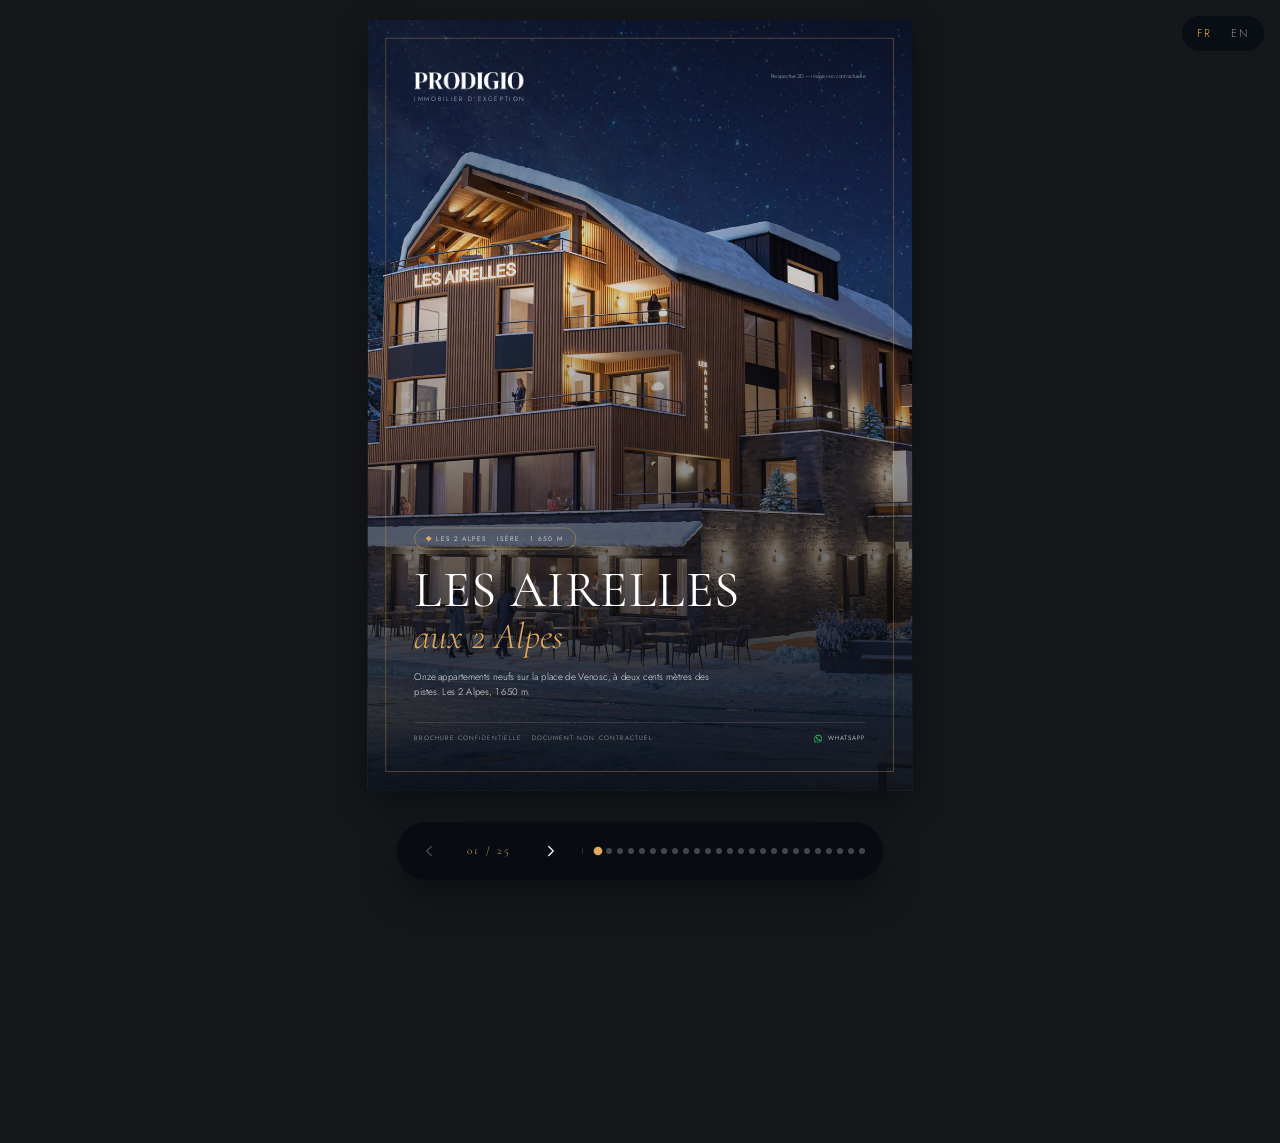
==== commit eab2a222: "Vraies photos des 2 Alpes, retouchées, à la place des photos génériques - Mer de nuages (G. Perréal," ====
--- a/brochure/index.html
+++ b/brochure/index.html
@@ -251,7 +251,7 @@
   <div class="photo persp" data-p="Perspective 3D — image non contractuelle"><img src="/assets/img/facade-apres-1280.webp" alt="" loading="lazy" /><span class="tag">Demain</span></div>
 </div>
 <div class="cols"><p class="body">La place de Venosc est le cœur historique des 2 Alpes : les terrasses, les restaurants, les boutiques, et les remontées à deux cents mètres. Tout le monde rêve d'y habiter. Il n'y avait jamais rien à vendre.</p><p class="body">L'ancien hôtel Les Airelles est entièrement repensé en une résidence de seulement onze appartements neufs. Le bâtiment est surélevé, reçoit une toiture neuve et des façades en bois et en pierre.</p></div>
-<div class="photo grow" style="height:62mm;margin-top:2mm"><img src="/assets/img/station-ete-1000.webp" alt="" loading="lazy" /></div>
+<div class="photo grow" style="height:62mm;margin-top:2mm"><img src="/assets/img/2alpes-station-hiver-1280.webp" alt="" loading="lazy" /></div>
 <div class="brand-foot">LES AIRELLES</div><a class="page-contact" href="https://wa.me/33668680407" target="_blank" rel="noopener noreferrer"><svg viewBox="0 0 24 24" aria-hidden="true"><path d="M12 2C6.5 2 2 6.5 2 12c0 1.8.5 3.4 1.3 4.9L2 22l5.3-1.4c1.4.8 3 1.2 4.7 1.2 5.5 0 10-4.5 10-10S17.5 2 12 2zm0 18.2c-1.5 0-3-.4-4.3-1.2l-.3-.2-3.2.8.9-3.1-.2-.3c-.8-1.3-1.3-2.8-1.3-4.4C3.6 7.4 7.4 3.6 12 3.6s8.4 3.8 8.4 8.4-3.8 8.2-8.4 8.2z"/><path d="M17.5 14.4c-.3-.2-1.7-.9-2-1-.3-.1-.4-.2-.6.1-.2.3-.7.9-.9 1.1-.2.2-.3.2-.6.1-.3-.2-1.2-.5-2.3-1.4-.9-.8-1.4-1.7-1.6-2-.2-.3 0-.5.1-.6l.5-.5c.1-.2.2-.3.3-.5 0-.2 0-.4-.1-.5l-.9-2.1c-.2-.5-.4-.5-.6-.5h-.5c-.2 0-.5.1-.7.3-.3.3-1 .9-1 2.3s1 2.7 1.2 2.9c.1.2 2 3.1 5 4.3.7.3 1.2.5 1.6.6.7.2 1.3.2 1.8.1.6-.1 1.7-.7 1.9-1.4.2-.7.2-1.2.2-1.4-.1-.1-.3-.2-.6-.3z"/></svg>Contactez-nous / Prendre RDV pour une visite</a><div class="page-num">03</div>
 </section>
 <section class="page" data-page="4">
@@ -480,7 +480,7 @@
 <div class="big">≈ 27 000 €</div><p class="bigl">de revenus locatifs par an, pour un appartement à 620 000 €</p>
 <div class="yield">4,4 % nets de gestion · 3,4 % après charges</div>
 <div class="pts"><div><strong>La demande est là</strong><p>La moitié des visiteurs de la station viennent de l'étranger, en premier lieu les Britanniques.</p></div><div><strong>Une station quatre saisons</strong><p>Le ski de fin novembre à début juillet grâce au glacier, puis le VTT, la randonnée, les lacs.</p></div><div><strong>Pas de bail commercial</strong><p>Vous choisissez votre conciergerie, les loyers vous reviennent directement.</p></div><div><strong>+40 % en cinq ans</strong><p>La progression des prix dans une station qui investit près de 150 M€ dans son téléphérique.</p></div></div>
-<div class="photo grow" style="height:62mm;margin-top:8mm"><img src="/assets/img/village-aube-1280.webp" alt="" loading="lazy" /></div>
+<div class="photo grow" style="height:62mm;margin-top:8mm"><img src="/assets/img/2alpes-glacier-1280.webp" alt="" loading="lazy" /></div>
 <p class="note" style="color:rgba(246,242,234,.55)">Rendements indicatifs, non garantis.</p>
 <div class="brand-foot">LES AIRELLES</div><a class="page-contact" href="https://wa.me/33668680407" target="_blank" rel="noopener noreferrer"><svg viewBox="0 0 24 24" aria-hidden="true"><path d="M12 2C6.5 2 2 6.5 2 12c0 1.8.5 3.4 1.3 4.9L2 22l5.3-1.4c1.4.8 3 1.2 4.7 1.2 5.5 0 10-4.5 10-10S17.5 2 12 2zm0 18.2c-1.5 0-3-.4-4.3-1.2l-.3-.2-3.2.8.9-3.1-.2-.3c-.8-1.3-1.3-2.8-1.3-4.4C3.6 7.4 7.4 3.6 12 3.6s8.4 3.8 8.4 8.4-3.8 8.2-8.4 8.2z"/><path d="M17.5 14.4c-.3-.2-1.7-.9-2-1-.3-.1-.4-.2-.6.1-.2.3-.7.9-.9 1.1-.2.2-.3.2-.6.1-.3-.2-1.2-.5-2.3-1.4-.9-.8-1.4-1.7-1.6-2-.2-.3 0-.5.1-.6l.5-.5c.1-.2.2-.3.3-.5 0-.2 0-.4-.1-.5l-.9-2.1c-.2-.5-.4-.5-.6-.5h-.5c-.2 0-.5.1-.7.3-.3.3-1 .9-1 2.3s1 2.7 1.2 2.9c.1.2 2 3.1 5 4.3.7.3 1.2.5 1.6.6.7.2 1.3.2 1.8.1.6-.1 1.7-.7 1.9-1.4.2-.7.2-1.2.2-1.4-.1-.1-.3-.2-.6-.3z"/></svg>Contactez-nous / Prendre RDV pour une visite</a><div class="page-num">20</div>
 </section>
@@ -496,7 +496,7 @@
 <h2 class="h2">Une station qui vit <em>presque toute l'année.</em></h2><div class="rule"></div>
 <div class="stats" style="grid-template-columns:repeat(4,1fr);margin:3mm 0 4mm"><div><strong>1 650 m</strong><span>le village</span></div><div><strong>3 600 m</strong><span>le glacier</span></div><div><strong>200 km</strong><span>de pistes</span></div><div><strong>17 min</strong><span>jusqu'au glacier</span></div></div>
 <div class="seasons2">
-  <div><div class="photo"><img src="/assets/img/poudreuse-1280.webp" alt="" loading="lazy" /></div><div class="h3" style="margin-top:4mm">L'hiver</div><ul><li>Ski de fin novembre à début juillet</li><li>Le Jandri, téléphérique neuf (2025, près de 150 M€)</li><li>La Grave et la Meije juste derrière le glacier</li></ul></div>
+  <div><div class="photo"><img src="/assets/img/2alpes-mer-nuages-1280.webp" alt="" loading="lazy" /></div><div class="h3" style="margin-top:4mm">L'hiver</div><ul><li>Ski de fin novembre à début juillet</li><li>Le Jandri, téléphérique neuf (2025, près de 150 M€)</li><li>La Grave et la Meije juste derrière le glacier</li></ul></div>
   <div><div class="photo"><img src="/assets/img/lac-ete-1280.webp" alt="" loading="lazy" /></div><div class="h3" style="margin-top:4mm">L'été</div><ul><li>Randonnée dans le Parc national des Écrins</li><li>Lacs de montagne</li><li>Bike park, VTT et parapente</li></ul></div>
 </div>
 <div class="photo grow" style="height:44mm;margin-top:5mm"><img src="/assets/img/telepherique-1280.webp" alt="" loading="lazy" /></div>
@@ -507,7 +507,7 @@
 <h2 class="h2">Plus près <em>que vous ne le pensez.</em></h2><div class="rule"></div>
 <div class="stats"><div><strong>1 h 30</strong><span>de Grenoble</span></div><div><strong>2 h</strong><span>de l'aéroport de Lyon-Saint-Exupéry</span></div><div><strong>200 m</strong><span>des remontées, à pied</span></div></div>
 <p class="body">L'hiver, des vols directs relient Londres, Manchester, Bristol et Édimbourg à Grenoble. Sur place, la voiture reste au parking couvert en face de la résidence : tout se fait à pied, les pistes, la boulangerie, les magasins de ski et les soixante-dix restaurants de la station.</p>
-<div class="photo grow" style="height:120mm;margin-top:6mm"><img src="/assets/img/ski-glacier-1920.webp" alt="" loading="lazy" /></div>
+<div class="photo grow" style="height:120mm;margin-top:6mm"><img src="/assets/img/2alpes-vallee-hiver-1920.webp" alt="" loading="lazy" /></div>
 <div class="brand-foot">LES AIRELLES</div><a class="page-contact" href="https://wa.me/33668680407" target="_blank" rel="noopener noreferrer"><svg viewBox="0 0 24 24" aria-hidden="true"><path d="M12 2C6.5 2 2 6.5 2 12c0 1.8.5 3.4 1.3 4.9L2 22l5.3-1.4c1.4.8 3 1.2 4.7 1.2 5.5 0 10-4.5 10-10S17.5 2 12 2zm0 18.2c-1.5 0-3-.4-4.3-1.2l-.3-.2-3.2.8.9-3.1-.2-.3c-.8-1.3-1.3-2.8-1.3-4.4C3.6 7.4 7.4 3.6 12 3.6s8.4 3.8 8.4 8.4-3.8 8.2-8.4 8.2z"/><path d="M17.5 14.4c-.3-.2-1.7-.9-2-1-.3-.1-.4-.2-.6.1-.2.3-.7.9-.9 1.1-.2.2-.3.2-.6.1-.3-.2-1.2-.5-2.3-1.4-.9-.8-1.4-1.7-1.6-2-.2-.3 0-.5.1-.6l.5-.5c.1-.2.2-.3.3-.5 0-.2 0-.4-.1-.5l-.9-2.1c-.2-.5-.4-.5-.6-.5h-.5c-.2 0-.5.1-.7.3-.3.3-1 .9-1 2.3s1 2.7 1.2 2.9c.1.2 2 3.1 5 4.3.7.3 1.2.5 1.6.6.7.2 1.3.2 1.8.1.6-.1 1.7-.7 1.9-1.4.2-.7.2-1.2.2-1.4-.1-.1-.3-.2-.6-.3z"/></svg>Contactez-nous / Prendre RDV pour une visite</a><div class="page-num">23</div>
 </section>
 <section class="page page--wood" data-page="24">
@@ -527,7 +527,7 @@
   <a class="final__btn" href="https://wa.me/33668680407" target="_blank" rel="noopener noreferrer">Nous contacter</a>
   <a class="back" href="/">Retour au site</a>
 </div>
-<div class="final__legal">© 2026 Les Airelles aux 2 Alpes — Document non contractuel · Perspectives 3D et photographies d'ambiance non contractuelles · Prix hors taxes, sous réserve de disponibilité · Rendements indicatifs non garantis.</div>
+<div class="final__legal">© 2026 Les Airelles aux 2 Alpes — Document non contractuel · Perspectives 3D et photographies d'ambiance non contractuelles · Prix hors taxes, sous réserve de disponibilité · Rendements indicatifs non garantis · Photos de la station : G. Perréal, Rémih, DimiTalen (Wikimedia Commons).</div>
 
 </section>
 </div>
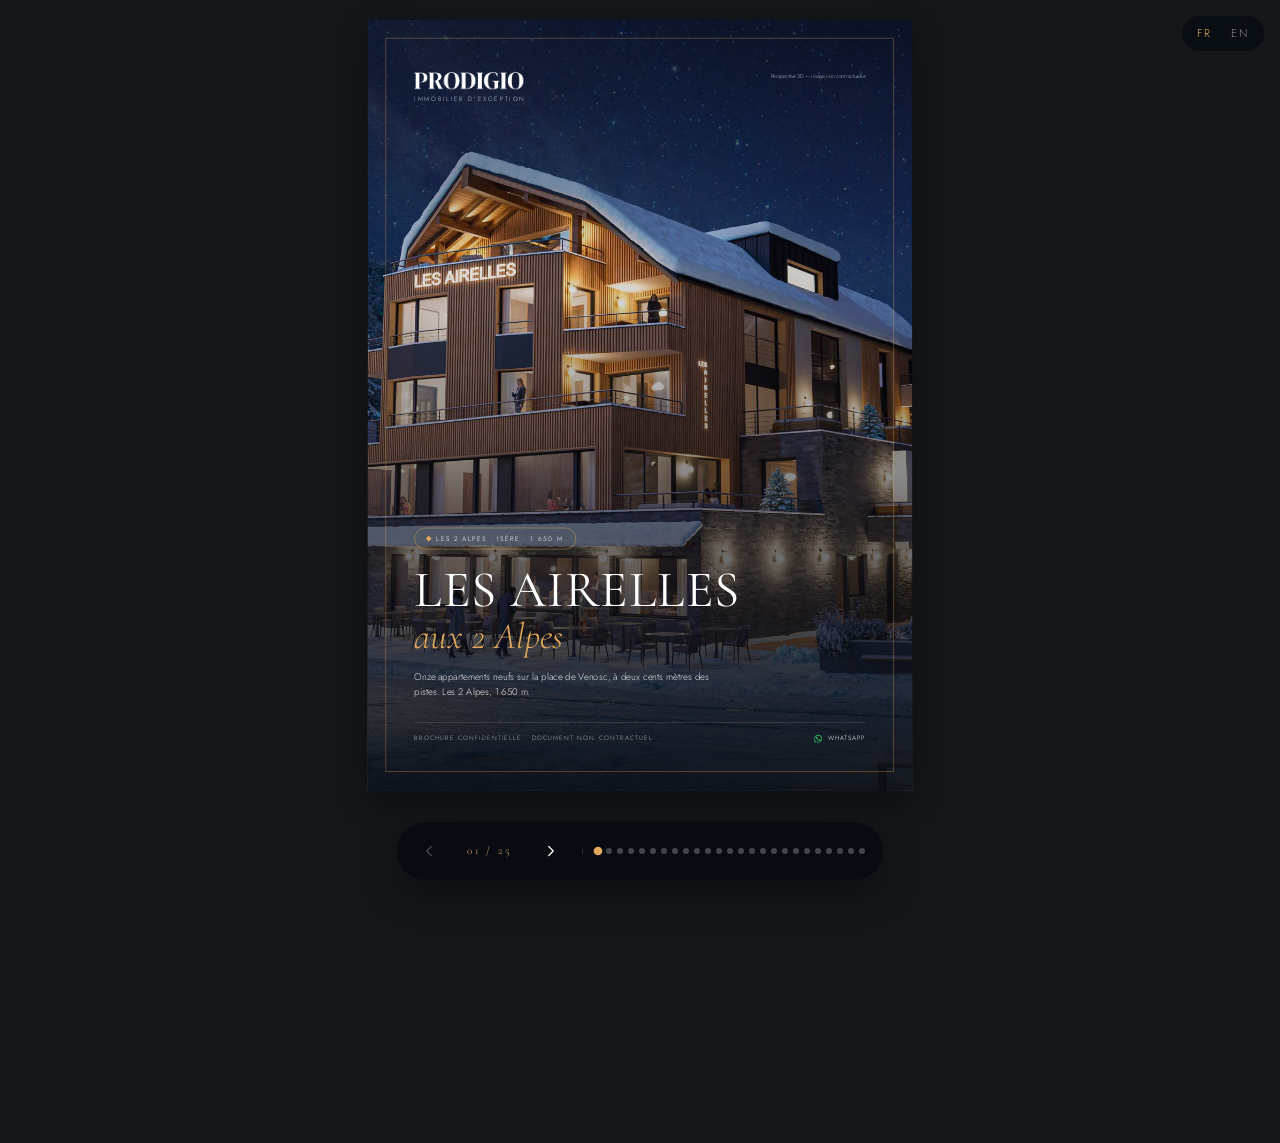
==== commit c4d7b245: "Brochure : chaque page tient dans l'écran mobile, habillage alpin bleu glacier sur les pages claires" ====
--- a/brochure/index.html
+++ b/brochure/index.html
@@ -15,7 +15,7 @@
 <link href="https://fonts.googleapis.com/css2?family=Cormorant+Garamond:ital,wght@0,300;0,400;0,500;1,300;1,400&family=Jost:wght@300;400;500&display=swap" rel="stylesheet" />
 <!-- Fichier généré par _tools/gen_brochure.py : modifier le script, pas ce fichier. -->
 <style>
-:root{--nuit:#0B1019;--bois:#0E141C;--miel:#8C5F24;--cta:#8A5E25;--ambre:#E2A85C;--neige:#FBFAF7;--neige2:#EFEAE3;--encre:#1B1612;--gris:rgba(27,22,18,.62);--ligne:rgba(27,22,18,.14);--serif:'Cormorant Garamond','Times New Roman',serif;--sans:'Jost',-apple-system,sans-serif;--scale:1}
+:root{--nuit:#0B1019;--bois:#0E141C;--miel:#8C5F24;--cta:#8A5E25;--ambre:#E2A85C;--neige:#FBFAF7;--neige2:#EFEAE3;--glacier:#1E3A5C;--glacier2:#3E6A93;--givre:#EAF0F6;--givre2:#F3F6FA;--encre:#1B1612;--gris:rgba(27,22,18,.62);--ligne:rgba(27,22,18,.14);--serif:'Cormorant Garamond','Times New Roman',serif;--sans:'Jost',-apple-system,sans-serif;--scale:1}
 *{box-sizing:border-box;margin:0;padding:0}
 html,body{background:#15171B}
 body{font-family:var(--sans);color:var(--encre);font-size:10.5pt;line-height:1.55;font-weight:300;padding:1.25rem 1rem 6rem;-webkit-font-smoothing:antialiased}
@@ -159,6 +159,35 @@
 .final__btn{display:inline-flex;margin-top:8mm;padding:4mm 8mm;background:var(--cta);color:#fff;text-decoration:none;font-size:8pt;letter-spacing:.22em;text-transform:uppercase}
 .final__legal{position:absolute;left:18mm;right:18mm;bottom:12mm;text-align:center;font-size:6.5pt;color:rgba(246,242,234,.5);z-index:2}
 .back{display:inline-block;margin-top:6mm;font-size:7.5pt;letter-spacing:.2em;text-transform:uppercase;color:rgba(246,242,234,.7)}
+/* Habillage alpin des pages claires : bleu glacier, crêtes, pictos */
+.page:not(.page--dark):not(.page--wood):not(.cover):not(.manif){background:url("data:image/svg+xml,%3Csvg xmlns='http://www.w3.org/2000/svg' viewBox='0 0 600 120' preserveAspectRatio='none'%3E%3Cpath d='M0 120V74l58-26 34 14 56-38 30 26 24-14 52 40 40-30 44 22 50-48 46 44 34-16 50 30 32-14 50 22v68z' fill='%23DFE8F1'/%3E%3Cpath d='M407 20l-18 17 9-2 9 6 7-8 10 3z' fill='%23FFFFFF'/%3E%3Cpath d='M0 120V96l66-18 52 14 62-24 58 26 64-20 56 18 60-22 80 20 50-10 52 8v52z' fill='%23CFDCE8'/%3E%3C/svg%3E") no-repeat center bottom/100% 38mm,linear-gradient(180deg,#FCFBF8 0%,#FBFAF7 55%,#EEF3F8 100%)}
+.page:not(.page--dark):not(.page--wood):not(.cover):not(.manif)::before{content:'';position:absolute;left:0;right:0;top:0;height:2.2mm;background:linear-gradient(90deg,var(--glacier) 0%,var(--glacier2) 70%,var(--ambre) 100%)}
+.page:not(.page--dark):not(.page--wood):not(.cover):not(.manif)::after{content:'';position:absolute;top:9mm;right:18mm;width:9mm;height:9mm;background:url("data:image/svg+xml,%3Csvg xmlns='http://www.w3.org/2000/svg' viewBox='0 0 24 24'%3E%3Cpath d='M1 21L9 7l4.5 7.5L16 10l7 11z' fill='%233E6A93'/%3E%3Cpath d='M9 7l2.4 4.1-1.5-.8-1.3 1-1.3-.9z' fill='%23FFFFFF'/%3E%3C/svg%3E") no-repeat center/contain;opacity:.55}
+.page:not(.page--dark):not(.page--wood):not(.cover):not(.manif) .eyebrow{display:flex;align-items:center;gap:2.2mm;color:var(--glacier2)}
+.page:not(.page--dark):not(.page--wood):not(.cover):not(.manif) .eyebrow::before{content:'';width:4.2mm;height:4.2mm;flex:none;background:url("data:image/svg+xml,%3Csvg xmlns='http://www.w3.org/2000/svg' viewBox='0 0 24 24'%3E%3Cpath d='M1 21L9 7l4.5 7.5L16 10l7 11z' fill='%233E6A93'/%3E%3Cpath d='M9 7l2.4 4.1-1.5-.8-1.3 1-1.3-.9z' fill='%23FFFFFF'/%3E%3C/svg%3E") no-repeat center/contain}
+.page:not(.page--dark):not(.page--wood):not(.cover):not(.manif) .h2 em{color:var(--miel)}
+.page:not(.page--dark):not(.page--wood):not(.cover):not(.manif) .rule{width:26mm;height:2px;background:linear-gradient(90deg,var(--miel) 0 55%,var(--glacier2) 55% 100%)}
+.page:not(.page--dark):not(.page--wood):not(.cover):not(.manif) .stats{border:0;gap:3mm;margin:6mm 0 7mm}
+.page:not(.page--dark):not(.page--wood):not(.cover):not(.manif) .stats div{border:0;border-top:2px solid var(--miel);background:linear-gradient(160deg,#FFFFFF 0%,var(--givre) 100%);box-shadow:0 2px 10px rgba(30,58,92,.07);position:relative}
+.page:not(.page--dark):not(.page--wood):not(.cover):not(.manif) .stats div::after{content:'';position:absolute;top:4mm;right:3.5mm;width:4.5mm;height:4.5mm;background:url("data:image/svg+xml,%3Csvg xmlns='http://www.w3.org/2000/svg' viewBox='0 0 24 24'%3E%3Cpath d='M1 21L9 7l4.5 7.5L16 10l7 11z' fill='%233E6A93'/%3E%3Cpath d='M9 7l2.4 4.1-1.5-.8-1.3 1-1.3-.9z' fill='%23FFFFFF'/%3E%3C/svg%3E") no-repeat center/contain;opacity:.4}
+.page:not(.page--dark):not(.page--wood):not(.cover):not(.manif) .stats strong{color:var(--glacier)}
+.page:not(.page--dark):not(.page--wood):not(.cover):not(.manif) .checks li,.page:not(.page--dark):not(.page--wood):not(.cover):not(.manif) .lotbox li{padding-left:7mm}
+.page:not(.page--dark):not(.page--wood):not(.cover):not(.manif) .checks li::before,.page:not(.page--dark):not(.page--wood):not(.cover):not(.manif) .lotbox li::before{width:4.2mm;height:4.2mm;top:.22em;background:url("data:image/svg+xml,%3Csvg xmlns='http://www.w3.org/2000/svg' viewBox='0 0 20 20'%3E%3Ccircle cx='10' cy='10' r='10' fill='%231E3A5C'/%3E%3Cpath d='M6 10.4l2.7 2.6L14 7.6' stroke='%23E2A85C' stroke-width='1.9' fill='none' stroke-linecap='round' stroke-linejoin='round'/%3E%3C/svg%3E") no-repeat center/contain}
+.page:not(.page--dark):not(.page--wood):not(.cover):not(.manif) .h3{color:var(--glacier);display:flex;align-items:center;gap:2.5mm}
+.page:not(.page--dark):not(.page--wood):not(.cover):not(.manif) .h3::before{content:'';width:2.2mm;height:2.2mm;background:var(--ambre);transform:rotate(45deg);flex:none}
+.page:not(.page--dark):not(.page--wood):not(.cover):not(.manif) .photo{box-shadow:0 8px 24px rgba(30,58,92,.16);border-radius:2px}
+.page:not(.page--dark):not(.page--wood):not(.cover):not(.manif) .mat div{border-top:2px solid var(--glacier2);background:rgba(255,255,255,.7);padding:3mm}
+.page:not(.page--dark):not(.page--wood):not(.cover):not(.manif) .specs>div{background:var(--givre2);border-left:2px solid var(--miel);padding:2.5mm 3mm}
+.page:not(.page--dark):not(.page--wood):not(.cover):not(.manif) th{color:var(--glacier2);border-bottom-color:var(--glacier)}
+.page:not(.page--dark):not(.page--wood):not(.cover):not(.manif) tr.star td{background:rgba(62,106,147,.09)}
+.page:not(.page--dark):not(.page--wood):not(.cover):not(.manif) .sim{border-color:rgba(30,58,92,.18);background:rgba(255,255,255,.75)}
+.page:not(.page--dark):not(.page--wood):not(.cover):not(.manif) .sim .tot{background:linear-gradient(90deg,var(--glacier) 0%,#16263A 100%)}
+.page:not(.page--dark):not(.page--wood):not(.cover):not(.manif) .seasons2 li{border-bottom-color:rgba(30,58,92,.14)}
+.page:not(.page--dark):not(.page--wood):not(.cover):not(.manif) .lot-head{border-bottom:2px solid transparent;border-image:linear-gradient(90deg,var(--glacier2),var(--ambre)) 1}
+.page:not(.page--dark):not(.page--wood):not(.cover):not(.manif) .plan{border-color:rgba(30,58,92,.16);box-shadow:0 6px 20px rgba(30,58,92,.08)}
+.page:not(.page--dark):not(.page--wood):not(.cover):not(.manif) .extra{background:var(--givre);color:var(--glacier)}
+.page:not(.page--dark):not(.page--wood):not(.cover):not(.manif) .num{color:var(--glacier2)}
+.page:not(.page--dark):not(.page--wood):not(.cover):not(.manif) .page-num::before{background:var(--glacier2)}
 /* Navigation */
 .nav-bar{position:fixed;bottom:1.25rem;left:50%;transform:translateX(-50%);background:rgba(8,12,19,.94);backdrop-filter:blur(14px);-webkit-backdrop-filter:blur(14px);padding:.45rem .6rem;border-radius:100px;display:flex;align-items:center;gap:.35rem;z-index:1000;box-shadow:0 14px 40px rgba(0,0,0,.4)}
 .nav-btn{width:44px;height:44px;display:flex;align-items:center;justify-content:center;background:transparent;border:0;color:#F6F2EA;cursor:pointer;border-radius:50%}
@@ -208,6 +237,32 @@
   .page-contact{bottom:8mm;white-space:normal;text-align:center;line-height:1.4;width:max-content;max-width:calc(100% - 14mm);justify-content:center}
   .brand-foot,.page-num{display:none}
   .nav-dots{display:none}
+}
+/* Mobile : chaque page tient entière dans l'écran, sans défilement */
+@media (max-width:906px){
+  body{padding:0;overflow:hidden}
+  .brochure{height:var(--avail,100svh);overflow:hidden}
+  .page.is-active{display:flex;flex-direction:column;width:var(--mw,100vw);height:var(--mh,100svh);min-height:0;margin:0;padding:10mm 6mm 15mm;transform:scale(var(--mz,1));transform-origin:top left}
+  .page.is-active>*{flex-shrink:0}
+  .cover.is-active,.manif.is-active{padding:0}
+  .cover,.cover__c{min-height:0}
+  .cover__c{height:100%;padding:14mm 7mm 9mm}
+  .page>.photo,.page>.plan,.manif__img{flex:1 1 0!important;min-height:60px;height:auto!important}
+  .page>.cols:has(>.photo){grid-template-columns:1fr 1fr;flex:1 1 0!important;min-height:60px}
+  .page>.cols>.photo{height:100%!important;min-height:0}
+  .ba2,.seasons2{grid-template-columns:1fr 1fr}
+  .ba2 .photo,.seasons2 .photo{height:28vw!important}
+  .final{min-height:0;height:auto;flex:1 1 auto}
+  .page-contact{bottom:4mm}
+  .page.is-active:not(.cover):not(.manif){padding-top:12mm}
+  .page:not(.cover):not(.manif)::after{display:none}
+  .stats{grid-template-columns:repeat(3,1fr)!important;gap:2mm!important}
+  .stats div{padding:3.5mm 2.5mm!important}
+  .stats strong{font-size:18pt}
+  .stats span{font-size:6.5pt;letter-spacing:.08em}
+  .stats div::after{display:none}
+  .lang{top:auto;bottom:calc(1.25rem + 14px);right:.4rem;padding:.3rem .35rem;font-size:.62rem}
+  .nav-bar{left:calc(50% - 30px)}
 }
 @media print{
   html,body{background:#fff;padding:0}
@@ -588,6 +643,21 @@
     const scale = Math.min((window.innerHeight - 130) / pageH, (window.innerWidth - 80) / pageW, 1);
     document.documentElement.style.setProperty('--scale', scale);
   };
+  // Mobile : on réduit la page juste assez pour qu'elle tienne dans l'écran
+  const root = document.documentElement.style;
+  const fitMobile = () => {
+    const p = document.querySelector('.page.is-active');
+    if (!p || window.innerWidth >= 907) { ['--avail', '--mw', '--mh', '--mz'].forEach(v => root.removeProperty(v)); return; }
+    const avail = window.innerHeight - 84, w = window.innerWidth;
+    root.setProperty('--avail', avail + 'px');
+    let z = 1;
+    const apply = () => { root.setProperty('--mz', z); root.setProperty('--mw', (w / z) + 'px'); root.setProperty('--mh', (avail / z) + 'px'); };
+    apply();
+    while (p.scrollHeight > p.clientHeight + 1 && z > 0.5) { z = Math.round((z - 0.03) * 100) / 100; apply(); }
+  };
+  window.addEventListener('resize', fitMobile);
+  new MutationObserver(fitMobile).observe(document.querySelector('.brochure'), { subtree: true, attributeFilter: ['class'] });
+  fitMobile();
   window.addEventListener('resize', updateScale);
   updateScale();
   // Mémorise le choix de langue
